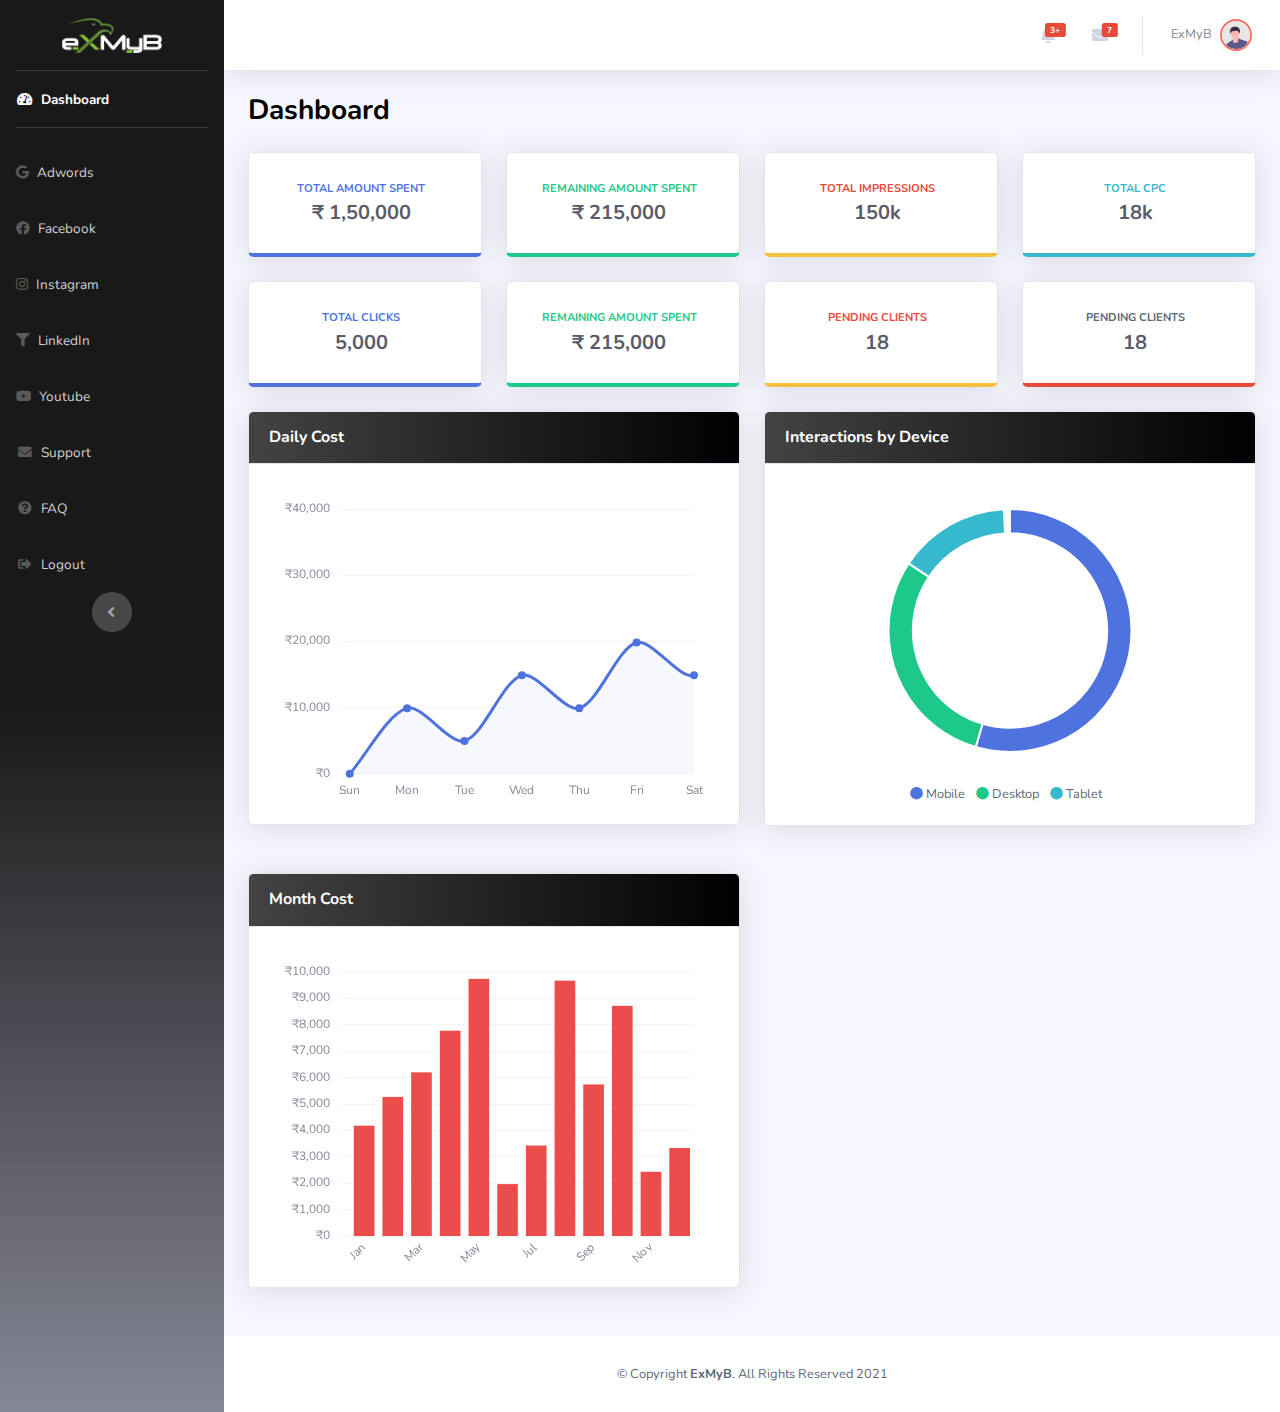
==== index.html @ ab2422b2 "client dashboard first page added" ====
<!DOCTYPE html>
<html lang="en">

<head>

    <meta charset="utf-8">
    <meta http-equiv="X-UA-Compatible" content="IE=edge">
    <meta name="viewport" content="width=device-width, initial-scale=1, shrink-to-fit=no">
    <meta name="description" content="">
    <meta name="author" content="">

    <title>Dashboard | Exmyb</title>
      <!-- Favicons -->
    <link href="img/logo/favicon.png" rel="icon">
    <link href="img/logo/apple-touch-icon.png" rel="apple-touch-icon">

    <!-- Custom fonts -->
    <link href="vendor/fontawesome-free/css/all.min.css" rel="stylesheet" type="text/css">
    <link  href="https://fonts.googleapis.com/css?family=Nunito:200,200i,300,300i,400,400i,600,600i,700,700i,800,800i,900,900i"
        rel="stylesheet">

    <!-- Custom styles-->
    <link href="css/style.css" rel="stylesheet">
    

</head>

<body id="page-top">

    <!-- Page Wrapper -->
    <div id="wrapper">

        <!-- Sidebar -->
        <ul class="navbar-nav bg-gradient-exmyb sidebar sidebar-dark accordion" id="accordionSidebar">

            <!-- Sidebar - Brand -->
            <a class="sidebar-brand d-flex align-items-center justify-content-center" href="index.html">
                <div class="sidebar-brand-icon ">
                    <img class="brand-img" src="img/logo/exmyb_logo_white.png">
                </div>
            </a>

            <!-- Divider -->
            <hr class="sidebar-divider my-0">

            <!-- Nav Item - Dashboard -->
            <li class="nav-item active">
                <a class="nav-link" href="#">
                    <i class="fas fa-fw fa-tachometer-alt"></i>
                    <span>Dashboard</span></a>
            </li>

            <!-- Divider -->
            <hr class="sidebar-divider">

            <!-- Nav Item - Client -->
            <li class="nav-item">
                <a class="nav-link" href="#">
                    <i class="fab fa-google"></i>
                    <span>Adwords</span></a>
            </li>

            <!-- Nav Item - Leads -->
            <li class="nav-item">
                <a class="nav-link" href="#">
                    <i class="fab fa-facebook"></i>
                    <span>Facebook</span></a>
            </li>

            <!-- Nav Item - Leads -->
            <li class="nav-item">
                <a class="nav-link" href="#">
                    <i class="fab fa-instagram"></i>
                    <span>Instagram</span></a>
            </li>

            <!-- Nav Item - Leads -->
            <li class="nav-item">
                <a class="nav-link" href="#">
                    <i class="fas fa-filter"></i>
                    <span>LinkedIn</span></a>
            </li>

            <!-- Nav Item - Leads -->
            <li class="nav-item">
                <a class="nav-link" href="#">
                    <i class="fab fa-youtube"></i>
                    <span>Youtube</span></a>
            </li>

            <!-- Nav Item - Support -->
            <li class="nav-item">
                <a class="nav-link" href="#">
                    <i class="fas fa-fw fa-envelope"></i>
                    <span>Support</span></a>
            </li>

            <!-- Nav Item - Support -->
            <li class="nav-item">
                <a class="nav-link" href="faq.html">
                    <i class="fas fa-fw fa-question-circle"></i>
                    <span>FAQ</span></a>
            </li>

            <!-- Nav Item - Logout -->
            <li class="nav-item">
                <a class="nav-link" href="#">
                    <i class="fas fa-fw fa-sign-out-alt"></i>
                    <span>Logout</span></a>
            </li>

            <!-- Sidebar Toggler (Sidebar) -->
            <div class="text-center d-none d-md-inline">
                <button class="rounded-circle border-0" id="sidebarToggle"></button>
            </div>

            

        </ul>
        <!-- End of Sidebar -->

        <!-- Content Wrapper -->
        <div id="content-wrapper" class="d-flex flex-column">

            <!-- Main Content -->
            <div id="content">

                <!-- Topbar -->
                <nav class="navbar navbar-expand navbar-light bg-white topbar mb-4 static-top shadow">
                    
                    <button id="sidebarToggleTop" class="btn btn-link d-md-none rounded-circle mr-3">
                        <i class="fa fa-bars"></i>
                    </button>

                    <!-- Topbar Navbar -->
                    <ul class="navbar-nav ml-auto">
                        <!-- Nav Item - Alerts -->
                        <li class="nav-item dropdown no-arrow mx-1">
                            <a class="nav-link dropdown-toggle" href="#" id="alertsDropdown" role="button"
                                data-toggle="dropdown" aria-haspopup="true" aria-expanded="false">
                                <i class="fas fa-bell fa-fw"></i>
                                <!-- Counter - Alerts -->
                                <span class="badge badge-danger badge-counter">3+</span>
                            </a>
                            <!-- Dropdown - Alerts -->
                            <div class="dropdown-list dropdown-menu dropdown-menu-right shadow animated--grow-in"
                                aria-labelledby="alertsDropdown">
                                <h6 class="dropdown-header">
                                    Alerts Center
                                </h6>
                                <a class="dropdown-item d-flex align-items-center" href="#">
                                    <div class="mr-3">
                                        <div class="icon-circle bg-primary">
                                            <i class="fas fa-file-alt text-white"></i>
                                        </div>
                                    </div>
                                    <div>
                                        <div class="small text-gray-500">December 12, 2019</div>
                                        <span class="font-weight-bold">A new monthly report is ready to download!</span>
                                    </div>
                                </a>
                                <a class="dropdown-item d-flex align-items-center" href="#">
                                    <div class="mr-3">
                                        <div class="icon-circle bg-success">
                                            <i class="fas fa-donate text-white"></i>
                                        </div>
                                    </div>
                                    <div>
                                        <div class="small text-gray-500">December 7, 2019</div>
                                        $290.29 has been deposited into your account!
                                    </div>
                                </a>
                                <a class="dropdown-item d-flex align-items-center" href="#">
                                    <div class="mr-3">
                                        <div class="icon-circle bg-warning">
                                            <i class="fas fa-exclamation-triangle text-white"></i>
                                        </div>
                                    </div>
                                    <div>
                                        <div class="small text-gray-500">December 2, 2019</div>
                                        Spending Alert: We've noticed unusually high spending for your account.
                                    </div>
                                </a>
                                <a class="dropdown-item text-center small text-gray-500" href="#">Show All Alerts</a>
                            </div>
                        </li>

                        <!-- Nav Item - Messages -->
                        <li class="nav-item dropdown no-arrow mx-1">
                            <a class="nav-link dropdown-toggle" href="#" id="messagesDropdown" role="button"
                                data-toggle="dropdown" aria-haspopup="true" aria-expanded="false">
                                <i class="fas fa-envelope fa-fw"></i>
                                <!-- Counter - Messages -->
                                <span class="badge badge-danger badge-counter">7</span>
                            </a>
                            <!-- Dropdown - Messages -->
                            <div class="dropdown-list dropdown-menu dropdown-menu-right shadow animated--grow-in"
                                aria-labelledby="messagesDropdown">
                                <h6 class="dropdown-header">
                                    Message Center
                                </h6>
                                <a class="dropdown-item d-flex align-items-center" href="#">
                                    <div class="dropdown-list-image mr-3">
                                        <img class="rounded-circle" src="img/undraw_profile_1.svg"
                                            alt="">
                                        <div class="status-indicator bg-success"></div>
                                    </div>
                                    <div class="font-weight-bold">
                                        <div class="text-truncate">Hi there! I am wondering if you can help me with a
                                            problem I've been having.</div>
                                        <div class="small text-gray-500">Emily Fowler · 58m</div>
                                    </div>
                                </a>
                                <a class="dropdown-item d-flex align-items-center" href="#">
                                    <div class="dropdown-list-image mr-3">
                                        <img class="rounded-circle" src="img/undraw_profile_2.svg"
                                            alt="">
                                        <div class="status-indicator"></div>
                                    </div>
                                    <div>
                                        <div class="text-truncate">I have the photos that you ordered last month, how
                                            would you like them sent to you?</div>
                                        <div class="small text-gray-500">Jae Chun · 1d</div>
                                    </div>
                                </a>
                                <a class="dropdown-item d-flex align-items-center" href="#">
                                    <div class="dropdown-list-image mr-3">
                                        <img class="rounded-circle" src="img/undraw_profile_3.svg"
                                            alt="">
                                        <div class="status-indicator bg-warning"></div>
                                    </div>
                                    <div>
                                        <div class="text-truncate">Last month's report looks great, I am very happy with
                                            the progress so far, keep up the good work!</div>
                                        <div class="small text-gray-500">Morgan Alvarez · 2d</div>
                                    </div>
                                </a>
                                <a class="dropdown-item d-flex align-items-center" href="#">
                                    <div class="dropdown-list-image mr-3">
                                        <img class="rounded-circle" src="https://source.unsplash.com/Mv9hjnEUHR4/60x60"
                                            alt="">
                                        <div class="status-indicator bg-success"></div>
                                    </div>
                                    <div>
                                        <div class="text-truncate">Am I a good boy? The reason I ask is because someone
                                            told me that people say this to all dogs, even if they aren't good...</div>
                                        <div class="small text-gray-500">Chicken the Dog · 2w</div>
                                    </div>
                                </a>
                                <a class="dropdown-item text-center small text-gray-500" href="#">Read More Messages</a>
                            </div>
                        </li>

                        <div class="topbar-divider d-none d-sm-block"></div>

                        <!-- Nav Item - User Information -->
                        <li class="nav-item dropdown no-arrow">
                            <a class="nav-link dropdown-toggle" href="#" id="userDropdown" role="button"
                                data-toggle="dropdown" aria-haspopup="true" aria-expanded="false">
                                <span class="mr-2 d-none d-lg-inline text-gray-600 small">ExMyB</span>
                                <img class="img-profile rounded-circle"
                                    src="img/undraw_profile.svg">
                            </a>
                            <!-- Dropdown - User Information -->
                            <div class="dropdown-menu dropdown-menu-right shadow animated--grow-in"
                                aria-labelledby="userDropdown">
                                <a class="dropdown-item" href="edit.html">
                                    <i class="fas fa-user fa-sm fa-fw mr-2 text-gray-400"></i>
                                    Profile
                                </a>
                                <a class="dropdown-item" href="edit-security.html">
                                    <i class="fas fa-cogs fa-sm fa-fw mr-2 text-gray-400"></i>
                                    Settings
                                </a>
                                <!-- <a class="dropdown-item" href="#">
                                    <i class="fas fa-list fa-sm fa-fw mr-2 text-gray-400"></i>
                                    Activity Log
                                </a> -->
                                <div class="dropdown-divider"></div>
                                <a class="dropdown-item" href="#" data-toggle="modal" data-target="#logoutModal">
                                    <i class="fas fa-sign-out-alt fa-sm fa-fw mr-2 text-gray-400"></i>
                                    Logout
                                </a>
                            </div>
                        </li>

                    </ul>

                </nav>
                <!-- End of Topbar -->

                <!-- Begin Page Content -->
                <div class="container-fluid">

                    <!-- Page Heading -->
                    <div class="d-sm-flex align-items-center justify-content-between mb-4">
                        <h1 class="h3 mb-0 exmyb-text-black font-weight-bold">Dashboard</h1>
                        
                    </div>
                    

                    <!-- 2 Content Row -->
                    <div class="row">

                        <!-- Profile Card Example -->
                        <div class="col-xl-3 col-md-6 mb-4">
                            <div class="card border-bottom-primary shadow h-100 py-2">
                                <div class="card-body">
                                    <div class="row no-gutters align-items-center">
                                        <div class="col mr-2 text-center">
                                            <div class="text-xs font-weight-bold text-primary text-uppercase mb-1">
                                                Total Amount Spent</div>
                                            <div class="h5 mb-0 font-weight-bold text-gray-800">₹ 1,50,000</div>
                                        </div>
                                    </div>
                                </div>
                            </div>
                        </div>

                        <!-- Earnings (Annual) Card Example -->
                        <div class="col-xl-3 col-md-6 mb-4">
                            <div class="card border-bottom-success shadow h-100 py-2">
                                <div class="card-body">
                                    <div class="row no-gutters align-items-center">
                                        <div class="col mr-2 text-center">
                                            <div class="text-xs font-weight-bold text-success text-uppercase mb-1">
                                                Remaining Amount Spent</div>
                                            <div class="h5 mb-0 font-weight-bold text-gray-800">₹ 215,000</div>
                                        </div>
                                    </div>
                                </div>
                            </div>
                        </div>

                        <!-- Lead Card Example -->
                        <div class="col-xl-3 col-md-6 mb-4">
                            <div class="card border-bottom-warning shadow h-100 py-2">
                                <div class="card-body">
                                    <div class="row no-gutters align-items-center">
                                        <div class="col mr-2 text-center">
                                            <div class="text-xs font-weight-bold text-danger text-uppercase mb-1">
                                                Total Impressions</div>
                                            <div class="h5 mb-0 font-weight-bold text-gray-800">150k</div>
                                        </div>
                                    </div>
                                </div>
                            </div>
                        </div>

                        <!-- Pending Requests Card Example -->
                        <div class="col-xl-3 col-md-6 mb-4">
                            <div class="card border-bottom-info shadow h-100 py-2">
                                <div class="card-body">
                                    <div class="row no-gutters align-items-center">
                                        <div class="col mr-2 text-center">
                                            <div class="text-xs font-weight-bold text-info text-uppercase mb-1">
                                                Total CPC</div>
                                            <div class="h5 mb-0 font-weight-bold text-gray-800">18k</div>
                                        </div>
                                    </div>
                                </div>
                            </div>
                        </div>

                        <!-- Profile Card Example -->
                        <div class="col-xl-3 col-md-6 mb-4">
                            <div class="card border-bottom-primary shadow h-100 py-2">
                                <div class="card-body">
                                    <div class="row no-gutters align-items-center">
                                        <div class="col mr-2 text-center">
                                            <div class="text-xs font-weight-bold text-primary text-uppercase mb-1">
                                                Total Clicks</div>
                                            <div class="h5 mb-0 font-weight-bold text-gray-800">5,000</div>
                                        </div>
                                    </div>
                                </div>
                            </div>
                        </div>

                        <!-- Earnings (Annual) Card Example -->
                        <div class="col-xl-3 col-md-6 mb-4">
                            <div class="card border-bottom-success shadow h-100 py-2">
                                <div class="card-body">
                                    <div class="row no-gutters align-items-center">
                                        <div class="col mr-2 text-center">
                                            <div class="text-xs font-weight-bold text-success text-uppercase mb-1">
                                                Remaining Amount Spent</div>
                                            <div class="h5 mb-0 font-weight-bold text-gray-800">₹ 215,000</div>
                                        </div>
                                    </div>
                                </div>
                            </div>
                        </div>

                        <!-- Lead Card Example -->
                        <div class="col-xl-3 col-md-6 mb-4">
                            <div class="card border-bottom-warning shadow h-100 py-2">
                                <div class="card-body">
                                    <div class="row no-gutters align-items-center">
                                        <div class="col mr-2 text-center">
                                            <div class="text-xs font-weight-bold text-danger text-uppercase mb-1">
                                                Pending Clients</div>
                                            <div class="h5 mb-0 font-weight-bold text-gray-800">18</div>
                                        </div>
                                    </div>
                                </div>
                            </div>
                        </div>

                        <!-- Pending Requests Card Example -->
                        <div class="col-xl-3 col-md-6 mb-4">
                            <div class="card border-bottom-danger shadow h-100 py-2">
                                <div class="card-body">
                                    <div class="row no-gutters align-items-center">
                                        <div class="col mr-2 text-center">
                                            <div class="text-xs font-weight-bold text-black text-uppercase mb-1">
                                                Pending Clients</div>
                                            <div class="h5 mb-0 font-weight-bold text-gray-800">18</div>
                                        </div>
                                    </div>
                                </div>
                            </div>
                        </div>

                    </div>



                    <!-- Content Row -->

                    <div class="row">

                        <!-- Content Column -->
                        <!-- Card 1 -->
                        <div class="col-lg-6 mb-4">

                            <!--  Card Example -->
                            <div class="card shadow mb-4">
                                <div class="card-header py-3">
                                    <h6 class="m-0 font-weight-bold text-white">Daily Cost</h6>
                                </div>
                                <div class="card-body">
                                    <div class="chart-area"><div class="chartjs-size-monitor"><div class="chartjs-size-monitor-expand"><div class=""></div></div><div class="chartjs-size-monitor-shrink"><div class=""></div></div></div>
                                    <canvas id="myAreaChart" style="display: block; width: 699px; height: 320px;" width="699" height="320" class="chartjs-render-monitor"></canvas>
                                </div>
                                </div>
                            </div>

                        </div>
                        <!-- Card 2 -->
                        <div class="col-lg-6">
                            <div class="card shadow mb-4">
                                <!-- Card Header - Dropdown -->
                                <div class="card-header py-3 d-flex flex-row align-items-center justify-content-between">
                                    <h6 class="m-0 font-weight-bold text-white">Interactions by Device</h6>
                                </div>
                                <!-- Card Body -->
                                <div class="card-body">
                                    <div class="chart-pie pt-4 pb-2"><div class="chartjs-size-monitor"><div class="chartjs-size-monitor-expand"><div class=""></div></div><div class="chartjs-size-monitor-shrink"><div class=""></div></div></div>
                                        <canvas id="myPieChart" width="316" height="245" class="chartjs-render-monitor" style="display: block; width: 316px; height: 245px;"></canvas>
                                    </div>
                                    <div class="mt-4 text-center small">
                                        <span class="mr-2">
                                            <i class="fas fa-circle text-primary"></i> Mobile
                                        </span>
                                        <span class="mr-2">
                                            <i class="fas fa-circle text-success"></i> Desktop
                                        </span>
                                        <span class="mr-2">
                                            <i class="fas fa-circle text-info"></i> Tablet
                                        </span>
                                    </div>
                                </div>
                            </div>
                        </div>
                    </div>

                    <!-- Content Row -->
                    <div class="row">

                        <!-- Content Column -->
                        <!-- Card 1 -->
                        <div class="col-lg-6 mb-4">

                            <!--  Card Example -->
                            <div class="card shadow mb-4">
                                <div class="card-header py-3">
                                    <h6 class="m-0 font-weight-bold text-white">Month Cost</h6>
                                </div>
                                <div class="card-body">
                                    <div class="chart-bar"><div class="chartjs-size-monitor"><div class="chartjs-size-monitor-expand"><div class=""></div></div><div class="chartjs-size-monitor-shrink"><div class=""></div></div></div>
                                        <canvas id="myBarChart" width="699" height="320" class="chartjs-render-monitor" style="display: block; width: 699px; height: 320px;"></canvas>
                                    </div>
                                </div>
                            </div>

                        </div>
                        <!-- Card 2 -->
                        
                    </div>

                </div>
                <!-- /.container-fluid -->

            </div>
            <!-- End of Main Content -->

            <!-- Footer -->
            <footer class="sticky-footer bg-white">
                <div class="container my-auto">
                    <div class="copyright text-center my-auto">
                        <span>&copy; Copyright <b>ExMyB</b>.  All Rights Reserved 2021</span>
                    </div>
                </div>
            </footer>
            <!-- End of Footer -->

        </div>
        <!-- End of Content Wrapper -->

    </div>
    <!-- End of Page Wrapper -->

    <!-- Scroll to Top Button-->
    <a class="scroll-to-top rounded" href="#page-top">
        <i class="fas fa-angle-up"></i>
    </a>

    <!-- Logout Modal-->
    <div class="modal fade" id="logoutModal" tabindex="-1" role="dialog" aria-labelledby="exampleModalLabel"
        aria-hidden="true">
        <div class="modal-dialog" role="document">
            <div class="modal-content">
                <div class="modal-header">
                    <h5 class="modal-title" id="exampleModalLabel">Ready to Leave?</h5>
                    <button class="close" type="button" data-dismiss="modal" aria-label="Close">
                        <span aria-hidden="true">×</span>
                    </button>
                </div>
                <div class="modal-body">Select "Logout" below if you are ready to end your current session.</div>
                <div class="modal-footer">
                    <button class="btn btn-secondary" type="button" data-dismiss="modal">Cancel</button>
                    <a class="btn btn-primary" href="login.html">Logout</a>
                </div>
            </div>
        </div>
    </div>

    <!-- Bootstrap core JavaScript-->
    <script src="vendor/jquery/jquery.min.js"></script>
    <script src="vendor/bootstrap/js/bootstrap.bundle.min.js"></script>

    <!-- Core plugin JavaScript-->
    <script src="vendor/jquery-easing/jquery.easing.min.js"></script>

    <!-- Page level plugins -->
    <script src="vendor/chart.js/Chart.min.js"></script>

    <!-- Page level custom scripts -->
    <script src="js/demo/chart-area-demo.js"></script>
    <script src="js/demo/chart-pie-demo.js"></script>
    <script src="js/demo/chart-bar-demo.js"></script>

    <!-- Custom scripts for all pages-->
    <script src="js/main.js"></script>
</body>

</html>
---- css/style.css ----
:root {
  --blue: #4e73df;
  --indigo: #6610f2;
  --purple: #6f42c1;
  --pink: #e83e8c;
  --red: #e74a3b;
  --orange: #fd7e14;
  --yellow: #f6c23e;
  --green: #1cc88a;
  --teal: #20c9a6;
  --cyan: #36b9cc;
  --white: #fff;
  --gray: #858796;
  --gray-dark: #5a5c69;
  --primary: #4e73df;
  --secondary: #858796;
  --success: #1cc88a;
  --info: #36b9cc;
  --warning: #f6c23e;
  --danger: #e74a3b;
  --light: #f8f9fc;
  --dark: #5a5c69;
  --breakpoint-xs: 0;
  --breakpoint-sm: 576px;
  --breakpoint-md: 768px;
  --breakpoint-lg: 992px;
  --breakpoint-xl: 1200px;
  --font-family-sans-serif: "Nunito", -apple-system, BlinkMacSystemFont, "Segoe UI", Roboto, "Helvetica Neue", Arial, sans-serif, "Apple Color Emoji", "Segoe UI Emoji", "Segoe UI Symbol", "Noto Color Emoji";
  --font-family-monospace: SFMono-Regular, Menlo, Monaco, Consolas, "Liberation Mono", "Courier New", monospace;
}

*,
*::before,
*::after {
  box-sizing: border-box;
}

html {
  font-family: sans-serif;
  line-height: 1.15;
  -webkit-text-size-adjust: 100%;
  -webkit-tap-highlight-color: rgba(0, 0, 0, 0);
}

article, aside, figcaption, figure, footer, header, hgroup, main, nav, section {
  display: block;
}

body {
  margin: 0;
  font-family: "Nunito", -apple-system, BlinkMacSystemFont, "Segoe UI", Roboto, "Helvetica Neue", Arial, sans-serif, "Apple Color Emoji", "Segoe UI Emoji", "Segoe UI Symbol", "Noto Color Emoji";
  font-size: 1rem;
  font-weight: 400;
  line-height: 1.5;
  color: #5d6778;
  text-align: left;
  background-color: #fff;
}

[tabindex="-1"]:focus:not(:focus-visible) {
  outline: 0 !important;
}

hr {
  box-sizing: content-box;
  height: 0;
  overflow: visible;
}

h1, h2, h3, h4, h5, h6 {
  margin-top: 0;
  margin-bottom: 0.5rem;
}

p {
  margin-top: 0;
  margin-bottom: 1rem;
}

abbr[title],
abbr[data-original-title] {
  text-decoration: underline;
  -webkit-text-decoration: underline dotted;
  text-decoration: underline dotted;
  cursor: help;
  border-bottom: 0;
  -webkit-text-decoration-skip-ink: none;
  text-decoration-skip-ink: none;
}

address {
  margin-bottom: 1rem;
  font-style: normal;
  line-height: inherit;
}

ol,
ul,
dl {
  margin-top: 0;
  margin-bottom: 1rem;
}

ol ol,
ul ul,
ol ul,
ul ol {
  margin-bottom: 0;
}

dt {
  font-weight: 700;
}

dd {
  margin-bottom: .5rem;
  margin-left: 0;
}

blockquote {
  margin: 0 0 1rem;
}

b,
strong {
  font-weight: bolder;
}

small {
  font-size: 80%;
}

sub,
sup {
  position: relative;
  font-size: 75%;
  line-height: 0;
  vertical-align: baseline;
}

sub {
  bottom: -.25em;
}

sup {
  top: -.5em;
}

a {
  color: #4e73df;
  text-decoration: none;
  background-color: transparent;
}

a:hover {
  color: #224abe;
  text-decoration: underline;
}

a:not([href]):not([class]) {
  color: inherit;
  text-decoration: none;
}

a:not([href]):not([class]):hover {
  color: inherit;
  text-decoration: none;
}

pre,
code,
kbd,
samp {
  font-family: SFMono-Regular, Menlo, Monaco, Consolas, "Liberation Mono", "Courier New", monospace;
  font-size: 1em;
}

pre {
  margin-top: 0;
  margin-bottom: 1rem;
  overflow: auto;
  -ms-overflow-style: scrollbar;
}

figure {
  margin: 0 0 1rem;
}

img {
  vertical-align: middle;
  border-style: none;
}

svg {
  overflow: hidden;
  vertical-align: middle;
}

table {
  border-collapse: collapse;
}

caption {
  padding-top: 0.75rem;
  padding-bottom: 0.75rem;
  color: #858796;
  text-align: left;
  caption-side: bottom;
}

th {
  text-align: inherit;
  text-align: -webkit-match-parent;
}

label {
  display: inline-block;
  margin-bottom: 0.5rem;
}

button {
  border-radius: 0;
}

button:focus {
  outline: 1px dotted;
  outline: 5px auto -webkit-focus-ring-color;
}

input,
button,
select,
optgroup,
textarea {
  margin: 0;
  font-family: inherit;
  font-size: inherit;
  line-height: inherit;
}

button,
input {
  overflow: visible;
}

button,
select {
  text-transform: none;
}

[role="button"] {
  cursor: pointer;
}

select {
  word-wrap: normal;
}

button,
[type="button"],
[type="reset"],
[type="submit"] {
  -webkit-appearance: button;
}

button:not(:disabled),
[type="button"]:not(:disabled),
[type="reset"]:not(:disabled),
[type="submit"]:not(:disabled) {
  cursor: pointer;
}

button::-moz-focus-inner,
[type="button"]::-moz-focus-inner,
[type="reset"]::-moz-focus-inner,
[type="submit"]::-moz-focus-inner {
  padding: 0;
  border-style: none;
}

input[type="radio"],
input[type="checkbox"] {
  box-sizing: border-box;
  padding: 0;
}

textarea {
  overflow: auto;
  resize: vertical;
}

fieldset {
  min-width: 0;
  padding: 0;
  margin: 0;
  border: 0;
}

legend {
  display: block;
  width: 100%;
  max-width: 100%;
  padding: 0;
  margin-bottom: .5rem;
  font-size: 1.5rem;
  line-height: inherit;
  color: inherit;
  white-space: normal;
}

progress {
  vertical-align: baseline;
}

[type="number"]::-webkit-inner-spin-button,
[type="number"]::-webkit-outer-spin-button {
  height: auto;
}

[type="search"] {
  outline-offset: -2px;
  -webkit-appearance: none;
}

[type="search"]::-webkit-search-decoration {
  -webkit-appearance: none;
}

::-webkit-file-upload-button {
  font: inherit;
  -webkit-appearance: button;
}

output {
  display: inline-block;
}

summary {
  display: list-item;
  cursor: pointer;
}

template {
  display: none;
}

[hidden] {
  display: none !important;
}

h1, h2, h3, h4, h5, h6,
.h1, .h2, .h3, .h4, .h5, .h6 {
  margin-bottom: 0.5rem;
  font-weight: 400;
  line-height: 1.2;
}

h1, .h1 {
  font-size: 2.5rem;
}

h2, .h2 {
  font-size: 2rem;
}

h3, .h3 {
  font-size: 1.75rem;
}

h4, .h4 {
  font-size: 1.5rem;
}

h5, .h5 {
  font-size: 1.25rem;
}

h6, .h6 {
  font-size: 1rem;
}

.lead {
  font-size: 1.25rem;
  font-weight: 300;
}

.display-1 {
  font-size: 6rem;
  font-weight: 300;
  line-height: 1.2;
}

.display-2 {
  font-size: 5.5rem;
  font-weight: 300;
  line-height: 1.2;
}

.display-3 {
  font-size: 4.5rem;
  font-weight: 300;
  line-height: 1.2;
}

.display-4 {
  font-size: 3.5rem;
  font-weight: 300;
  line-height: 1.2;
}

hr {
  margin-top: 1rem;
  margin-bottom: 1rem;
  border: 0;
  border-top: 1px solid rgba(0, 0, 0, 0.1);
}

small,
.small {
  font-size: 80%;
  font-weight: 400;
}

mark,
.mark {
  padding: 0.2em;
  background-color: #fcf8e3;
}

.list-unstyled {
  padding-left: 0;
  list-style: none;
}

.list-inline {
  padding-left: 0;
  list-style: none;
}

.list-inline-item {
  display: inline-block;
}

.list-inline-item:not(:last-child) {
  margin-right: 0.5rem;
}

.initialism {
  font-size: 90%;
  text-transform: uppercase;
}

.blockquote {
  margin-bottom: 1rem;
  font-size: 1.25rem;
}

.blockquote-footer {
  display: block;
  font-size: 80%;
  color: #858796;
}

.blockquote-footer::before {
  content: "\2014\00A0";
}

.img-fluid {
  max-width: 100%;
  height: auto;
}

.img-thumbnail {
  padding: 0.25rem;
  background-color: #fff;
  border: 1px solid #dddfeb;
  border-radius: 0.35rem;
  max-width: 100%;
  height: auto;
}

.figure {
  display: inline-block;
}

.figure-img {
  margin-bottom: 0.5rem;
  line-height: 1;
}

.figure-caption {
  font-size: 90%;
  color: #858796;
}

code {
  font-size: 87.5%;
  color: #e83e8c;
  word-wrap: break-word;
}

a > code {
  color: inherit;
}

kbd {
  padding: 0.2rem 0.4rem;
  font-size: 87.5%;
  color: #fff;
  background-color: #3a3b45;
  border-radius: 0.2rem;
}

kbd kbd {
  padding: 0;
  font-size: 100%;
  font-weight: 700;
}

pre {
  display: block;
  font-size: 87.5%;
  color: #3a3b45;
}

pre code {
  font-size: inherit;
  color: inherit;
  word-break: normal;
}

.pre-scrollable {
  max-height: 340px;
  overflow-y: scroll;
}

.container,
.container-fluid,
.container-sm,
.container-md,
.container-lg,
.container-xl {
  width: 100%;
  padding-right: 0.75rem;
  padding-left: 0.75rem;
  margin-right: auto;
  margin-left: auto;
}

@media (min-width: 576px) {
  .container, .container-sm {
    max-width: 540px;
  }
}

@media (min-width: 768px) {
  .container, .container-sm, .container-md {
    max-width: 720px;
  }
}

@media (min-width: 992px) {
  .container, .container-sm, .container-md, .container-lg {
    max-width: 960px;
  }
}

@media (min-width: 1200px) {
  .container, .container-sm, .container-md, .container-lg, .container-xl {
    max-width: 1140px;
  }
}

.row {
  display: flex;
  flex-wrap: wrap;
  margin-right: -0.75rem;
  margin-left: -0.75rem;
}

.no-gutters {
  margin-right: 0;
  margin-left: 0;
}

.no-gutters > .col,
.no-gutters > [class*="col-"] {
  padding-right: 0;
  padding-left: 0;
}

.col-1, .col-2, .col-3, .col-4, .col-5, .col-6, .col-7, .col-8, .col-9, .col-10, .col-11, .col-12, .col,
.col-auto, .col-sm-1, .col-sm-2, .col-sm-3, .col-sm-4, .col-sm-5, .col-sm-6, .col-sm-7, .col-sm-8, .col-sm-9, .col-sm-10, .col-sm-11, .col-sm-12, .col-sm,
.col-sm-auto, .col-md-1, .col-md-2, .col-md-3, .col-md-4, .col-md-5, .col-md-6, .col-md-7, .col-md-8, .col-md-9, .col-md-10, .col-md-11, .col-md-12, .col-md,
.col-md-auto, .col-lg-1, .col-lg-2, .col-lg-3, .col-lg-4, .col-lg-5, .col-lg-6, .col-lg-7, .col-lg-8, .col-lg-9, .col-lg-10, .col-lg-11, .col-lg-12, .col-lg,
.col-lg-auto, .col-xl-1, .col-xl-2, .col-xl-3, .col-xl-4, .col-xl-5, .col-xl-6, .col-xl-7, .col-xl-8, .col-xl-9, .col-xl-10, .col-xl-11, .col-xl-12, .col-xl,
.col-xl-auto {
  position: relative;
  width: 100%;
  padding-right: 0.75rem;
  padding-left: 0.75rem;
}

.col {
  flex-basis: 0;
  flex-grow: 1;
  max-width: 100%;
}

.row-cols-1 > * {
  flex: 0 0 100%;
  max-width: 100%;
}

.row-cols-2 > * {
  flex: 0 0 50%;
  max-width: 50%;
}

.row-cols-3 > * {
  flex: 0 0 33.33333%;
  max-width: 33.33333%;
}

.row-cols-4 > * {
  flex: 0 0 25%;
  max-width: 25%;
}

.row-cols-5 > * {
  flex: 0 0 20%;
  max-width: 20%;
}

.row-cols-6 > * {
  flex: 0 0 16.66667%;
  max-width: 16.66667%;
}

.col-auto {
  flex: 0 0 auto;
  width: auto;
  max-width: 100%;
}

.col-1 {
  flex: 0 0 8.33333%;
  max-width: 8.33333%;
}

.col-2 {
  flex: 0 0 16.66667%;
  max-width: 16.66667%;
}

.col-3 {
  flex: 0 0 25%;
  max-width: 25%;
}

.col-4 {
  flex: 0 0 33.33333%;
  max-width: 33.33333%;
}

.col-5 {
  flex: 0 0 41.66667%;
  max-width: 41.66667%;
}

.col-6 {
  flex: 0 0 50%;
  max-width: 50%;
}

.col-7 {
  flex: 0 0 58.33333%;
  max-width: 58.33333%;
}

.col-8 {
  flex: 0 0 66.66667%;
  max-width: 66.66667%;
}

.col-9 {
  flex: 0 0 75%;
  max-width: 75%;
}

.col-10 {
  flex: 0 0 83.33333%;
  max-width: 83.33333%;
}

.col-11 {
  flex: 0 0 91.66667%;
  max-width: 91.66667%;
}

.col-12 {
  flex: 0 0 100%;
  max-width: 100%;
}

.order-first {
  order: -1;
}

.order-last {
  order: 13;
}

.order-0 {
  order: 0;
}

.order-1 {
  order: 1;
}

.order-2 {
  order: 2;
}

.order-3 {
  order: 3;
}

.order-4 {
  order: 4;
}

.order-5 {
  order: 5;
}

.order-6 {
  order: 6;
}

.order-7 {
  order: 7;
}

.order-8 {
  order: 8;
}

.order-9 {
  order: 9;
}

.order-10 {
  order: 10;
}

.order-11 {
  order: 11;
}

.order-12 {
  order: 12;
}

.offset-1 {
  margin-left: 8.33333%;
}

.offset-2 {
  margin-left: 16.66667%;
}

.offset-3 {
  margin-left: 25%;
}

.offset-4 {
  margin-left: 33.33333%;
}

.offset-5 {
  margin-left: 41.66667%;
}

.offset-6 {
  margin-left: 50%;
}

.offset-7 {
  margin-left: 58.33333%;
}

.offset-8 {
  margin-left: 66.66667%;
}

.offset-9 {
  margin-left: 75%;
}

.offset-10 {
  margin-left: 83.33333%;
}

.offset-11 {
  margin-left: 91.66667%;
}

@media (min-width: 576px) {
  .col-sm {
    flex-basis: 0;
    flex-grow: 1;
    max-width: 100%;
  }
  .row-cols-sm-1 > * {
    flex: 0 0 100%;
    max-width: 100%;
  }
  .row-cols-sm-2 > * {
    flex: 0 0 50%;
    max-width: 50%;
  }
  .row-cols-sm-3 > * {
    flex: 0 0 33.33333%;
    max-width: 33.33333%;
  }
  .row-cols-sm-4 > * {
    flex: 0 0 25%;
    max-width: 25%;
  }
  .row-cols-sm-5 > * {
    flex: 0 0 20%;
    max-width: 20%;
  }
  .row-cols-sm-6 > * {
    flex: 0 0 16.66667%;
    max-width: 16.66667%;
  }
  .col-sm-auto {
    flex: 0 0 auto;
    width: auto;
    max-width: 100%;
  }
  .col-sm-1 {
    flex: 0 0 8.33333%;
    max-width: 8.33333%;
  }
  .col-sm-2 {
    flex: 0 0 16.66667%;
    max-width: 16.66667%;
  }
  .col-sm-3 {
    flex: 0 0 25%;
    max-width: 25%;
  }
  .col-sm-4 {
    flex: 0 0 33.33333%;
    max-width: 33.33333%;
  }
  .col-sm-5 {
    flex: 0 0 41.66667%;
    max-width: 41.66667%;
  }
  .col-sm-6 {
    flex: 0 0 50%;
    max-width: 50%;
  }
  .col-sm-7 {
    flex: 0 0 58.33333%;
    max-width: 58.33333%;
  }
  .col-sm-8 {
    flex: 0 0 66.66667%;
    max-width: 66.66667%;
  }
  .col-sm-9 {
    flex: 0 0 75%;
    max-width: 75%;
  }
  .col-sm-10 {
    flex: 0 0 83.33333%;
    max-width: 83.33333%;
  }
  .col-sm-11 {
    flex: 0 0 91.66667%;
    max-width: 91.66667%;
  }
  .col-sm-12 {
    flex: 0 0 100%;
    max-width: 100%;
  }
  .order-sm-first {
    order: -1;
  }
  .order-sm-last {
    order: 13;
  }
  .order-sm-0 {
    order: 0;
  }
  .order-sm-1 {
    order: 1;
  }
  .order-sm-2 {
    order: 2;
  }
  .order-sm-3 {
    order: 3;
  }
  .order-sm-4 {
    order: 4;
  }
  .order-sm-5 {
    order: 5;
  }
  .order-sm-6 {
    order: 6;
  }
  .order-sm-7 {
    order: 7;
  }
  .order-sm-8 {
    order: 8;
  }
  .order-sm-9 {
    order: 9;
  }
  .order-sm-10 {
    order: 10;
  }
  .order-sm-11 {
    order: 11;
  }
  .order-sm-12 {
    order: 12;
  }
  .offset-sm-0 {
    margin-left: 0;
  }
  .offset-sm-1 {
    margin-left: 8.33333%;
  }
  .offset-sm-2 {
    margin-left: 16.66667%;
  }
  .offset-sm-3 {
    margin-left: 25%;
  }
  .offset-sm-4 {
    margin-left: 33.33333%;
  }
  .offset-sm-5 {
    margin-left: 41.66667%;
  }
  .offset-sm-6 {
    margin-left: 50%;
  }
  .offset-sm-7 {
    margin-left: 58.33333%;
  }
  .offset-sm-8 {
    margin-left: 66.66667%;
  }
  .offset-sm-9 {
    margin-left: 75%;
  }
  .offset-sm-10 {
    margin-left: 83.33333%;
  }
  .offset-sm-11 {
    margin-left: 91.66667%;
  }
}

@media (min-width: 768px) {
  .col-md {
    flex-basis: 0;
    flex-grow: 1;
    max-width: 100%;
  }
  .row-cols-md-1 > * {
    flex: 0 0 100%;
    max-width: 100%;
  }
  .row-cols-md-2 > * {
    flex: 0 0 50%;
    max-width: 50%;
  }
  .row-cols-md-3 > * {
    flex: 0 0 33.33333%;
    max-width: 33.33333%;
  }
  .row-cols-md-4 > * {
    flex: 0 0 25%;
    max-width: 25%;
  }
  .row-cols-md-5 > * {
    flex: 0 0 20%;
    max-width: 20%;
  }
  .row-cols-md-6 > * {
    flex: 0 0 16.66667%;
    max-width: 16.66667%;
  }
  .col-md-auto {
    flex: 0 0 auto;
    width: auto;
    max-width: 100%;
  }
  .col-md-1 {
    flex: 0 0 8.33333%;
    max-width: 8.33333%;
  }
  .col-md-2 {
    flex: 0 0 16.66667%;
    max-width: 16.66667%;
  }
  .col-md-3 {
    flex: 0 0 25%;
    max-width: 25%;
  }
  .col-md-4 {
    flex: 0 0 33.33333%;
    max-width: 33.33333%;
  }
  .col-md-5 {
    flex: 0 0 41.66667%;
    max-width: 41.66667%;
  }
  .col-md-6 {
    flex: 0 0 50%;
    max-width: 50%;
  }
  .col-md-7 {
    flex: 0 0 58.33333%;
    max-width: 58.33333%;
  }
  .col-md-8 {
    flex: 0 0 66.66667%;
    max-width: 66.66667%;
  }
  .col-md-9 {
    flex: 0 0 75%;
    max-width: 75%;
  }
  .col-md-10 {
    flex: 0 0 83.33333%;
    max-width: 83.33333%;
  }
  .col-md-11 {
    flex: 0 0 91.66667%;
    max-width: 91.66667%;
  }
  .col-md-12 {
    flex: 0 0 100%;
    max-width: 100%;
  }
  .order-md-first {
    order: -1;
  }
  .order-md-last {
    order: 13;
  }
  .order-md-0 {
    order: 0;
  }
  .order-md-1 {
    order: 1;
  }
  .order-md-2 {
    order: 2;
  }
  .order-md-3 {
    order: 3;
  }
  .order-md-4 {
    order: 4;
  }
  .order-md-5 {
    order: 5;
  }
  .order-md-6 {
    order: 6;
  }
  .order-md-7 {
    order: 7;
  }
  .order-md-8 {
    order: 8;
  }
  .order-md-9 {
    order: 9;
  }
  .order-md-10 {
    order: 10;
  }
  .order-md-11 {
    order: 11;
  }
  .order-md-12 {
    order: 12;
  }
  .offset-md-0 {
    margin-left: 0;
  }
  .offset-md-1 {
    margin-left: 8.33333%;
  }
  .offset-md-2 {
    margin-left: 16.66667%;
  }
  .offset-md-3 {
    margin-left: 25%;
  }
  .offset-md-4 {
    margin-left: 33.33333%;
  }
  .offset-md-5 {
    margin-left: 41.66667%;
  }
  .offset-md-6 {
    margin-left: 50%;
  }
  .offset-md-7 {
    margin-left: 58.33333%;
  }
  .offset-md-8 {
    margin-left: 66.66667%;
  }
  .offset-md-9 {
    margin-left: 75%;
  }
  .offset-md-10 {
    margin-left: 83.33333%;
  }
  .offset-md-11 {
    margin-left: 91.66667%;
  }
}

@media (min-width: 992px) {
  .col-lg {
    flex-basis: 0;
    flex-grow: 1;
    max-width: 100%;
  }
  .row-cols-lg-1 > * {
    flex: 0 0 100%;
    max-width: 100%;
  }
  .row-cols-lg-2 > * {
    flex: 0 0 50%;
    max-width: 50%;
  }
  .row-cols-lg-3 > * {
    flex: 0 0 33.33333%;
    max-width: 33.33333%;
  }
  .row-cols-lg-4 > * {
    flex: 0 0 25%;
    max-width: 25%;
  }
  .row-cols-lg-5 > * {
    flex: 0 0 20%;
    max-width: 20%;
  }
  .row-cols-lg-6 > * {
    flex: 0 0 16.66667%;
    max-width: 16.66667%;
  }
  .col-lg-auto {
    flex: 0 0 auto;
    width: auto;
    max-width: 100%;
  }
  .col-lg-1 {
    flex: 0 0 8.33333%;
    max-width: 8.33333%;
  }
  .col-lg-2 {
    flex: 0 0 16.66667%;
    max-width: 16.66667%;
  }
  .col-lg-3 {
    flex: 0 0 25%;
    max-width: 25%;
  }
  .col-lg-4 {
    flex: 0 0 33.33333%;
    max-width: 33.33333%;
  }
  .col-lg-5 {
    flex: 0 0 41.66667%;
    max-width: 41.66667%;
  }
  .col-lg-6 {
    flex: 0 0 50%;
    max-width: 50%;
  }
  .col-lg-7 {
    flex: 0 0 58.33333%;
    max-width: 58.33333%;
  }
  .col-lg-8 {
    flex: 0 0 66.66667%;
    max-width: 66.66667%;
  }
  .col-lg-9 {
    flex: 0 0 75%;
    max-width: 75%;
  }
  .col-lg-10 {
    flex: 0 0 83.33333%;
    max-width: 83.33333%;
  }
  .col-lg-11 {
    flex: 0 0 91.66667%;
    max-width: 91.66667%;
  }
  .col-lg-12 {
    flex: 0 0 100%;
    max-width: 100%;
  }
  .order-lg-first {
    order: -1;
  }
  .order-lg-last {
    order: 13;
  }
  .order-lg-0 {
    order: 0;
  }
  .order-lg-1 {
    order: 1;
  }
  .order-lg-2 {
    order: 2;
  }
  .order-lg-3 {
    order: 3;
  }
  .order-lg-4 {
    order: 4;
  }
  .order-lg-5 {
    order: 5;
  }
  .order-lg-6 {
    order: 6;
  }
  .order-lg-7 {
    order: 7;
  }
  .order-lg-8 {
    order: 8;
  }
  .order-lg-9 {
    order: 9;
  }
  .order-lg-10 {
    order: 10;
  }
  .order-lg-11 {
    order: 11;
  }
  .order-lg-12 {
    order: 12;
  }
  .offset-lg-0 {
    margin-left: 0;
  }
  .offset-lg-1 {
    margin-left: 8.33333%;
  }
  .offset-lg-2 {
    margin-left: 16.66667%;
  }
  .offset-lg-3 {
    margin-left: 25%;
  }
  .offset-lg-4 {
    margin-left: 33.33333%;
  }
  .offset-lg-5 {
    margin-left: 41.66667%;
  }
  .offset-lg-6 {
    margin-left: 50%;
  }
  .offset-lg-7 {
    margin-left: 58.33333%;
  }
  .offset-lg-8 {
    margin-left: 66.66667%;
  }
  .offset-lg-9 {
    margin-left: 75%;
  }
  .offset-lg-10 {
    margin-left: 83.33333%;
  }
  .offset-lg-11 {
    margin-left: 91.66667%;
  }
}

@media (min-width: 1200px) {
  .col-xl {
    flex-basis: 0;
    flex-grow: 1;
    max-width: 100%;
  }
  .row-cols-xl-1 > * {
    flex: 0 0 100%;
    max-width: 100%;
  }
  .row-cols-xl-2 > * {
    flex: 0 0 50%;
    max-width: 50%;
  }
  .row-cols-xl-3 > * {
    flex: 0 0 33.33333%;
    max-width: 33.33333%;
  }
  .row-cols-xl-4 > * {
    flex: 0 0 25%;
    max-width: 25%;
  }
  .row-cols-xl-5 > * {
    flex: 0 0 20%;
    max-width: 20%;
  }
  .row-cols-xl-6 > * {
    flex: 0 0 16.66667%;
    max-width: 16.66667%;
  }
  .col-xl-auto {
    flex: 0 0 auto;
    width: auto;
    max-width: 100%;
  }
  .col-xl-1 {
    flex: 0 0 8.33333%;
    max-width: 8.33333%;
  }
  .col-xl-2 {
    flex: 0 0 16.66667%;
    max-width: 16.66667%;
  }
  .col-xl-3 {
    flex: 0 0 25%;
    max-width: 25%;
  }
  .col-xl-4 {
    flex: 0 0 33.33333%;
    max-width: 33.33333%;
  }
  .col-xl-5 {
    flex: 0 0 41.66667%;
    max-width: 41.66667%;
  }
  .col-xl-6 {
    flex: 0 0 50%;
    max-width: 50%;
  }
  .col-xl-7 {
    flex: 0 0 58.33333%;
    max-width: 58.33333%;
  }
  .col-xl-8 {
    flex: 0 0 66.66667%;
    max-width: 66.66667%;
  }
  .col-xl-9 {
    flex: 0 0 75%;
    max-width: 75%;
  }
  .col-xl-10 {
    flex: 0 0 83.33333%;
    max-width: 83.33333%;
  }
  .col-xl-11 {
    flex: 0 0 91.66667%;
    max-width: 91.66667%;
  }
  .col-xl-12 {
    flex: 0 0 100%;
    max-width: 100%;
  }
  .order-xl-first {
    order: -1;
  }
  .order-xl-last {
    order: 13;
  }
  .order-xl-0 {
    order: 0;
  }
  .order-xl-1 {
    order: 1;
  }
  .order-xl-2 {
    order: 2;
  }
  .order-xl-3 {
    order: 3;
  }
  .order-xl-4 {
    order: 4;
  }
  .order-xl-5 {
    order: 5;
  }
  .order-xl-6 {
    order: 6;
  }
  .order-xl-7 {
    order: 7;
  }
  .order-xl-8 {
    order: 8;
  }
  .order-xl-9 {
    order: 9;
  }
  .order-xl-10 {
    order: 10;
  }
  .order-xl-11 {
    order: 11;
  }
  .order-xl-12 {
    order: 12;
  }
  .offset-xl-0 {
    margin-left: 0;
  }
  .offset-xl-1 {
    margin-left: 8.33333%;
  }
  .offset-xl-2 {
    margin-left: 16.66667%;
  }
  .offset-xl-3 {
    margin-left: 25%;
  }
  .offset-xl-4 {
    margin-left: 33.33333%;
  }
  .offset-xl-5 {
    margin-left: 41.66667%;
  }
  .offset-xl-6 {
    margin-left: 50%;
  }
  .offset-xl-7 {
    margin-left: 58.33333%;
  }
  .offset-xl-8 {
    margin-left: 66.66667%;
  }
  .offset-xl-9 {
    margin-left: 75%;
  }
  .offset-xl-10 {
    margin-left: 83.33333%;
  }
  .offset-xl-11 {
    margin-left: 91.66667%;
  }
}

.table {
  width: 100%;
  margin-bottom: 1rem;
  color: #858796;
}

.table th,
.table td {
  padding: 0.75rem;
  vertical-align: top;
  border-top: 1px solid #e3e6f0;
}

.table thead th {
  vertical-align: bottom;
  border-bottom: 2px solid #e3e6f0;
}

.table tbody + tbody {
  border-top: 2px solid #e3e6f0;
}

.table-sm th,
.table-sm td {
  padding: 0.3rem;
}

.table-bordered {
  border: 1px solid #e3e6f0;
}

.table-bordered th,
.table-bordered td {
  border: 1px solid #e3e6f0;
}

.table-bordered thead th,
.table-bordered thead td {
  border-bottom-width: 2px;
}

.table-borderless th,
.table-borderless td,
.table-borderless thead th,
.table-borderless tbody + tbody {
  border: 0;
}

.table-striped tbody tr:nth-of-type(odd) {
  background-color: rgba(0, 0, 0, 0.05);
}

.table-hover tbody tr:hover {
  color: #858796;
  background-color: rgba(0, 0, 0, 0.075);
}

.table-primary,
.table-primary > th,
.table-primary > td {
  background-color: #cdd8f6;
}

.table-primary th,
.table-primary td,
.table-primary thead th,
.table-primary tbody + tbody {
  border-color: #a3b6ee;
}

.table-hover .table-primary:hover {
  background-color: #b7c7f2;
}

.table-hover .table-primary:hover > td,
.table-hover .table-primary:hover > th {
  background-color: #b7c7f2;
}

.table-secondary,
.table-secondary > th,
.table-secondary > td {
  background-color: #dddde2;
}

.table-secondary th,
.table-secondary td,
.table-secondary thead th,
.table-secondary tbody + tbody {
  border-color: #c0c1c8;
}

.table-hover .table-secondary:hover {
  background-color: #cfcfd6;
}

.table-hover .table-secondary:hover > td,
.table-hover .table-secondary:hover > th {
  background-color: #cfcfd6;
}

.table-success,
.table-success > th,
.table-success > td {
  background-color: #bff0de;
}

.table-success th,
.table-success td,
.table-success thead th,
.table-success tbody + tbody {
  border-color: #89e2c2;
}

.table-hover .table-success:hover {
  background-color: #aaebd3;
}

.table-hover .table-success:hover > td,
.table-hover .table-success:hover > th {
  background-color: #aaebd3;
}

.table-info,
.table-info > th,
.table-info > td {
  background-color: #c7ebf1;
}

.table-info th,
.table-info td,
.table-info thead th,
.table-info tbody + tbody {
  border-color: #96dbe4;
}

.table-hover .table-info:hover {
  background-color: #b3e4ec;
}

.table-hover .table-info:hover > td,
.table-hover .table-info:hover > th {
  background-color: #b3e4ec;
}

.table-warning,
.table-warning > th,
.table-warning > td {
  background-color: #fceec9;
}

.table-warning th,
.table-warning td,
.table-warning thead th,
.table-warning tbody + tbody {
  border-color: #fadf9b;
}

.table-hover .table-warning:hover {
  background-color: #fbe6b1;
}

.table-hover .table-warning:hover > td,
.table-hover .table-warning:hover > th {
  background-color: #fbe6b1;
}

.table-danger,
.table-danger > th,
.table-danger > td {
  background-color: #f8ccc8;
}

.table-danger th,
.table-danger td,
.table-danger thead th,
.table-danger tbody + tbody {
  border-color: #f3a199;
}

.table-hover .table-danger:hover {
  background-color: #f5b7b1;
}

.table-hover .table-danger:hover > td,
.table-hover .table-danger:hover > th {
  background-color: #f5b7b1;
}

.table-light,
.table-light > th,
.table-light > td {
  background-color: #fdfdfe;
}

.table-light th,
.table-light td,
.table-light thead th,
.table-light tbody + tbody {
  border-color: #fbfcfd;
}

.table-hover .table-light:hover {
  background-color: #ececf6;
}

.table-hover .table-light:hover > td,
.table-hover .table-light:hover > th {
  background-color: #ececf6;
}

.table-dark,
.table-dark > th,
.table-dark > td {
  background-color: #d1d1d5;
}

.table-dark th,
.table-dark td,
.table-dark thead th,
.table-dark tbody + tbody {
  border-color: #a9aab1;
}

.table-hover .table-dark:hover {
  background-color: #c4c4c9;
}

.table-hover .table-dark:hover > td,
.table-hover .table-dark:hover > th {
  background-color: #c4c4c9;
}

.table-active,
.table-active > th,
.table-active > td {
  background-color: rgba(0, 0, 0, 0.075);
}

.table-hover .table-active:hover {
  background-color: rgba(0, 0, 0, 0.075);
}

.table-hover .table-active:hover > td,
.table-hover .table-active:hover > th {
  background-color: rgba(0, 0, 0, 0.075);
}

.table .thead-dark th {
  color: #fff;
  background-color: #5a5c69;
  border-color: #6c6e7e;
}

.table .thead-light th {
  color: #6e707e;
  background-color: #eaecf4;
  border-color: #e3e6f0;
}

.table-dark {
  color: #fff;
  background-color: #5a5c69;
}

.table-dark th,
.table-dark td,
.table-dark thead th {
  border-color: #6c6e7e;
}

.table-dark.table-bordered {
  border: 0;
}

.table-dark.table-striped tbody tr:nth-of-type(odd) {
  background-color: rgba(255, 255, 255, 0.05);
}

.table-dark.table-hover tbody tr:hover {
  color: #fff;
  background-color: rgba(255, 255, 255, 0.075);
}

@media (max-width: 575.98px) {
  .table-responsive-sm {
    display: block;
    width: 100%;
    overflow-x: auto;
    -webkit-overflow-scrolling: touch;
  }
  .table-responsive-sm > .table-bordered {
    border: 0;
  }
}

@media (max-width: 767.98px) {
  .table-responsive-md {
    display: block;
    width: 100%;
    overflow-x: auto;
    -webkit-overflow-scrolling: touch;
  }
  .table-responsive-md > .table-bordered {
    border: 0;
  }
}

@media (max-width: 991.98px) {
  .table-responsive-lg {
    display: block;
    width: 100%;
    overflow-x: auto;
    -webkit-overflow-scrolling: touch;
  }
  .table-responsive-lg > .table-bordered {
    border: 0;
  }
}

@media (max-width: 1199.98px) {
  .table-responsive-xl {
    display: block;
    width: 100%;
    overflow-x: auto;
    -webkit-overflow-scrolling: touch;
  }
  .table-responsive-xl > .table-bordered {
    border: 0;
  }
}

.table-responsive {
  display: block;
  width: 100%;
  overflow-x: auto;
  -webkit-overflow-scrolling: touch;
}

.table-responsive > .table-bordered {
  border: 0;
}

.form-control {
  display: block;
  width: 100%;
  height: calc(1.5em + 0.75rem + 2px);
  padding: 0.375rem 0.75rem;
  font-size: 1rem;
  font-weight: 400;
  line-height: 1.5;
  color: #6e707e;
  background-color: #fff;
  background-clip: padding-box;
  border: 1px solid #d1d3e2;
  border-radius: 0.35rem;
  transition: border-color 0.15s ease-in-out, box-shadow 0.15s ease-in-out;
}

@media (prefers-reduced-motion: reduce) {
  .form-control {
    transition: none;
  }
}

.form-control::-ms-expand {
  background-color: transparent;
  border: 0;
}

.form-control:-moz-focusring {
  color: transparent;
  text-shadow: 0 0 0 #6e707e;
}

.form-control:focus {
  color: #6e707e;
  background-color: #fff;
  border-color: #bac8f3;
  outline: 0;
  box-shadow: 0 0 0 0.2rem rgba(78, 115, 223, 0.25);
}

.form-control::-webkit-input-placeholder {
  color: #858796;
  opacity: 1;
}

.form-control::-moz-placeholder {
  color: #858796;
  opacity: 1;
}

.form-control:-ms-input-placeholder {
  color: #858796;
  opacity: 1;
}

.form-control::-ms-input-placeholder {
  color: #858796;
  opacity: 1;
}

.form-control::placeholder {
  color: #858796;
  opacity: 1;
}

.form-control[readonly] {
  background-color: #eaecf4;
  opacity: 1;
}

.form-control:disabled{
  background-color: #eaecf4;
  opacity: 0.8;
  cursor: not-allowed;
}

input[type="date"].form-control,
input[type="time"].form-control,
input[type="datetime-local"].form-control,
input[type="month"].form-control {
  -webkit-appearance: none;
  -moz-appearance: none;
  appearance: none;
}

select.form-control:focus::-ms-value {
  color: #6e707e;
  background-color: #fff;
}

.form-control-file,
.form-control-range {
  display: block;
  width: 100%;
}

.col-form-label {
  padding-top: calc(0.375rem + 1px);
  padding-bottom: calc(0.375rem + 1px);
  margin-bottom: 0;
  font-size: inherit;
  line-height: 1.5;
}

.col-form-label-lg {
  padding-top: calc(0.5rem + 1px);
  padding-bottom: calc(0.5rem + 1px);
  font-size: 1.25rem;
  line-height: 1.5;
}

.col-form-label-sm {
  padding-top: calc(0.25rem + 1px);
  padding-bottom: calc(0.25rem + 1px);
  font-size: 0.875rem;
  line-height: 1.5;
}

.form-control-plaintext {
  display: block;
  width: 100%;
  padding: 0.375rem 0;
  margin-bottom: 0;
  font-size: 1rem;
  line-height: 1.5;
  color: #858796;
  background-color: transparent;
  border: solid transparent;
  border-width: 1px 0;
}

.form-control-plaintext.form-control-sm, .form-control-plaintext.form-control-lg {
  padding-right: 0;
  padding-left: 0;
}

.form-control-sm {
  height: calc(1.5em + 0.5rem + 2px);
  padding: 0.25rem 0.5rem;
  font-size: 0.875rem;
  line-height: 1.5;
  border-radius: 0.2rem;
}

.form-control-lg {
  height: calc(1.5em + 1rem + 2px);
  padding: 0.5rem 1rem;
  font-size: 1.25rem;
  line-height: 1.5;
  border-radius: 0.3rem;
}

select.form-control[size], select.form-control[multiple] {
  height: auto;
}

textarea.form-control {
  height: auto;
}

.form-group {
  margin-bottom: 1rem;
}

.form-text {
  display: block;
  margin-top: 0.25rem;
}

.form-row {
  display: flex;
  flex-wrap: wrap;
  margin-right: -5px;
  margin-left: -5px;
}

.form-row > .col,
.form-row > [class*="col-"] {
  padding-right: 5px;
  padding-left: 5px;
}

.form-check {
  position: relative;
  display: block;
  padding-left: 1.25rem;
}

.form-check-input {
  position: absolute;
  margin-top: 0.3rem;
  margin-left: -1.25rem;
}

.form-check-input[disabled] ~ .form-check-label,
.form-check-input:disabled ~ .form-check-label {
  color: #858796;
}

.form-check-label {
  margin-bottom: 0;
}

.form-check-inline {
  display: inline-flex;
  align-items: center;
  padding-left: 0;
  margin-right: 0.75rem;
}

.form-check-inline .form-check-input {
  position: static;
  margin-top: 0;
  margin-right: 0.3125rem;
  margin-left: 0;
}

.valid-feedback {
  display: none;
  width: 100%;
  margin-top: 0.25rem;
  font-size: 80%;
  color: #1cc88a;
}

.valid-tooltip {
  position: absolute;
  top: 100%;
  left: 0;
  z-index: 5;
  display: none;
  max-width: 100%;
  padding: 0.25rem 0.5rem;
  margin-top: .1rem;
  font-size: 0.875rem;
  line-height: 1.5;
  color: #fff;
  background-color: rgba(28, 200, 138, 0.9);
  border-radius: 0.35rem;
}

.was-validated :valid ~ .valid-feedback,
.was-validated :valid ~ .valid-tooltip,
.is-valid ~ .valid-feedback,
.is-valid ~ .valid-tooltip {
  display: block;
}

.was-validated .form-control:valid, .form-control.is-valid {
  border-color: #1cc88a;
  padding-right: calc(1.5em + 0.75rem);
  background-image: url("data:image/svg+xml,%3csvg xmlns='http://www.w3.org/2000/svg' width='8' height='8' viewBox='0 0 8 8'%3e%3cpath fill='%231cc88a' d='M2.3 6.73L.6 4.53c-.4-1.04.46-1.4 1.1-.8l1.1 1.4 3.4-3.8c.6-.63 1.6-.27 1.2.7l-4 4.6c-.43.5-.8.4-1.1.1z'/%3e%3c/svg%3e");
  background-repeat: no-repeat;
  background-position: right calc(0.375em + 0.1875rem) center;
  background-size: calc(0.75em + 0.375rem) calc(0.75em + 0.375rem);
}

.was-validated .form-control:valid:focus, .form-control.is-valid:focus {
  border-color: #1cc88a;
  box-shadow: 0 0 0 0.2rem rgba(28, 200, 138, 0.25);
}

.was-validated textarea.form-control:valid, textarea.form-control.is-valid {
  padding-right: calc(1.5em + 0.75rem);
  background-position: top calc(0.375em + 0.1875rem) right calc(0.375em + 0.1875rem);
}

.was-validated .custom-select:valid, .custom-select.is-valid {
  border-color: #1cc88a;
  padding-right: calc(0.75em + 2.3125rem);
  background: url("data:image/svg+xml,%3csvg xmlns='http://www.w3.org/2000/svg' width='4' height='5' viewBox='0 0 4 5'%3e%3cpath fill='%235a5c69' d='M2 0L0 2h4zm0 5L0 3h4z'/%3e%3c/svg%3e") no-repeat right 0.75rem center/8px 10px, url("data:image/svg+xml,%3csvg xmlns='http://www.w3.org/2000/svg' width='8' height='8' viewBox='0 0 8 8'%3e%3cpath fill='%231cc88a' d='M2.3 6.73L.6 4.53c-.4-1.04.46-1.4 1.1-.8l1.1 1.4 3.4-3.8c.6-.63 1.6-.27 1.2.7l-4 4.6c-.43.5-.8.4-1.1.1z'/%3e%3c/svg%3e") #fff no-repeat center right 1.75rem/calc(0.75em + 0.375rem) calc(0.75em + 0.375rem);
}

.was-validated .custom-select:valid:focus, .custom-select.is-valid:focus {
  border-color: #1cc88a;
  box-shadow: 0 0 0 0.2rem rgba(28, 200, 138, 0.25);
}

.was-validated .form-check-input:valid ~ .form-check-label, .form-check-input.is-valid ~ .form-check-label {
  color: #1cc88a;
}

.was-validated .form-check-input:valid ~ .valid-feedback,
.was-validated .form-check-input:valid ~ .valid-tooltip, .form-check-input.is-valid ~ .valid-feedback,
.form-check-input.is-valid ~ .valid-tooltip {
  display: block;
}

.was-validated .custom-control-input:valid ~ .custom-control-label, .custom-control-input.is-valid ~ .custom-control-label {
  color: #1cc88a;
}

.was-validated .custom-control-input:valid ~ .custom-control-label::before, .custom-control-input.is-valid ~ .custom-control-label::before {
  border-color: #1cc88a;
}

.was-validated .custom-control-input:valid:checked ~ .custom-control-label::before, .custom-control-input.is-valid:checked ~ .custom-control-label::before {
  border-color: #34e3a4;
  background-color: #34e3a4;
}

.was-validated .custom-control-input:valid:focus ~ .custom-control-label::before, .custom-control-input.is-valid:focus ~ .custom-control-label::before {
  box-shadow: 0 0 0 0.2rem rgba(28, 200, 138, 0.25);
}

.was-validated .custom-control-input:valid:focus:not(:checked) ~ .custom-control-label::before, .custom-control-input.is-valid:focus:not(:checked) ~ .custom-control-label::before {
  border-color: #1cc88a;
}

.was-validated .custom-file-input:valid ~ .custom-file-label, .custom-file-input.is-valid ~ .custom-file-label {
  border-color: #1cc88a;
}

.was-validated .custom-file-input:valid:focus ~ .custom-file-label, .custom-file-input.is-valid:focus ~ .custom-file-label {
  border-color: #1cc88a;
  box-shadow: 0 0 0 0.2rem rgba(28, 200, 138, 0.25);
}

.invalid-feedback {
  display: none;
  width: 100%;
  margin-top: 0.25rem;
  font-size: 80%;
  color: #e74a3b;
}

.invalid-tooltip {
  position: absolute;
  top: 100%;
  left: 0;
  z-index: 5;
  display: none;
  max-width: 100%;
  padding: 0.25rem 0.5rem;
  margin-top: .1rem;
  font-size: 0.875rem;
  line-height: 1.5;
  color: #fff;
  background-color: rgba(231, 74, 59, 0.9);
  border-radius: 0.35rem;
}

.was-validated :invalid ~ .invalid-feedback,
.was-validated :invalid ~ .invalid-tooltip,
.is-invalid ~ .invalid-feedback,
.is-invalid ~ .invalid-tooltip {
  display: block;
}

.was-validated .form-control:invalid, .form-control.is-invalid {
  border-color: #e74a3b;
  padding-right: calc(1.5em + 0.75rem);
  background-image: url("data:image/svg+xml,%3csvg xmlns='http://www.w3.org/2000/svg' width='12' height='12' fill='none' stroke='%23e74a3b' viewBox='0 0 12 12'%3e%3ccircle cx='6' cy='6' r='4.5'/%3e%3cpath stroke-linejoin='round' d='M5.8 3.6h.4L6 6.5z'/%3e%3ccircle cx='6' cy='8.2' r='.6' fill='%23e74a3b' stroke='none'/%3e%3c/svg%3e");
  background-repeat: no-repeat;
  background-position: right calc(0.375em + 0.1875rem) center;
  background-size: calc(0.75em + 0.375rem) calc(0.75em + 0.375rem);
}

.was-validated .form-control:invalid:focus, .form-control.is-invalid:focus {
  border-color: #e74a3b;
  box-shadow: 0 0 0 0.2rem rgba(231, 74, 59, 0.25);
}

.was-validated textarea.form-control:invalid, textarea.form-control.is-invalid {
  padding-right: calc(1.5em + 0.75rem);
  background-position: top calc(0.375em + 0.1875rem) right calc(0.375em + 0.1875rem);
}

.was-validated .custom-select:invalid, .custom-select.is-invalid {
  border-color: #e74a3b;
  padding-right: calc(0.75em + 2.3125rem);
  background: url("data:image/svg+xml,%3csvg xmlns='http://www.w3.org/2000/svg' width='4' height='5' viewBox='0 0 4 5'%3e%3cpath fill='%235a5c69' d='M2 0L0 2h4zm0 5L0 3h4z'/%3e%3c/svg%3e") no-repeat right 0.75rem center/8px 10px, url("data:image/svg+xml,%3csvg xmlns='http://www.w3.org/2000/svg' width='12' height='12' fill='none' stroke='%23e74a3b' viewBox='0 0 12 12'%3e%3ccircle cx='6' cy='6' r='4.5'/%3e%3cpath stroke-linejoin='round' d='M5.8 3.6h.4L6 6.5z'/%3e%3ccircle cx='6' cy='8.2' r='.6' fill='%23e74a3b' stroke='none'/%3e%3c/svg%3e") #fff no-repeat center right 1.75rem/calc(0.75em + 0.375rem) calc(0.75em + 0.375rem);
}

.was-validated .custom-select:invalid:focus, .custom-select.is-invalid:focus {
  border-color: #e74a3b;
  box-shadow: 0 0 0 0.2rem rgba(231, 74, 59, 0.25);
}

.was-validated .form-check-input:invalid ~ .form-check-label, .form-check-input.is-invalid ~ .form-check-label {
  color: #e74a3b;
}

.was-validated .form-check-input:invalid ~ .invalid-feedback,
.was-validated .form-check-input:invalid ~ .invalid-tooltip, .form-check-input.is-invalid ~ .invalid-feedback,
.form-check-input.is-invalid ~ .invalid-tooltip {
  display: block;
}

.was-validated .custom-control-input:invalid ~ .custom-control-label, .custom-control-input.is-invalid ~ .custom-control-label {
  color: #e74a3b;
}

.was-validated .custom-control-input:invalid ~ .custom-control-label::before, .custom-control-input.is-invalid ~ .custom-control-label::before {
  border-color: #e74a3b;
}

.was-validated .custom-control-input:invalid:checked ~ .custom-control-label::before, .custom-control-input.is-invalid:checked ~ .custom-control-label::before {
  border-color: #ed7468;
  background-color: #ed7468;
}

.was-validated .custom-control-input:invalid:focus ~ .custom-control-label::before, .custom-control-input.is-invalid:focus ~ .custom-control-label::before {
  box-shadow: 0 0 0 0.2rem rgba(231, 74, 59, 0.25);
}

.was-validated .custom-control-input:invalid:focus:not(:checked) ~ .custom-control-label::before, .custom-control-input.is-invalid:focus:not(:checked) ~ .custom-control-label::before {
  border-color: #e74a3b;
}

.was-validated .custom-file-input:invalid ~ .custom-file-label, .custom-file-input.is-invalid ~ .custom-file-label {
  border-color: #e74a3b;
}

.was-validated .custom-file-input:invalid:focus ~ .custom-file-label, .custom-file-input.is-invalid:focus ~ .custom-file-label {
  border-color: #e74a3b;
  box-shadow: 0 0 0 0.2rem rgba(231, 74, 59, 0.25);
}

.form-inline {
  display: flex;
  flex-flow: row wrap;
  align-items: center;
}

.form-inline .form-check {
  width: 100%;
}

@media (min-width: 576px) {
  .form-inline label {
    display: flex;
    align-items: center;
    justify-content: center;
    margin-bottom: 0;
  }
  .form-inline .form-group {
    display: flex;
    flex: 0 0 auto;
    flex-flow: row wrap;
    align-items: center;
    margin-bottom: 0;
  }
  .form-inline .form-control {
    display: inline-block;
    width: auto;
    vertical-align: middle;
  }
  .form-inline .form-control-plaintext {
    display: inline-block;
  }
  .form-inline .input-group,
  .form-inline .custom-select {
    width: auto;
  }
  .form-inline .form-check {
    display: flex;
    align-items: center;
    justify-content: center;
    width: auto;
    padding-left: 0;
  }
  .form-inline .form-check-input {
    position: relative;
    flex-shrink: 0;
    margin-top: 0;
    margin-right: 0.25rem;
    margin-left: 0;
  }
  .form-inline .custom-control {
    align-items: center;
    justify-content: center;
  }
  .form-inline .custom-control-label {
    margin-bottom: 0;
  }
}

.btn {
  display: inline-block;
  font-weight: 400;
  color: #858796;
  text-align: center;
  vertical-align: middle;
  -webkit-user-select: none;
  -moz-user-select: none;
  -ms-user-select: none;
  user-select: none;
  background-color: transparent;
  border: 1px solid transparent;
  padding: 0.375rem 0.75rem;
  font-size: 1rem;
  line-height: 1.5;
  border-radius: 0.35rem;
  transition: color 0.15s ease-in-out, background-color 0.15s ease-in-out, border-color 0.15s ease-in-out, box-shadow 0.15s ease-in-out;
}

@media (prefers-reduced-motion: reduce) {
  .btn {
    transition: none;
  }
}

.btn:hover {
  color: #858796;
  text-decoration: none;
}

.btn:focus, .btn.focus {
  outline: 0;
  box-shadow: 0 0 0 0.2rem rgba(78, 115, 223, 0.25);
}

.btn.disabled, .btn:disabled {
  opacity: 0.65;
}

.btn:not(:disabled):not(.disabled) {
  cursor: pointer;
}

a.btn.disabled,
fieldset:disabled a.btn {
  pointer-events: none;
}

.btn-primary {
  color: #fff;
  background-color: #4e73df;
  border-color: #4e73df;
}

.btn-primary:hover {
  color: #fff;
  background-color: #2e59d9;
  border-color: #2653d4;
}

.btn-primary:focus, .btn-primary.focus {
  color: #fff;
  background-color: #2e59d9;
  border-color: #2653d4;
  box-shadow: 0 0 0 0.2rem rgba(105, 136, 228, 0.5);
}

.btn-primary.disabled, .btn-primary:disabled {
  color: #fff;
  background-color: #4e73df;
  border-color: #4e73df;
}

.btn-primary:not(:disabled):not(.disabled):active, .btn-primary:not(:disabled):not(.disabled).active,
.show > .btn-primary.dropdown-toggle {
  color: #fff;
  background-color: #2653d4;
  border-color: #244ec9;
}

.btn-primary:not(:disabled):not(.disabled):active:focus, .btn-primary:not(:disabled):not(.disabled).active:focus,
.show > .btn-primary.dropdown-toggle:focus {
  box-shadow: 0 0 0 0.2rem rgba(105, 136, 228, 0.5);
}

.btn-secondary {
  color: #fff;
  background-color: #858796;
  border-color: #858796;
}

.btn-secondary:hover {
  color: #fff;
  background-color: #717384;
  border-color: #6b6d7d;
}

.btn-secondary:focus, .btn-secondary.focus {
  color: #fff;
  background-color: #717384;
  border-color: #6b6d7d;
  box-shadow: 0 0 0 0.2rem rgba(151, 153, 166, 0.5);
}

.btn-secondary.disabled, .btn-secondary:disabled {
  color: #fff;
  background-color: #858796;
  border-color: #858796;
}

.btn-secondary:not(:disabled):not(.disabled):active, .btn-secondary:not(:disabled):not(.disabled).active,
.show > .btn-secondary.dropdown-toggle {
  color: #fff;
  background-color: #6b6d7d;
  border-color: #656776;
}

.btn-secondary:not(:disabled):not(.disabled):active:focus, .btn-secondary:not(:disabled):not(.disabled).active:focus,
.show > .btn-secondary.dropdown-toggle:focus {
  box-shadow: 0 0 0 0.2rem rgba(151, 153, 166, 0.5);
}

.btn-success {
  color: #fff;
  background-color: #1cc88a;
  border-color: #1cc88a;
}

.btn-success:hover {
  color: #fff;
  background-color: #17a673;
  border-color: #169b6b;
}

.btn-success:focus, .btn-success.focus {
  color: #fff;
  background-color: #17a673;
  border-color: #169b6b;
  box-shadow: 0 0 0 0.2rem rgba(62, 208, 156, 0.5);
}

.btn-success.disabled, .btn-success:disabled {
  color: #fff;
  background-color: #1cc88a;
  border-color: #1cc88a;
}

.btn-success:not(:disabled):not(.disabled):active, .btn-success:not(:disabled):not(.disabled).active,
.show > .btn-success.dropdown-toggle {
  color: #fff;
  background-color: #169b6b;
  border-color: #149063;
}

.btn-success:not(:disabled):not(.disabled):active:focus, .btn-success:not(:disabled):not(.disabled).active:focus,
.show > .btn-success.dropdown-toggle:focus {
  box-shadow: 0 0 0 0.2rem rgba(62, 208, 156, 0.5);
}

.btn-info {
  color: #fff;
  background-color: #36b9cc;
  border-color: #36b9cc;
}

.btn-info:hover {
  color: #fff;
  background-color: #2c9faf;
  border-color: #2a96a5;
}

.btn-info:focus, .btn-info.focus {
  color: #fff;
  background-color: #2c9faf;
  border-color: #2a96a5;
  box-shadow: 0 0 0 0.2rem rgba(84, 196, 212, 0.5);
}

.btn-info.disabled, .btn-info:disabled {
  color: #fff;
  background-color: #36b9cc;
  border-color: #36b9cc;
}

.btn-info:not(:disabled):not(.disabled):active, .btn-info:not(:disabled):not(.disabled).active,
.show > .btn-info.dropdown-toggle {
  color: #fff;
  background-color: #2a96a5;
  border-color: #278c9b;
}

.btn-info:not(:disabled):not(.disabled):active:focus, .btn-info:not(:disabled):not(.disabled).active:focus,
.show > .btn-info.dropdown-toggle:focus {
  box-shadow: 0 0 0 0.2rem rgba(84, 196, 212, 0.5);
}

.btn-warning {
  color: #fff;
  background-color: #f6c23e;
  border-color: #f6c23e;
}

.btn-warning:hover {
  color: #fff;
  background-color: #f4b619;
  border-color: #f4b30d;
}

.btn-warning:focus, .btn-warning.focus {
  color: #fff;
  background-color: #f4b619;
  border-color: #f4b30d;
  box-shadow: 0 0 0 0.2rem rgba(247, 203, 91, 0.5);
}

.btn-warning.disabled, .btn-warning:disabled {
  color: #fff;
  background-color: #f6c23e;
  border-color: #f6c23e;
}

.btn-warning:not(:disabled):not(.disabled):active, .btn-warning:not(:disabled):not(.disabled).active,
.show > .btn-warning.dropdown-toggle {
  color: #fff;
  background-color: #f4b30d;
  border-color: #e9aa0b;
}

.btn-warning:not(:disabled):not(.disabled):active:focus, .btn-warning:not(:disabled):not(.disabled).active:focus,
.show > .btn-warning.dropdown-toggle:focus {
  box-shadow: 0 0 0 0.2rem rgba(247, 203, 91, 0.5);
}

.btn-danger {
  color: #fff;
  background-color: #e74a3b;
  border-color: #e74a3b;
}

.btn-danger:hover {
  color: #fff;
  background-color: #e02d1b;
  border-color: #d52a1a;
}

.btn-danger:focus, .btn-danger.focus {
  color: #fff;
  background-color: #e02d1b;
  border-color: #d52a1a;
  box-shadow: 0 0 0 0.2rem rgba(235, 101, 88, 0.5);
}

.btn-danger.disabled, .btn-danger:disabled {
  color: #fff;
  background-color: #e74a3b;
  border-color: #e74a3b;
}

.btn-danger:not(:disabled):not(.disabled):active, .btn-danger:not(:disabled):not(.disabled).active,
.show > .btn-danger.dropdown-toggle {
  color: #fff;
  background-color: #d52a1a;
  border-color: #ca2819;
}

.btn-danger:not(:disabled):not(.disabled):active:focus, .btn-danger:not(:disabled):not(.disabled).active:focus,
.show > .btn-danger.dropdown-toggle:focus {
  box-shadow: 0 0 0 0.2rem rgba(235, 101, 88, 0.5);
}

.btn-light {
  color: #3a3b45;
  background-color: #f8f9fc;
  border-color: #f8f9fc;
}

.btn-light:hover {
  color: #3a3b45;
  background-color: #dde2f1;
  border-color: #d4daed;
}

.btn-light:focus, .btn-light.focus {
  color: #3a3b45;
  background-color: #dde2f1;
  border-color: #d4daed;
  box-shadow: 0 0 0 0.2rem rgba(220, 221, 225, 0.5);
}

.btn-light.disabled, .btn-light:disabled {
  color: #3a3b45;
  background-color: #f8f9fc;
  border-color: #f8f9fc;
}

.btn-light:not(:disabled):not(.disabled):active, .btn-light:not(:disabled):not(.disabled).active,
.show > .btn-light.dropdown-toggle {
  color: #3a3b45;
  background-color: #d4daed;
  border-color: #cbd3e9;
}

.btn-light:not(:disabled):not(.disabled):active:focus, .btn-light:not(:disabled):not(.disabled).active:focus,
.show > .btn-light.dropdown-toggle:focus {
  box-shadow: 0 0 0 0.2rem rgba(220, 221, 225, 0.5);
}

.btn-dark {
  color: #fff;
  background-color: #5a5c69;
  border-color: #5a5c69;
}

.btn-dark:hover {
  color: #fff;
  background-color: #484a54;
  border-color: #42444e;
}

.btn-dark:focus, .btn-dark.focus {
  color: #fff;
  background-color: #484a54;
  border-color: #42444e;
  box-shadow: 0 0 0 0.2rem rgba(115, 116, 128, 0.5);
}

.btn-dark.disabled, .btn-dark:disabled {
  color: #fff;
  background-color: #5a5c69;
  border-color: #5a5c69;
}

.btn-dark:not(:disabled):not(.disabled):active, .btn-dark:not(:disabled):not(.disabled).active,
.show > .btn-dark.dropdown-toggle {
  color: #fff;
  background-color: #42444e;
  border-color: #3d3e47;
}

.btn-dark:not(:disabled):not(.disabled):active:focus, .btn-dark:not(:disabled):not(.disabled).active:focus,
.show > .btn-dark.dropdown-toggle:focus {
  box-shadow: 0 0 0 0.2rem rgba(115, 116, 128, 0.5);
}

.btn-outline-primary {
  color: #4e73df;
  border-color: #4e73df;
}

.btn-outline-primary:hover {
  color: #fff;
  background-color: #4e73df;
  border-color: #4e73df;
}

.btn-outline-primary:focus, .btn-outline-primary.focus {
  box-shadow: 0 0 0 0.2rem rgba(78, 115, 223, 0.5);
}

.btn-outline-primary.disabled, .btn-outline-primary:disabled {
  color: #4e73df;
  background-color: transparent;
}

.btn-outline-primary:not(:disabled):not(.disabled):active, .btn-outline-primary:not(:disabled):not(.disabled).active,
.show > .btn-outline-primary.dropdown-toggle {
  color: #fff;
  background-color: #4e73df;
  border-color: #4e73df;
}

.btn-outline-primary:not(:disabled):not(.disabled):active:focus, .btn-outline-primary:not(:disabled):not(.disabled).active:focus,
.show > .btn-outline-primary.dropdown-toggle:focus {
  box-shadow: 0 0 0 0.2rem rgba(78, 115, 223, 0.5);
}

.btn-outline-secondary {
  color: #858796;
  border-color: #858796;
}

.btn-outline-secondary:hover {
  color: #fff;
  background-color: #858796;
  border-color: #858796;
}

.btn-outline-secondary:focus, .btn-outline-secondary.focus {
  box-shadow: 0 0 0 0.2rem rgba(133, 135, 150, 0.5);
}

.btn-outline-secondary.disabled, .btn-outline-secondary:disabled {
  color: #858796;
  background-color: transparent;
}

.btn-outline-secondary:not(:disabled):not(.disabled):active, .btn-outline-secondary:not(:disabled):not(.disabled).active,
.show > .btn-outline-secondary.dropdown-toggle {
  color: #fff;
  background-color: #858796;
  border-color: #858796;
}

.btn-outline-secondary:not(:disabled):not(.disabled):active:focus, .btn-outline-secondary:not(:disabled):not(.disabled).active:focus,
.show > .btn-outline-secondary.dropdown-toggle:focus {
  box-shadow: 0 0 0 0.2rem rgba(133, 135, 150, 0.5);
}

.btn-outline-success {
  color: #1cc88a;
  border-color: #1cc88a;
}

.btn-outline-success:hover {
  color: #fff;
  background-color: #1cc88a;
  border-color: #1cc88a;
}

.btn-outline-success:focus, .btn-outline-success.focus {
  box-shadow: 0 0 0 0.2rem rgba(28, 200, 138, 0.5);
}

.btn-outline-success.disabled, .btn-outline-success:disabled {
  color: #1cc88a;
  background-color: transparent;
}

.btn-outline-success:not(:disabled):not(.disabled):active, .btn-outline-success:not(:disabled):not(.disabled).active,
.show > .btn-outline-success.dropdown-toggle {
  color: #fff;
  background-color: #1cc88a;
  border-color: #1cc88a;
}

.btn-outline-success:not(:disabled):not(.disabled):active:focus, .btn-outline-success:not(:disabled):not(.disabled).active:focus,
.show > .btn-outline-success.dropdown-toggle:focus {
  box-shadow: 0 0 0 0.2rem rgba(28, 200, 138, 0.5);
}

.btn-outline-info {
  color: #36b9cc;
  border-color: #36b9cc;
}

.btn-outline-info:hover {
  color: #fff;
  background-color: #36b9cc;
  border-color: #36b9cc;
}

.btn-outline-info:focus, .btn-outline-info.focus {
  box-shadow: 0 0 0 0.2rem rgba(54, 185, 204, 0.5);
}

.btn-outline-info.disabled, .btn-outline-info:disabled {
  color: #36b9cc;
  background-color: transparent;
}

.btn-outline-info:not(:disabled):not(.disabled):active, .btn-outline-info:not(:disabled):not(.disabled).active,
.show > .btn-outline-info.dropdown-toggle {
  color: #fff;
  background-color: #36b9cc;
  border-color: #36b9cc;
}

.btn-outline-info:not(:disabled):not(.disabled):active:focus, .btn-outline-info:not(:disabled):not(.disabled).active:focus,
.show > .btn-outline-info.dropdown-toggle:focus {
  box-shadow: 0 0 0 0.2rem rgba(54, 185, 204, 0.5);
}

.btn-outline-warning {
  color: #f6c23e;
  border-color: #f6c23e;
}

.btn-outline-warning:hover {
  color: #fff;
  background-color: #f6c23e;
  border-color: #f6c23e;
}

.btn-outline-warning:focus, .btn-outline-warning.focus {
  box-shadow: 0 0 0 0.2rem rgba(246, 194, 62, 0.5);
}

.btn-outline-warning.disabled, .btn-outline-warning:disabled {
  color: #f6c23e;
  background-color: transparent;
}

.btn-outline-warning:not(:disabled):not(.disabled):active, .btn-outline-warning:not(:disabled):not(.disabled).active,
.show > .btn-outline-warning.dropdown-toggle {
  color: #fff;
  background-color: #f6c23e;
  border-color: #f6c23e;
}

.btn-outline-warning:not(:disabled):not(.disabled):active:focus, .btn-outline-warning:not(:disabled):not(.disabled).active:focus,
.show > .btn-outline-warning.dropdown-toggle:focus {
  box-shadow: 0 0 0 0.2rem rgba(246, 194, 62, 0.5);
}

.btn-outline-danger {
  color: #e74a3b;
  border-color: #e74a3b;
}

.btn-outline-danger:hover {
  color: #fff;
  background-color: #e74a3b;
  border-color: #e74a3b;
}

.btn-outline-danger:focus, .btn-outline-danger.focus {
  box-shadow: 0 0 0 0.2rem rgba(231, 74, 59, 0.5);
}

.btn-outline-danger.disabled, .btn-outline-danger:disabled {
  color: #e74a3b;
  background-color: transparent;
}

.btn-outline-danger:not(:disabled):not(.disabled):active, .btn-outline-danger:not(:disabled):not(.disabled).active,
.show > .btn-outline-danger.dropdown-toggle {
  color: #fff;
  background-color: #e74a3b;
  border-color: #e74a3b;
}

.btn-outline-danger:not(:disabled):not(.disabled):active:focus, .btn-outline-danger:not(:disabled):not(.disabled).active:focus,
.show > .btn-outline-danger.dropdown-toggle:focus {
  box-shadow: 0 0 0 0.2rem rgba(231, 74, 59, 0.5);
}

.btn-outline-light {
  color: #f8f9fc;
  border-color: #f8f9fc;
}

.btn-outline-light:hover {
  color: #3a3b45;
  background-color: #f8f9fc;
  border-color: #f8f9fc;
}

.btn-outline-light:focus, .btn-outline-light.focus {
  box-shadow: 0 0 0 0.2rem rgba(248, 249, 252, 0.5);
}

.btn-outline-light.disabled, .btn-outline-light:disabled {
  color: #f8f9fc;
  background-color: transparent;
}

.btn-outline-light:not(:disabled):not(.disabled):active, .btn-outline-light:not(:disabled):not(.disabled).active,
.show > .btn-outline-light.dropdown-toggle {
  color: #3a3b45;
  background-color: #f8f9fc;
  border-color: #f8f9fc;
}

.btn-outline-light:not(:disabled):not(.disabled):active:focus, .btn-outline-light:not(:disabled):not(.disabled).active:focus,
.show > .btn-outline-light.dropdown-toggle:focus {
  box-shadow: 0 0 0 0.2rem rgba(248, 249, 252, 0.5);
}

.btn-outline-dark {
  color: #5a5c69;
  border-color: #5a5c69;
}

.btn-outline-dark:hover {
  color: #fff;
  background-color: #5a5c69;
  border-color: #5a5c69;
}

.btn-outline-dark:focus, .btn-outline-dark.focus {
  box-shadow: 0 0 0 0.2rem rgba(90, 92, 105, 0.5);
}

.btn-outline-dark.disabled, .btn-outline-dark:disabled {
  color: #5a5c69;
  background-color: transparent;
}

.btn-outline-dark:not(:disabled):not(.disabled):active, .btn-outline-dark:not(:disabled):not(.disabled).active,
.show > .btn-outline-dark.dropdown-toggle {
  color: #fff;
  background-color: #5a5c69;
  border-color: #5a5c69;
}

.btn-outline-dark:not(:disabled):not(.disabled):active:focus, .btn-outline-dark:not(:disabled):not(.disabled).active:focus,
.show > .btn-outline-dark.dropdown-toggle:focus {
  box-shadow: 0 0 0 0.2rem rgba(90, 92, 105, 0.5);
}

.btn-link {
  font-weight: 400;
  color: #82C424;
  text-decoration: none;
}

.btn-link:hover {
  color: #000;
  text-decoration: underline;
}

.btn-link:focus, .btn-link.focus {
  text-decoration: underline;
}

.btn-link:disabled, .btn-link.disabled {
  color: #858796;
  pointer-events: none;
}

.btn-lg, .btn-group-lg > .btn {
  padding: 0.5rem 1rem;
  font-size: 1.25rem;
  line-height: 1.5;
  border-radius: 0.3rem;
}

.btn-sm, .btn-group-sm > .btn {
  padding: 0.25rem 0.5rem;
  font-size: 0.875rem;
  line-height: 1.5;
  border-radius: 0.2rem;
}

.btn-block {
  display: block;
  width: 100%;
}

.btn-block + .btn-block {
  margin-top: 0.5rem;
}

input[type="submit"].btn-block,
input[type="reset"].btn-block,
input[type="button"].btn-block {
  width: 100%;
}

.fade {
  transition: opacity 0.15s linear;
}

@media (prefers-reduced-motion: reduce) {
  .fade {
    transition: none;
  }
}

.fade:not(.show) {
  opacity: 0;
}

.collapse:not(.show) {
  display: none;
}

.collapsing {
  position: relative;
  height: 0;
  overflow: hidden;
  transition: height 0.15s ease;
}

@media (prefers-reduced-motion: reduce) {
  .collapsing {
    transition: none;
  }
}

.dropup,
.dropright,
.dropdown,
.dropleft {
  position: relative;
}

.dropdown-toggle {
  white-space: nowrap;
}

.dropdown-toggle::after {
  display: inline-block;
  margin-left: 0.255em;
  vertical-align: 0.255em;
  content: "";
  border-top: 0.3em solid;
  border-right: 0.3em solid transparent;
  border-bottom: 0;
  border-left: 0.3em solid transparent;
}

.dropdown-toggle:empty::after {
  margin-left: 0;
}

.dropdown-menu {
  position: absolute;
  top: 100%;
  left: 0;
  z-index: 1000;
  display: none;
  float: left;
  min-width: 10rem;
  padding: 0.5rem 0;
  margin: 0.125rem 0 0;
  font-size: 0.85rem;
  color: #858796;
  text-align: left;
  list-style: none;
  background-color: #fff;
  background-clip: padding-box;
  border: 1px solid #e3e6f0;
  border-radius: 0.35rem;
}

.dropdown-menu-left {
  right: auto;
  left: 0;
}

.dropdown-menu-right {
  right: 0;
  left: auto;
}

@media (min-width: 576px) {
  .dropdown-menu-sm-left {
    right: auto;
    left: 0;
  }
  .dropdown-menu-sm-right {
    right: 0;
    left: auto;
  }
}

@media (min-width: 768px) {
  .dropdown-menu-md-left {
    right: auto;
    left: 0;
  }
  .dropdown-menu-md-right {
    right: 0;
    left: auto;
  }
}

@media (min-width: 992px) {
  .dropdown-menu-lg-left {
    right: auto;
    left: 0;
  }
  .dropdown-menu-lg-right {
    right: 0;
    left: auto;
  }
}

@media (min-width: 1200px) {
  .dropdown-menu-xl-left {
    right: auto;
    left: 0;
  }
  .dropdown-menu-xl-right {
    right: 0;
    left: auto;
  }
}

.dropup .dropdown-menu {
  top: auto;
  bottom: 100%;
  margin-top: 0;
  margin-bottom: 0.125rem;
}

.dropup .dropdown-toggle::after {
  display: inline-block;
  margin-left: 0.255em;
  vertical-align: 0.255em;
  content: "";
  border-top: 0;
  border-right: 0.3em solid transparent;
  border-bottom: 0.3em solid;
  border-left: 0.3em solid transparent;
}

.dropup .dropdown-toggle:empty::after {
  margin-left: 0;
}

.dropright .dropdown-menu {
  top: 0;
  right: auto;
  left: 100%;
  margin-top: 0;
  margin-left: 0.125rem;
}

.dropright .dropdown-toggle::after {
  display: inline-block;
  margin-left: 0.255em;
  vertical-align: 0.255em;
  content: "";
  border-top: 0.3em solid transparent;
  border-right: 0;
  border-bottom: 0.3em solid transparent;
  border-left: 0.3em solid;
}

.dropright .dropdown-toggle:empty::after {
  margin-left: 0;
}

.dropright .dropdown-toggle::after {
  vertical-align: 0;
}

.dropleft .dropdown-menu {
  top: 0;
  right: 100%;
  left: auto;
  margin-top: 0;
  margin-right: 0.125rem;
}

.dropleft .dropdown-toggle::after {
  display: inline-block;
  margin-left: 0.255em;
  vertical-align: 0.255em;
  content: "";
}

.dropleft .dropdown-toggle::after {
  display: none;
}

.dropleft .dropdown-toggle::before {
  display: inline-block;
  margin-right: 0.255em;
  vertical-align: 0.255em;
  content: "";
  border-top: 0.3em solid transparent;
  border-right: 0.3em solid;
  border-bottom: 0.3em solid transparent;
}

.dropleft .dropdown-toggle:empty::after {
  margin-left: 0;
}

.dropleft .dropdown-toggle::before {
  vertical-align: 0;
}

.dropdown-menu[x-placement^="top"], .dropdown-menu[x-placement^="right"], .dropdown-menu[x-placement^="bottom"], .dropdown-menu[x-placement^="left"] {
  right: auto;
  bottom: auto;
}

.dropdown-divider {
  height: 0;
  margin: 0.5rem 0;
  overflow: hidden;
  border-top: 1px solid #eaecf4;
}

.dropdown-item {
  display: block;
  width: 100%;
  padding: 0.25rem 1.5rem;
  clear: both;
  font-weight: 400;
  color: #3a3b45;
  text-align: inherit;
  white-space: nowrap;
  background-color: transparent;
  border: 0;
}

.dropdown-item:hover, .dropdown-item:focus {
  color: #2e2f37;
  text-decoration: none;
  background-color: #f8f9fc;
}

.dropdown-item.active, .dropdown-item:active {
  color: #fff;
  text-decoration: none;
  background-color: #4e73df;
}

.dropdown-item.disabled, .dropdown-item:disabled {
  color: #858796;
  pointer-events: none;
  background-color: transparent;
}

.dropdown-menu.show {
  display: block;
}

.dropdown-header {
  display: block;
  padding: 0.5rem 1.5rem;
  margin-bottom: 0;
  font-size: 0.875rem;
  color: #858796;
  white-space: nowrap;
}

.dropdown-item-text {
  display: block;
  padding: 0.25rem 1.5rem;
  color: #3a3b45;
}

.btn-group,
.btn-group-vertical {
  position: relative;
  display: inline-flex;
  vertical-align: middle;
}

.btn-group > .btn,
.btn-group-vertical > .btn {
  position: relative;
  flex: 1 1 auto;
}

.btn-group > .btn:hover,
.btn-group-vertical > .btn:hover {
  z-index: 1;
}

.btn-group > .btn:focus, .btn-group > .btn:active, .btn-group > .btn.active,
.btn-group-vertical > .btn:focus,
.btn-group-vertical > .btn:active,
.btn-group-vertical > .btn.active {
  z-index: 1;
}

.btn-toolbar {
  display: flex;
  flex-wrap: wrap;
  justify-content: flex-start;
}

.btn-toolbar .input-group {
  width: auto;
}

.btn-group > .btn:not(:first-child),
.btn-group > .btn-group:not(:first-child) {
  margin-left: -1px;
}

.btn-group > .btn:not(:last-child):not(.dropdown-toggle),
.btn-group > .btn-group:not(:last-child) > .btn {
  border-top-right-radius: 0;
  border-bottom-right-radius: 0;
}

.btn-group > .btn:not(:first-child),
.btn-group > .btn-group:not(:first-child) > .btn {
  border-top-left-radius: 0;
  border-bottom-left-radius: 0;
}

.dropdown-toggle-split {
  padding-right: 0.5625rem;
  padding-left: 0.5625rem;
}

.dropdown-toggle-split::after,
.dropup .dropdown-toggle-split::after,
.dropright .dropdown-toggle-split::after {
  margin-left: 0;
}

.dropleft .dropdown-toggle-split::before {
  margin-right: 0;
}

.btn-sm + .dropdown-toggle-split, .btn-group-sm > .btn + .dropdown-toggle-split {
  padding-right: 0.375rem;
  padding-left: 0.375rem;
}

.btn-lg + .dropdown-toggle-split, .btn-group-lg > .btn + .dropdown-toggle-split {
  padding-right: 0.75rem;
  padding-left: 0.75rem;
}

.btn-group-vertical {
  flex-direction: column;
  align-items: flex-start;
  justify-content: center;
}

.btn-group-vertical > .btn,
.btn-group-vertical > .btn-group {
  width: 100%;
}

.btn-group-vertical > .btn:not(:first-child),
.btn-group-vertical > .btn-group:not(:first-child) {
  margin-top: -1px;
}

.btn-group-vertical > .btn:not(:last-child):not(.dropdown-toggle),
.btn-group-vertical > .btn-group:not(:last-child) > .btn {
  border-bottom-right-radius: 0;
  border-bottom-left-radius: 0;
}

.btn-group-vertical > .btn:not(:first-child),
.btn-group-vertical > .btn-group:not(:first-child) > .btn {
  border-top-left-radius: 0;
  border-top-right-radius: 0;
}

.btn-group-toggle > .btn,
.btn-group-toggle > .btn-group > .btn {
  margin-bottom: 0;
}

.btn-group-toggle > .btn input[type="radio"],
.btn-group-toggle > .btn input[type="checkbox"],
.btn-group-toggle > .btn-group > .btn input[type="radio"],
.btn-group-toggle > .btn-group > .btn input[type="checkbox"] {
  position: absolute;
  clip: rect(0, 0, 0, 0);
  pointer-events: none;
}

.input-group {
  position: relative;
  display: flex;
  flex-wrap: wrap;
  align-items: stretch;
  width: 100%;
}

.input-group > .form-control,
.input-group > .form-control-plaintext,
.input-group > .custom-select,
.input-group > .custom-file {
  position: relative;
  flex: 1 1 auto;
  width: 1%;
  min-width: 0;
  margin-bottom: 0;
}

.input-group > .form-control + .form-control,
.input-group > .form-control + .custom-select,
.input-group > .form-control + .custom-file,
.input-group > .form-control-plaintext + .form-control,
.input-group > .form-control-plaintext + .custom-select,
.input-group > .form-control-plaintext + .custom-file,
.input-group > .custom-select + .form-control,
.input-group > .custom-select + .custom-select,
.input-group > .custom-select + .custom-file,
.input-group > .custom-file + .form-control,
.input-group > .custom-file + .custom-select,
.input-group > .custom-file + .custom-file {
  margin-left: -1px;
}

.input-group > .form-control:focus,
.input-group > .custom-select:focus,
.input-group > .custom-file .custom-file-input:focus ~ .custom-file-label {
  z-index: 3;
}

.input-group > .custom-file .custom-file-input:focus {
  z-index: 4;
}

.input-group > .form-control:not(:last-child),
.input-group > .custom-select:not(:last-child) {
  border-top-right-radius: 0;
  border-bottom-right-radius: 0;
}

.input-group > .form-control:not(:first-child),
.input-group > .custom-select:not(:first-child) {
  border-top-left-radius: 0;
  border-bottom-left-radius: 0;
}

.input-group > .custom-file {
  display: flex;
  align-items: center;
}

.input-group > .custom-file:not(:last-child) .custom-file-label,
.input-group > .custom-file:not(:last-child) .custom-file-label::after {
  border-top-right-radius: 0;
  border-bottom-right-radius: 0;
}

.input-group > .custom-file:not(:first-child) .custom-file-label {
  border-top-left-radius: 0;
  border-bottom-left-radius: 0;
}

.input-group-prepend,
.input-group-append {
  display: flex;
}

.input-group-prepend .btn,
.input-group-append .btn {
  position: relative;
  z-index: 2;
}

.input-group-prepend .btn:focus,
.input-group-append .btn:focus {
  z-index: 3;
}

.input-group-prepend .btn + .btn,
.input-group-prepend .btn + .input-group-text,
.input-group-prepend .input-group-text + .input-group-text,
.input-group-prepend .input-group-text + .btn,
.input-group-append .btn + .btn,
.input-group-append .btn + .input-group-text,
.input-group-append .input-group-text + .input-group-text,
.input-group-append .input-group-text + .btn {
  margin-left: -1px;
}

.input-group-prepend {
  margin-right: -1px;
}

.input-group-append {
  margin-left: -1px;
}

.input-group-text {
  display: flex;
  align-items: center;
  padding: 0.375rem 0.75rem;
  margin-bottom: 0;
  font-size: 1rem;
  font-weight: 400;
  line-height: 1.5;
  color: #6e707e;
  text-align: center;
  white-space: nowrap;
  background-color: #eaecf4;
  border: 1px solid #d1d3e2;
  border-radius: 0.35rem;
}

.input-group-text input[type="radio"],
.input-group-text input[type="checkbox"] {
  margin-top: 0;
}

.input-group-lg > .form-control:not(textarea),
.input-group-lg > .custom-select {
  height: calc(1.5em + 1rem + 2px);
}

.input-group-lg > .form-control,
.input-group-lg > .custom-select,
.input-group-lg > .input-group-prepend > .input-group-text,
.input-group-lg > .input-group-append > .input-group-text,
.input-group-lg > .input-group-prepend > .btn,
.input-group-lg > .input-group-append > .btn {
  padding: 0.5rem 1rem;
  font-size: 1.25rem;
  line-height: 1.5;
  border-radius: 0.3rem;
}

.input-group-sm > .form-control:not(textarea),
.input-group-sm > .custom-select {
  height: calc(1.5em + 0.5rem + 2px);
}

.input-group-sm > .form-control,
.input-group-sm > .custom-select,
.input-group-sm > .input-group-prepend > .input-group-text,
.input-group-sm > .input-group-append > .input-group-text,
.input-group-sm > .input-group-prepend > .btn,
.input-group-sm > .input-group-append > .btn {
  padding: 0.25rem 0.5rem;
  font-size: 0.875rem;
  line-height: 1.5;
  border-radius: 0.2rem;
}

.input-group-lg > .custom-select,
.input-group-sm > .custom-select {
  padding-right: 1.75rem;
}

.input-group > .input-group-prepend > .btn,
.input-group > .input-group-prepend > .input-group-text,
.input-group > .input-group-append:not(:last-child) > .btn,
.input-group > .input-group-append:not(:last-child) > .input-group-text,
.input-group > .input-group-append:last-child > .btn:not(:last-child):not(.dropdown-toggle),
.input-group > .input-group-append:last-child > .input-group-text:not(:last-child) {
  border-top-right-radius: 0;
  border-bottom-right-radius: 0;
}

.input-group > .input-group-append > .btn,
.input-group > .input-group-append > .input-group-text,
.input-group > .input-group-prepend:not(:first-child) > .btn,
.input-group > .input-group-prepend:not(:first-child) > .input-group-text,
.input-group > .input-group-prepend:first-child > .btn:not(:first-child),
.input-group > .input-group-prepend:first-child > .input-group-text:not(:first-child) {
  border-top-left-radius: 0;
  border-bottom-left-radius: 0;
}

.custom-control {
  position: relative;
  z-index: 1;
  display: block;
  min-height: 1.5rem;
  padding-left: 1.5rem;
  -webkit-print-color-adjust: exact;
  color-adjust: exact;
}

.custom-control-inline {
  display: inline-flex;
  margin-right: 1rem;
}

.custom-control-input {
  position: absolute;
  left: 0;
  z-index: -1;
  width: 1rem;
  height: 1.25rem;
  opacity: 0;
}

.custom-control-input:checked ~ .custom-control-label::before {
  color: #fff;
  border-color: #4e73df;
  background-color: #4e73df;
}

.custom-control-input:focus ~ .custom-control-label::before {
  box-shadow: 0 0 0 0.2rem rgba(78, 115, 223, 0.25);
}

.custom-control-input:focus:not(:checked) ~ .custom-control-label::before {
  border-color: #bac8f3;
}

.custom-control-input:not(:disabled):active ~ .custom-control-label::before {
  color: #fff;
  background-color: #e5ebfa;
  border-color: #e5ebfa;
}

.custom-control-input[disabled] ~ .custom-control-label, .custom-control-input:disabled ~ .custom-control-label {
  color: #858796;
}

.custom-control-input[disabled] ~ .custom-control-label::before, .custom-control-input:disabled ~ .custom-control-label::before {
  background-color: #eaecf4;
}

.custom-control-label {
  position: relative;
  margin-bottom: 0;
  vertical-align: top;
}

.custom-control-label::before {
  position: absolute;
  top: 0.25rem;
  left: -1.5rem;
  display: block;
  width: 1rem;
  height: 1rem;
  pointer-events: none;
  content: "";
  background-color: #fff;
  border: #b7b9cc solid 1px;
}

.custom-control-label::after {
  position: absolute;
  top: 0.25rem;
  left: -1.5rem;
  display: block;
  width: 1rem;
  height: 1rem;
  content: "";
  background: no-repeat 50% / 50% 50%;
}

.custom-checkbox .custom-control-label::before {
  border-radius: 0.35rem;
}

.custom-checkbox .custom-control-input:checked ~ .custom-control-label::after {
  background-image: url("data:image/svg+xml,%3csvg xmlns='http://www.w3.org/2000/svg' width='8' height='8' viewBox='0 0 8 8'%3e%3cpath fill='%23fff' d='M6.564.75l-3.59 3.612-1.538-1.55L0 4.26l2.974 2.99L8 2.193z'/%3e%3c/svg%3e");
}

.custom-checkbox .custom-control-input:indeterminate ~ .custom-control-label::before {
  border-color: #4e73df;
  background-color: #4e73df;
}

.custom-checkbox .custom-control-input:indeterminate ~ .custom-control-label::after {
  background-image: url("data:image/svg+xml,%3csvg xmlns='http://www.w3.org/2000/svg' width='4' height='4' viewBox='0 0 4 4'%3e%3cpath stroke='%23fff' d='M0 2h4'/%3e%3c/svg%3e");
}

.custom-checkbox .custom-control-input:disabled:checked ~ .custom-control-label::before {
  background-color: rgba(78, 115, 223, 0.5);
}

.custom-checkbox .custom-control-input:disabled:indeterminate ~ .custom-control-label::before {
  background-color: rgba(78, 115, 223, 0.5);
}

.custom-radio .custom-control-label::before {
  border-radius: 50%;
}

.custom-radio .custom-control-input:checked ~ .custom-control-label::after {
  background-image: url("data:image/svg+xml,%3csvg xmlns='http://www.w3.org/2000/svg' width='12' height='12' viewBox='-4 -4 8 8'%3e%3ccircle r='3' fill='%23fff'/%3e%3c/svg%3e");
}

.custom-radio .custom-control-input:disabled:checked ~ .custom-control-label::before {
  background-color: rgba(78, 115, 223, 0.5);
}

.custom-switch {
  padding-left: 2.25rem;
}

.custom-switch .custom-control-label::before {
  left: -2.25rem;
  width: 1.75rem;
  pointer-events: all;
  border-radius: 0.5rem;
}

.custom-switch .custom-control-label::after {
  top: calc(0.25rem + 2px);
  left: calc(-2.25rem + 2px);
  width: calc(1rem - 4px);
  height: calc(1rem - 4px);
  background-color: #b7b9cc;
  border-radius: 0.5rem;
  transition: transform 0.15s ease-in-out, background-color 0.15s ease-in-out, border-color 0.15s ease-in-out, box-shadow 0.15s ease-in-out;
}

@media (prefers-reduced-motion: reduce) {
  .custom-switch .custom-control-label::after {
    transition: none;
  }
}

.custom-switch .custom-control-input:checked ~ .custom-control-label::after {
  background-color: #fff;
  transform: translateX(0.75rem);
}

.custom-switch .custom-control-input:disabled:checked ~ .custom-control-label::before {
  background-color: rgba(78, 115, 223, 0.5);
}

.custom-select {
  display: inline-block;
  width: 100%;
  height: calc(1.5em + 0.75rem + 2px);
  padding: 0.375rem 1.75rem 0.375rem 0.75rem;
  font-size: 1rem;
  font-weight: 400;
  line-height: 1.5;
  color: #6e707e;
  vertical-align: middle;
  background: #fff url("data:image/svg+xml,%3csvg xmlns='http://www.w3.org/2000/svg' width='4' height='5' viewBox='0 0 4 5'%3e%3cpath fill='%235a5c69' d='M2 0L0 2h4zm0 5L0 3h4z'/%3e%3c/svg%3e") no-repeat right 0.75rem center/8px 10px;
  border: 1px solid #d1d3e2;
  border-radius: 0.35rem;
  -webkit-appearance: none;
  -moz-appearance: none;
  appearance: none;
}

.custom-select:focus {
  border-color: #bac8f3;
  outline: 0;
  box-shadow: 0 0 0 0.2rem rgba(78, 115, 223, 0.25);
}

.custom-select:focus::-ms-value {
  color: #6e707e;
  background-color: #fff;
}

.custom-select[multiple], .custom-select[size]:not([size="1"]) {
  height: auto;
  padding-right: 0.75rem;
  background-image: none;
}

.custom-select:disabled {
  color: #858796;
  background-color: #eaecf4;
}

.custom-select::-ms-expand {
  display: none;
}

.custom-select:-moz-focusring {
  color: transparent;
  text-shadow: 0 0 0 #6e707e;
}

.custom-select-sm {
  height: calc(1.5em + 0.5rem + 2px);
  padding-top: 0.25rem;
  padding-bottom: 0.25rem;
  padding-left: 0.5rem;
  font-size: 0.875rem;
}

.custom-select-lg {
  height: calc(1.5em + 1rem + 2px);
  padding-top: 0.5rem;
  padding-bottom: 0.5rem;
  padding-left: 1rem;
  font-size: 1.25rem;
}

.custom-file {
  position: relative;
  display: inline-block;
  width: 100%;
  height: calc(1.5em + 0.75rem + 2px);
  margin-bottom: 0;
}

.custom-file-input {
  position: relative;
  z-index: 2;
  width: 100%;
  height: calc(1.5em + 0.75rem + 2px);
  margin: 0;
  opacity: 0;
}

.custom-file-input:focus ~ .custom-file-label {
  border-color: #bac8f3;
  box-shadow: 0 0 0 0.2rem rgba(78, 115, 223, 0.25);
}

.custom-file-input[disabled] ~ .custom-file-label,
.custom-file-input:disabled ~ .custom-file-label {
  background-color: #eaecf4;
}

.custom-file-input:lang(en) ~ .custom-file-label::after {
  content: "Browse";
}

.custom-file-input ~ .custom-file-label[data-browse]::after {
  content: attr(data-browse);
}

.custom-file-label {
  position: absolute;
  top: 0;
  right: 0;
  left: 0;
  z-index: 1;
  height: calc(1.5em + 0.75rem + 2px);
  padding: 0.375rem 0.75rem;
  font-weight: 400;
  line-height: 1.5;
  color: #6e707e;
  background-color: #fff;
  border: 1px solid #d1d3e2;
  border-radius: 0.35rem;
}

.custom-file-label::after {
  position: absolute;
  top: 0;
  right: 0;
  bottom: 0;
  z-index: 3;
  display: block;
  height: calc(1.5em + 0.75rem);
  padding: 0.375rem 0.75rem;
  line-height: 1.5;
  color: #6e707e;
  content: "Browse";
  background-color: #eaecf4;
  border-left: inherit;
  border-radius: 0 0.35rem 0.35rem 0;
}

.custom-range {
  width: 100%;
  height: 1.4rem;
  padding: 0;
  background-color: transparent;
  -webkit-appearance: none;
  -moz-appearance: none;
  appearance: none;
}

.custom-range:focus {
  outline: none;
}

.custom-range:focus::-webkit-slider-thumb {
  box-shadow: 0 0 0 1px #fff, 0 0 0 0.2rem rgba(78, 115, 223, 0.25);
}

.custom-range:focus::-moz-range-thumb {
  box-shadow: 0 0 0 1px #fff, 0 0 0 0.2rem rgba(78, 115, 223, 0.25);
}

.custom-range:focus::-ms-thumb {
  box-shadow: 0 0 0 1px #fff, 0 0 0 0.2rem rgba(78, 115, 223, 0.25);
}

.custom-range::-moz-focus-outer {
  border: 0;
}

.custom-range::-webkit-slider-thumb {
  width: 1rem;
  height: 1rem;
  margin-top: -0.25rem;
  background-color: #4e73df;
  border: 0;
  border-radius: 1rem;
  -webkit-transition: background-color 0.15s ease-in-out, border-color 0.15s ease-in-out, box-shadow 0.15s ease-in-out;
  transition: background-color 0.15s ease-in-out, border-color 0.15s ease-in-out, box-shadow 0.15s ease-in-out;
  -webkit-appearance: none;
  appearance: none;
}

@media (prefers-reduced-motion: reduce) {
  .custom-range::-webkit-slider-thumb {
    -webkit-transition: none;
    transition: none;
  }
}

.custom-range::-webkit-slider-thumb:active {
  background-color: #e5ebfa;
}

.custom-range::-webkit-slider-runnable-track {
  width: 100%;
  height: 0.5rem;
  color: transparent;
  cursor: pointer;
  background-color: #dddfeb;
  border-color: transparent;
  border-radius: 1rem;
}

.custom-range::-moz-range-thumb {
  width: 1rem;
  height: 1rem;
  background-color: #4e73df;
  border: 0;
  border-radius: 1rem;
  -moz-transition: background-color 0.15s ease-in-out, border-color 0.15s ease-in-out, box-shadow 0.15s ease-in-out;
  transition: background-color 0.15s ease-in-out, border-color 0.15s ease-in-out, box-shadow 0.15s ease-in-out;
  -moz-appearance: none;
  appearance: none;
}

@media (prefers-reduced-motion: reduce) {
  .custom-range::-moz-range-thumb {
    -moz-transition: none;
    transition: none;
  }
}

.custom-range::-moz-range-thumb:active {
  background-color: #e5ebfa;
}

.custom-range::-moz-range-track {
  width: 100%;
  height: 0.5rem;
  color: transparent;
  cursor: pointer;
  background-color: #dddfeb;
  border-color: transparent;
  border-radius: 1rem;
}

.custom-range::-ms-thumb {
  width: 1rem;
  height: 1rem;
  margin-top: 0;
  margin-right: 0.2rem;
  margin-left: 0.2rem;
  background-color: #4e73df;
  border: 0;
  border-radius: 1rem;
  -ms-transition: background-color 0.15s ease-in-out, border-color 0.15s ease-in-out, box-shadow 0.15s ease-in-out;
  transition: background-color 0.15s ease-in-out, border-color 0.15s ease-in-out, box-shadow 0.15s ease-in-out;
  appearance: none;
}

@media (prefers-reduced-motion: reduce) {
  .custom-range::-ms-thumb {
    -ms-transition: none;
    transition: none;
  }
}

.custom-range::-ms-thumb:active {
  background-color: #e5ebfa;
}

.custom-range::-ms-track {
  width: 100%;
  height: 0.5rem;
  color: transparent;
  cursor: pointer;
  background-color: transparent;
  border-color: transparent;
  border-width: 0.5rem;
}

.custom-range::-ms-fill-lower {
  background-color: #dddfeb;
  border-radius: 1rem;
}

.custom-range::-ms-fill-upper {
  margin-right: 15px;
  background-color: #dddfeb;
  border-radius: 1rem;
}

.custom-range:disabled::-webkit-slider-thumb {
  background-color: #b7b9cc;
}

.custom-range:disabled::-webkit-slider-runnable-track {
  cursor: default;
}

.custom-range:disabled::-moz-range-thumb {
  background-color: #b7b9cc;
}

.custom-range:disabled::-moz-range-track {
  cursor: default;
}

.custom-range:disabled::-ms-thumb {
  background-color: #b7b9cc;
}

.custom-control-label::before,
.custom-file-label,
.custom-select {
  transition: background-color 0.15s ease-in-out, border-color 0.15s ease-in-out, box-shadow 0.15s ease-in-out;
}

@media (prefers-reduced-motion: reduce) {
  .custom-control-label::before,
  .custom-file-label,
  .custom-select {
    transition: none;
  }
}

.nav {
  display: flex;
  flex-wrap: wrap;
  padding-left: 0;
  margin-bottom: 0;
  list-style: none;
}

.nav-link {
  display: block;
  padding: 0.5rem 1rem;
}

.nav-link:hover, .nav-link:focus {
  text-decoration: none;
}

.nav-link.disabled {
  color: #858796;
  pointer-events: none;
  cursor: default;
}

.nav-tabs {
  border-bottom: 1px solid #dddfeb;
}

.nav-tabs .nav-item {
  margin-bottom: -1px;
}

.nav-tabs .nav-link {
  border: 1px solid transparent;
  border-top-left-radius: 0.35rem;
  border-top-right-radius: 0.35rem;
}

.nav-tabs .nav-link:hover, .nav-tabs .nav-link:focus {
  border-color: #eaecf4 #eaecf4 #dddfeb;
}

.nav-tabs .nav-link.disabled {
  color: #858796;
  background-color: transparent;
  border-color: transparent;
}

.nav-tabs .nav-link.active,
.nav-tabs .nav-item.show .nav-link {
  color: #6e707e;
  background-color: #fff;
  border-color: #dddfeb #dddfeb #fff;
}

.nav-tabs .dropdown-menu {
  margin-top: -1px;
  border-top-left-radius: 0;
  border-top-right-radius: 0;
}

.nav-pills .nav-link {
  border-radius: 0.35rem;
}

.nav-pills .nav-link.active,
.nav-pills .show > .nav-link {
  color: #fff;
  background-color: #4e73df;
}

.nav-fill > .nav-link,
.nav-fill .nav-item {
  flex: 1 1 auto;
  text-align: center;
}

.nav-justified > .nav-link,
.nav-justified .nav-item {
  flex-basis: 0;
  flex-grow: 1;
  text-align: center;
}

.tab-content > .tab-pane {
  display: none;
}

.tab-content > .active {
  display: block;
}

.navbar {
  position: relative;
  display: flex;
  flex-wrap: wrap;
  align-items: center;
  justify-content: space-between;
  padding: 0.5rem 1rem;
}

.navbar .container,
.navbar .container-fluid, .navbar .container-sm, .navbar .container-md, .navbar .container-lg, .navbar .container-xl {
  display: flex;
  flex-wrap: wrap;
  align-items: center;
  justify-content: space-between;
}

.navbar-brand {
  display: inline-block;
  padding-top: 0.3125rem;
  padding-bottom: 0.3125rem;
  margin-right: 1rem;
  font-size: 1.25rem;
  line-height: inherit;
  white-space: nowrap;
}

.navbar-brand:hover, .navbar-brand:focus {
  text-decoration: none;
}

.navbar-nav {
  display: flex;
  flex-direction: column;
  padding-left: 0;
  margin-bottom: 0;
  list-style: none;
}

.navbar-nav .nav-link {
  padding-right: 0;
  padding-left: 0;
}

.navbar-nav .dropdown-menu {
  position: static;
  float: none;
}

.navbar-text {
  display: inline-block;
  padding-top: 0.5rem;
  padding-bottom: 0.5rem;
}

.navbar-collapse {
  flex-basis: 100%;
  flex-grow: 1;
  align-items: center;
}

.navbar-toggler {
  padding: 0.25rem 0.75rem;
  font-size: 1.25rem;
  line-height: 1;
  background-color: transparent;
  border: 1px solid transparent;
  border-radius: 0.35rem;
}

.navbar-toggler:hover, .navbar-toggler:focus {
  text-decoration: none;
}

.navbar-toggler-icon {
  display: inline-block;
  width: 1.5em;
  height: 1.5em;
  vertical-align: middle;
  content: "";
  background: no-repeat center center;
  background-size: 100% 100%;
}

@media (max-width: 575.98px) {
  .navbar-expand-sm > .container,
  .navbar-expand-sm > .container-fluid, .navbar-expand-sm > .container-sm, .navbar-expand-sm > .container-md, .navbar-expand-sm > .container-lg, .navbar-expand-sm > .container-xl {
    padding-right: 0;
    padding-left: 0;
  }
}

@media (min-width: 576px) {
  .navbar-expand-sm {
    flex-flow: row nowrap;
    justify-content: flex-start;
  }
  .navbar-expand-sm .navbar-nav {
    flex-direction: row;
  }
  .navbar-expand-sm .navbar-nav .dropdown-menu {
    position: absolute;
  }
  .navbar-expand-sm .navbar-nav .nav-link {
    padding-right: 0.5rem;
    padding-left: 0.5rem;
  }
  .navbar-expand-sm > .container,
  .navbar-expand-sm > .container-fluid, .navbar-expand-sm > .container-sm, .navbar-expand-sm > .container-md, .navbar-expand-sm > .container-lg, .navbar-expand-sm > .container-xl {
    flex-wrap: nowrap;
  }
  .navbar-expand-sm .navbar-collapse {
    display: flex !important;
    flex-basis: auto;
  }
  .navbar-expand-sm .navbar-toggler {
    display: none;
  }
}

@media (max-width: 767.98px) {
  .navbar-expand-md > .container,
  .navbar-expand-md > .container-fluid, .navbar-expand-md > .container-sm, .navbar-expand-md > .container-md, .navbar-expand-md > .container-lg, .navbar-expand-md > .container-xl {
    padding-right: 0;
    padding-left: 0;
  }
}

@media (min-width: 768px) {
  .navbar-expand-md {
    flex-flow: row nowrap;
    justify-content: flex-start;
  }
  .navbar-expand-md .navbar-nav {
    flex-direction: row;
  }
  .navbar-expand-md .navbar-nav .dropdown-menu {
    position: absolute;
  }
  .navbar-expand-md .navbar-nav .nav-link {
    padding-right: 0.5rem;
    padding-left: 0.5rem;
  }
  .navbar-expand-md > .container,
  .navbar-expand-md > .container-fluid, .navbar-expand-md > .container-sm, .navbar-expand-md > .container-md, .navbar-expand-md > .container-lg, .navbar-expand-md > .container-xl {
    flex-wrap: nowrap;
  }
  .navbar-expand-md .navbar-collapse {
    display: flex !important;
    flex-basis: auto;
  }
  .navbar-expand-md .navbar-toggler {
    display: none;
  }
}

@media (max-width: 991.98px) {
  .navbar-expand-lg > .container,
  .navbar-expand-lg > .container-fluid, .navbar-expand-lg > .container-sm, .navbar-expand-lg > .container-md, .navbar-expand-lg > .container-lg, .navbar-expand-lg > .container-xl {
    padding-right: 0;
    padding-left: 0;
  }
}

@media (min-width: 992px) {
  .navbar-expand-lg {
    flex-flow: row nowrap;
    justify-content: flex-start;
  }
  .navbar-expand-lg .navbar-nav {
    flex-direction: row;
  }
  .navbar-expand-lg .navbar-nav .dropdown-menu {
    position: absolute;
  }
  .navbar-expand-lg .navbar-nav .nav-link {
    padding-right: 0.5rem;
    padding-left: 0.5rem;
  }
  .navbar-expand-lg > .container,
  .navbar-expand-lg > .container-fluid, .navbar-expand-lg > .container-sm, .navbar-expand-lg > .container-md, .navbar-expand-lg > .container-lg, .navbar-expand-lg > .container-xl {
    flex-wrap: nowrap;
  }
  .navbar-expand-lg .navbar-collapse {
    display: flex !important;
    flex-basis: auto;
  }
  .navbar-expand-lg .navbar-toggler {
    display: none;
  }
}

@media (max-width: 1199.98px) {
  .navbar-expand-xl > .container,
  .navbar-expand-xl > .container-fluid, .navbar-expand-xl > .container-sm, .navbar-expand-xl > .container-md, .navbar-expand-xl > .container-lg, .navbar-expand-xl > .container-xl {
    padding-right: 0;
    padding-left: 0;
  }
}

@media (min-width: 1200px) {
  .navbar-expand-xl {
    flex-flow: row nowrap;
    justify-content: flex-start;
  }
  .navbar-expand-xl .navbar-nav {
    flex-direction: row;
  }
  .navbar-expand-xl .navbar-nav .dropdown-menu {
    position: absolute;
  }
  .navbar-expand-xl .navbar-nav .nav-link {
    padding-right: 0.5rem;
    padding-left: 0.5rem;
  }
  .navbar-expand-xl > .container,
  .navbar-expand-xl > .container-fluid, .navbar-expand-xl > .container-sm, .navbar-expand-xl > .container-md, .navbar-expand-xl > .container-lg, .navbar-expand-xl > .container-xl {
    flex-wrap: nowrap;
  }
  .navbar-expand-xl .navbar-collapse {
    display: flex !important;
    flex-basis: auto;
  }
  .navbar-expand-xl .navbar-toggler {
    display: none;
  }
}

.navbar-expand {
  flex-flow: row nowrap;
  justify-content: flex-start;
}

.navbar-expand > .container,
.navbar-expand > .container-fluid, .navbar-expand > .container-sm, .navbar-expand > .container-md, .navbar-expand > .container-lg, .navbar-expand > .container-xl {
  padding-right: 0;
  padding-left: 0;
}

.navbar-expand .navbar-nav {
  flex-direction: row;
}

.navbar-expand .navbar-nav .dropdown-menu {
  position: absolute;
}

.navbar-expand .navbar-nav .nav-link {
  padding-right: 0.5rem;
  padding-left: 0.5rem;
}

.navbar-expand > .container,
.navbar-expand > .container-fluid, .navbar-expand > .container-sm, .navbar-expand > .container-md, .navbar-expand > .container-lg, .navbar-expand > .container-xl {
  flex-wrap: nowrap;
}

.navbar-expand .navbar-collapse {
  display: flex !important;
  flex-basis: auto;
}

.navbar-expand .navbar-toggler {
  display: none;
}

.navbar-light .navbar-brand {
  color: rgba(0, 0, 0, 0.9);
}

.navbar-light .navbar-brand:hover, .navbar-light .navbar-brand:focus {
  color: rgba(0, 0, 0, 0.9);
}

.navbar-light .navbar-nav .nav-link {
  color: rgba(0, 0, 0, 0.5);
}

.navbar-light .navbar-nav .nav-link:hover, .navbar-light .navbar-nav .nav-link:focus {
  color: rgba(0, 0, 0, 0.7);
}

.navbar-light .navbar-nav .nav-link.disabled {
  color: rgba(0, 0, 0, 0.3);
}

.navbar-light .navbar-nav .show > .nav-link,
.navbar-light .navbar-nav .active > .nav-link,
.navbar-light .navbar-nav .nav-link.show,
.navbar-light .navbar-nav .nav-link.active {
  color: rgba(0, 0, 0, 0.9);
}

.navbar-light .navbar-toggler {
  color: rgba(0, 0, 0, 0.5);
  border-color: rgba(0, 0, 0, 0.1);
}

.navbar-light .navbar-toggler-icon {
  background-image: url("data:image/svg+xml,%3csvg xmlns='http://www.w3.org/2000/svg' width='30' height='30' viewBox='0 0 30 30'%3e%3cpath stroke='rgba%280, 0, 0, 0.5%29' stroke-linecap='round' stroke-miterlimit='10' stroke-width='2' d='M4 7h22M4 15h22M4 23h22'/%3e%3c/svg%3e");
}

.navbar-light .navbar-text {
  color: rgba(0, 0, 0, 0.5);
}

.navbar-light .navbar-text a {
  color: rgba(0, 0, 0, 0.9);
}

.navbar-light .navbar-text a:hover, .navbar-light .navbar-text a:focus {
  color: rgba(0, 0, 0, 0.9);
}

.navbar-dark .navbar-brand {
  color: #fff;
}

.navbar-dark .navbar-brand:hover, .navbar-dark .navbar-brand:focus {
  color: #fff;
}

.navbar-dark .navbar-nav .nav-link {
  color: rgba(255, 255, 255, 0.5);
}

.navbar-dark .navbar-nav .nav-link:hover, .navbar-dark .navbar-nav .nav-link:focus {
  color: rgba(255, 255, 255, 0.75);
}

.navbar-dark .navbar-nav .nav-link.disabled {
  color: rgba(255, 255, 255, 0.25);
}

.navbar-dark .navbar-nav .show > .nav-link,
.navbar-dark .navbar-nav .active > .nav-link,
.navbar-dark .navbar-nav .nav-link.show,
.navbar-dark .navbar-nav .nav-link.active {
  color: #fff;
}

.navbar-dark .navbar-toggler {
  color: rgba(255, 255, 255, 0.5);
  border-color: rgba(255, 255, 255, 0.1);
}

.navbar-dark .navbar-toggler-icon {
  background-image: url("data:image/svg+xml,%3csvg xmlns='http://www.w3.org/2000/svg' width='30' height='30' viewBox='0 0 30 30'%3e%3cpath stroke='rgba%28255, 255, 255, 0.5%29' stroke-linecap='round' stroke-miterlimit='10' stroke-width='2' d='M4 7h22M4 15h22M4 23h22'/%3e%3c/svg%3e");
}

.navbar-dark .navbar-text {
  color: rgba(255, 255, 255, 0.5);
}

.navbar-dark .navbar-text a {
  color: #fff;
}

.navbar-dark .navbar-text a:hover, .navbar-dark .navbar-text a:focus {
  color: #fff;
}

.card {
  position: relative;
  display: flex;
  flex-direction: column;
  min-width: 0;
  word-wrap: break-word;
  background-color: #fff;
  background-clip: border-box;
  border: 1px solid #e3e6f0;
  border-radius: 0.35rem;
}

.card > hr {
  margin-right: 0;
  margin-left: 0;
}

.card > .list-group {
  border-top: inherit;
  border-bottom: inherit;
}

.card > .list-group:first-child {
  border-top-width: 0;
  border-top-left-radius: calc(0.35rem - 1px);
  border-top-right-radius: calc(0.35rem - 1px);
}

.card > .list-group:last-child {
  border-bottom-width: 0;
  border-bottom-right-radius: calc(0.35rem - 1px);
  border-bottom-left-radius: calc(0.35rem - 1px);
}

.card > .card-header + .list-group,
.card > .list-group + .card-footer {
  border-top: 0;
}

.card-body {
  flex: 1 1 auto;
  min-height: 1px;
  padding: 1.25rem;
}

.card-title {
  margin-bottom: 0.75rem;
}

.card-subtitle {
  margin-top: -0.375rem;
  margin-bottom: 0;
}

.card-text:last-child {
  margin-bottom: 0;
}

.card-link:hover {
  text-decoration: none;
}

.card-link + .card-link {
  margin-left: 1.25rem;
}

.card-header {
  padding: 0.75rem 1.25rem;
  margin-bottom: 0;
  background-color: #f8f9fc;
  border-bottom: 1px solid #e3e6f0;
  background-image: linear-gradient(to right, #434343 0%, black 100%);
}

.card-header:first-child {
  border-radius: calc(0.35rem - 1px) calc(0.35rem - 1px) 0 0;
}

.card-footer {
  padding: 0.75rem 1.25rem;
  background-color: #f8f9fc;
  border-top: 1px solid #e3e6f0;
}

.card-footer:last-child {
  border-radius: 0 0 calc(0.35rem - 1px) calc(0.35rem - 1px);
}

.card-header-tabs {
  margin-right: -0.625rem;
  margin-bottom: -0.75rem;
  margin-left: -0.625rem;
  border-bottom: 0;
}

.card-header-pills {
  margin-right: -0.625rem;
  margin-left: -0.625rem;
}

.card-img-overlay {
  position: absolute;
  top: 0;
  right: 0;
  bottom: 0;
  left: 0;
  padding: 1.25rem;
  border-radius: calc(0.35rem - 1px);
}

.card-img,
.card-img-top,
.card-img-bottom {
  flex-shrink: 0;
  width: 100%;
}

.card-img,
.card-img-top {
  border-top-left-radius: calc(0.35rem - 1px);
  border-top-right-radius: calc(0.35rem - 1px);
}

.card-img,
.card-img-bottom {
  border-bottom-right-radius: calc(0.35rem - 1px);
  border-bottom-left-radius: calc(0.35rem - 1px);
}

.card-deck .card {
  margin-bottom: 0.75rem;
}

@media (min-width: 576px) {
  .card-deck {
    display: flex;
    flex-flow: row wrap;
    margin-right: -0.75rem;
    margin-left: -0.75rem;
  }
  .card-deck .card {
    flex: 1 0 0%;
    margin-right: 0.75rem;
    margin-bottom: 0;
    margin-left: 0.75rem;
  }
}

.card-group > .card {
  margin-bottom: 0.75rem;
}

@media (min-width: 576px) {
  .card-group {
    display: flex;
    flex-flow: row wrap;
  }
  .card-group > .card {
    flex: 1 0 0%;
    margin-bottom: 0;
  }
  .card-group > .card + .card {
    margin-left: 0;
    border-left: 0;
  }
  .card-group > .card:not(:last-child) {
    border-top-right-radius: 0;
    border-bottom-right-radius: 0;
  }
  .card-group > .card:not(:last-child) .card-img-top,
  .card-group > .card:not(:last-child) .card-header {
    border-top-right-radius: 0;
  }
  .card-group > .card:not(:last-child) .card-img-bottom,
  .card-group > .card:not(:last-child) .card-footer {
    border-bottom-right-radius: 0;
  }
  .card-group > .card:not(:first-child) {
    border-top-left-radius: 0;
    border-bottom-left-radius: 0;
  }
  .card-group > .card:not(:first-child) .card-img-top,
  .card-group > .card:not(:first-child) .card-header {
    border-top-left-radius: 0;
  }
  .card-group > .card:not(:first-child) .card-img-bottom,
  .card-group > .card:not(:first-child) .card-footer {
    border-bottom-left-radius: 0;
  }
}

.card-columns .card {
  margin-bottom: 0.75rem;
}

@media (min-width: 576px) {
  .card-columns {
    -moz-column-count: 3;
    column-count: 3;
    -moz-column-gap: 1.25rem;
    column-gap: 1.25rem;
    orphans: 1;
    widows: 1;
  }
  .card-columns .card {
    display: inline-block;
    width: 100%;
  }
}

.accordion {
  overflow-anchor: none;
}

.accordion > .card {
  overflow: hidden;
}

.accordion > .card:not(:last-of-type) {
  border-bottom: 0;
  border-bottom-right-radius: 0;
  border-bottom-left-radius: 0;
}

.accordion > .card:not(:first-of-type) {
  border-top-left-radius: 0;
  border-top-right-radius: 0;
}

.accordion > .card > .card-header {
  border-radius: 0;
  margin-bottom: -1px;
}

.breadcrumb {
  display: flex;
  flex-wrap: wrap;
  padding: 0.75rem 1rem;
  margin-bottom: 1rem;
  list-style: none;
  background-color: #eaecf4;
  border-radius: 0.35rem;
}

.breadcrumb-item {
  display: flex;
}

.breadcrumb-item + .breadcrumb-item {
  padding-left: 0.5rem;
}

.breadcrumb-item + .breadcrumb-item::before {
  display: inline-block;
  padding-right: 0.5rem;
  color: #858796;
  content: "/";
}

.breadcrumb-item + .breadcrumb-item:hover::before {
  text-decoration: underline;
}

.breadcrumb-item + .breadcrumb-item:hover::before {
  text-decoration: none;
}

.breadcrumb-item.active {
  color: #858796;
}

.pagination {
  display: flex;
  padding-left: 0;
  list-style: none;
  border-radius: 0.35rem;
}

.page-link {
  position: relative;
  display: block;
  padding: 0.5rem 0.75rem;
  margin-left: -1px;
  line-height: 1.25;
  color: #4e73df;
  background-color: #fff;
  border: 1px solid #dddfeb;
}

.page-link:hover {
  z-index: 2;
  color: #224abe;
  text-decoration: none;
  background-color: #eaecf4;
  border-color: #dddfeb;
}

.page-link:focus {
  z-index: 3;
  outline: 0;
  box-shadow: 0 0 0 0.2rem rgba(78, 115, 223, 0.25);
}

.page-item:first-child .page-link {
  margin-left: 0;
  border-top-left-radius: 0.35rem;
  border-bottom-left-radius: 0.35rem;
}

.page-item:last-child .page-link {
  border-top-right-radius: 0.35rem;
  border-bottom-right-radius: 0.35rem;
}

.page-item.active .page-link {
  z-index: 3;
  color: #fff;
  background-color: #4e73df;
  border-color: #4e73df;
}

.page-item.disabled .page-link {
  color: #858796;
  pointer-events: none;
  cursor: auto;
  background-color: #fff;
  border-color: #dddfeb;
}

.pagination-lg .page-link {
  padding: 0.75rem 1.5rem;
  font-size: 1.25rem;
  line-height: 1.5;
}

.pagination-lg .page-item:first-child .page-link {
  border-top-left-radius: 0.3rem;
  border-bottom-left-radius: 0.3rem;
}

.pagination-lg .page-item:last-child .page-link {
  border-top-right-radius: 0.3rem;
  border-bottom-right-radius: 0.3rem;
}

.pagination-sm .page-link {
  padding: 0.25rem 0.5rem;
  font-size: 0.875rem;
  line-height: 1.5;
}

.pagination-sm .page-item:first-child .page-link {
  border-top-left-radius: 0.2rem;
  border-bottom-left-radius: 0.2rem;
}

.pagination-sm .page-item:last-child .page-link {
  border-top-right-radius: 0.2rem;
  border-bottom-right-radius: 0.2rem;
}

.badge {
  display: inline-block;
  padding: 0.25em 0.4em;
  font-size: 75%;
  font-weight: 700;
  line-height: 1;
  text-align: center;
  white-space: nowrap;
  vertical-align: baseline;
  border-radius: 0.35rem;
  transition: color 0.15s ease-in-out, background-color 0.15s ease-in-out, border-color 0.15s ease-in-out, box-shadow 0.15s ease-in-out;
}

@media (prefers-reduced-motion: reduce) {
  .badge {
    transition: none;
  }
}

a.badge:hover, a.badge:focus {
  text-decoration: none;
}

.badge:empty {
  display: none;
}

.btn .badge {
  position: relative;
  top: -1px;
}

.badge-pill {
  padding-right: 0.6em;
  padding-left: 0.6em;
  border-radius: 10rem;
}

.badge-primary {
  color: #fff;
  background-color: #4e73df;
}

a.badge-primary:hover, a.badge-primary:focus {
  color: #fff;
  background-color: #2653d4;
}

a.badge-primary:focus, a.badge-primary.focus {
  outline: 0;
  box-shadow: 0 0 0 0.2rem rgba(78, 115, 223, 0.5);
}

.badge-secondary {
  color: #fff;
  background-color: #858796;
}

a.badge-secondary:hover, a.badge-secondary:focus {
  color: #fff;
  background-color: #6b6d7d;
}

a.badge-secondary:focus, a.badge-secondary.focus {
  outline: 0;
  box-shadow: 0 0 0 0.2rem rgba(133, 135, 150, 0.5);
}

.badge-success {
  color: #fff;
  background-color: #1cc88a;
}

a.badge-success:hover, a.badge-success:focus {
  color: #fff;
  background-color: #169b6b;
}

a.badge-success:focus, a.badge-success.focus {
  outline: 0;
  box-shadow: 0 0 0 0.2rem rgba(28, 200, 138, 0.5);
}

.badge-info {
  color: #fff;
  background-color: #36b9cc;
}

a.badge-info:hover, a.badge-info:focus {
  color: #fff;
  background-color: #2a96a5;
}

a.badge-info:focus, a.badge-info.focus {
  outline: 0;
  box-shadow: 0 0 0 0.2rem rgba(54, 185, 204, 0.5);
}

.badge-warning {
  color: #fff;
  background-color: #f6c23e;
}

a.badge-warning:hover, a.badge-warning:focus {
  color: #fff;
  background-color: #f4b30d;
}

a.badge-warning:focus, a.badge-warning.focus {
  outline: 0;
  box-shadow: 0 0 0 0.2rem rgba(246, 194, 62, 0.5);
}

.badge-danger {
  color: #fff;
  background-color: #e74a3b;
}

a.badge-danger:hover, a.badge-danger:focus {
  color: #fff;
  background-color: #d52a1a;
}

a.badge-danger:focus, a.badge-danger.focus {
  outline: 0;
  box-shadow: 0 0 0 0.2rem rgba(231, 74, 59, 0.5);
}

.badge-light {
  color: #3a3b45;
  background-color: #f8f9fc;
}

a.badge-light:hover, a.badge-light:focus {
  color: #3a3b45;
  background-color: #d4daed;
}

a.badge-light:focus, a.badge-light.focus {
  outline: 0;
  box-shadow: 0 0 0 0.2rem rgba(248, 249, 252, 0.5);
}

.badge-dark {
  color: #fff;
  background-color: #5a5c69;
}

a.badge-dark:hover, a.badge-dark:focus {
  color: #fff;
  background-color: #42444e;
}

a.badge-dark:focus, a.badge-dark.focus {
  outline: 0;
  box-shadow: 0 0 0 0.2rem rgba(90, 92, 105, 0.5);
}

.jumbotron {
  padding: 2rem 1rem;
  margin-bottom: 2rem;
  background-color: #eaecf4;
  border-radius: 0.3rem;
}

@media (min-width: 576px) {
  .jumbotron {
    padding: 4rem 2rem;
  }
}

.jumbotron-fluid {
  padding-right: 0;
  padding-left: 0;
  border-radius: 0;
}

.alert {
  position: relative;
  padding: 0.75rem 1.25rem;
  margin-bottom: 1rem;
  border: 1px solid transparent;
  border-radius: 0.35rem;
}

.alert-heading {
  color: inherit;
}

.alert-link {
  font-weight: 700;
}

.alert-dismissible {
  padding-right: 4rem;
}

.alert-dismissible .close {
  position: absolute;
  top: 0;
  right: 0;
  z-index: 2;
  padding: 0.75rem 1.25rem;
  color: inherit;
}

.alert-primary {
  color: #293c74;
  background-color: #dce3f9;
  border-color: #cdd8f6;
}

.alert-primary hr {
  border-top-color: #b7c7f2;
}

.alert-primary .alert-link {
  color: #1c294e;
}

.alert-secondary {
  color: #45464e;
  background-color: #e7e7ea;
  border-color: #dddde2;
}

.alert-secondary hr {
  border-top-color: #cfcfd6;
}

.alert-secondary .alert-link {
  color: #2d2e33;
}

.alert-success {
  color: #0f6848;
  background-color: #d2f4e8;
  border-color: #bff0de;
}

.alert-success hr {
  border-top-color: #aaebd3;
}

.alert-success .alert-link {
  color: #093b29;
}

.alert-info {
  color: #1c606a;
  background-color: #d7f1f5;
  border-color: #c7ebf1;
}

.alert-info hr {
  border-top-color: #b3e4ec;
}

.alert-info .alert-link {
  color: #113b42;
}

.alert-warning {
  color: #806520;
  background-color: #fdf3d8;
  border-color: #fceec9;
}

.alert-warning hr {
  border-top-color: #fbe6b1;
}

.alert-warning .alert-link {
  color: #574516;
}

.alert-danger {
  color: #78261f;
  background-color: #fadbd8;
  border-color: #f8ccc8;
}

.alert-danger hr {
  border-top-color: #f5b7b1;
}

.alert-danger .alert-link {
  color: #4f1915;
}

.alert-light {
  color: #818183;
  background-color: #fefefe;
  border-color: #fdfdfe;
}

.alert-light hr {
  border-top-color: #ececf6;
}

.alert-light .alert-link {
  color: #686869;
}

.alert-dark {
  color: #2f3037;
  background-color: #dedee1;
  border-color: #d1d1d5;
}

.alert-dark hr {
  border-top-color: #c4c4c9;
}

.alert-dark .alert-link {
  color: #18181c;
}

@-webkit-keyframes progress-bar-stripes {
  from {
    background-position: 1rem 0;
  }
  to {
    background-position: 0 0;
  }
}

@keyframes progress-bar-stripes {
  from {
    background-position: 1rem 0;
  }
  to {
    background-position: 0 0;
  }
}

.progress {
  display: flex;
  height: 1rem;
  overflow: hidden;
  line-height: 0;
  font-size: 0.75rem;
  background-color: #eaecf4;
  border-radius: 0.35rem;
}

.progress-bar {
  display: flex;
  flex-direction: column;
  justify-content: center;
  overflow: hidden;
  color: #fff;
  text-align: center;
  white-space: nowrap;
  background-color: #4e73df;
  transition: width 0.6s ease;
}

@media (prefers-reduced-motion: reduce) {
  .progress-bar {
    transition: none;
  }
}

.progress-bar-striped {
  background-image: linear-gradient(45deg, rgba(255, 255, 255, 0.15) 25%, transparent 25%, transparent 50%, rgba(255, 255, 255, 0.15) 50%, rgba(255, 255, 255, 0.15) 75%, transparent 75%, transparent);
  background-size: 1rem 1rem;
}

.progress-bar-animated {
  -webkit-animation: progress-bar-stripes 1s linear infinite;
  animation: progress-bar-stripes 1s linear infinite;
}

@media (prefers-reduced-motion: reduce) {
  .progress-bar-animated {
    -webkit-animation: none;
    animation: none;
  }
}

.media {
  display: flex;
  align-items: flex-start;
}

.media-body {
  flex: 1;
}

.list-group {
  display: flex;
  flex-direction: column;
  padding-left: 0;
  margin-bottom: 0;
  border-radius: 0.35rem;
}

.list-group-item-action {
  width: 100%;
  color: #6e707e;
  text-align: inherit;
}

.list-group-item-action:hover, .list-group-item-action:focus {
  z-index: 1;
  color: #6e707e;
  text-decoration: none;
  background-color: #f8f9fc;
}

.list-group-item-action:active {
  color: #858796;
  background-color: #eaecf4;
}

.list-group-item {
  position: relative;
  display: block;
  padding: 0.75rem 1.25rem;
  background-color: #fff;
  border: 1px solid rgba(0, 0, 0, 0.125);
}

.list-group-item:first-child {
  border-top-left-radius: inherit;
  border-top-right-radius: inherit;
}

.list-group-item:last-child {
  border-bottom-right-radius: inherit;
  border-bottom-left-radius: inherit;
}

.list-group-item.disabled, .list-group-item:disabled {
  color: #858796;
  pointer-events: none;
  background-color: #fff;
}

.list-group-item.active {
  z-index: 2;
  color: #fff;
  background-color: #4e73df;
  border-color: #4e73df;
}

.list-group-item + .list-group-item {
  border-top-width: 0;
}

.list-group-item + .list-group-item.active {
  margin-top: -1px;
  border-top-width: 1px;
}

.list-group-horizontal {
  flex-direction: row;
}

.list-group-horizontal > .list-group-item:first-child {
  border-bottom-left-radius: 0.35rem;
  border-top-right-radius: 0;
}

.list-group-horizontal > .list-group-item:last-child {
  border-top-right-radius: 0.35rem;
  border-bottom-left-radius: 0;
}

.list-group-horizontal > .list-group-item.active {
  margin-top: 0;
}

.list-group-horizontal > .list-group-item + .list-group-item {
  border-top-width: 1px;
  border-left-width: 0;
}

.list-group-horizontal > .list-group-item + .list-group-item.active {
  margin-left: -1px;
  border-left-width: 1px;
}

@media (min-width: 576px) {
  .list-group-horizontal-sm {
    flex-direction: row;
  }
  .list-group-horizontal-sm > .list-group-item:first-child {
    border-bottom-left-radius: 0.35rem;
    border-top-right-radius: 0;
  }
  .list-group-horizontal-sm > .list-group-item:last-child {
    border-top-right-radius: 0.35rem;
    border-bottom-left-radius: 0;
  }
  .list-group-horizontal-sm > .list-group-item.active {
    margin-top: 0;
  }
  .list-group-horizontal-sm > .list-group-item + .list-group-item {
    border-top-width: 1px;
    border-left-width: 0;
  }
  .list-group-horizontal-sm > .list-group-item + .list-group-item.active {
    margin-left: -1px;
    border-left-width: 1px;
  }
}

@media (min-width: 768px) {
  .list-group-horizontal-md {
    flex-direction: row;
  }
  .list-group-horizontal-md > .list-group-item:first-child {
    border-bottom-left-radius: 0.35rem;
    border-top-right-radius: 0;
  }
  .list-group-horizontal-md > .list-group-item:last-child {
    border-top-right-radius: 0.35rem;
    border-bottom-left-radius: 0;
  }
  .list-group-horizontal-md > .list-group-item.active {
    margin-top: 0;
  }
  .list-group-horizontal-md > .list-group-item + .list-group-item {
    border-top-width: 1px;
    border-left-width: 0;
  }
  .list-group-horizontal-md > .list-group-item + .list-group-item.active {
    margin-left: -1px;
    border-left-width: 1px;
  }
}

@media (min-width: 992px) {
  .list-group-horizontal-lg {
    flex-direction: row;
  }
  .list-group-horizontal-lg > .list-group-item:first-child {
    border-bottom-left-radius: 0.35rem;
    border-top-right-radius: 0;
  }
  .list-group-horizontal-lg > .list-group-item:last-child {
    border-top-right-radius: 0.35rem;
    border-bottom-left-radius: 0;
  }
  .list-group-horizontal-lg > .list-group-item.active {
    margin-top: 0;
  }
  .list-group-horizontal-lg > .list-group-item + .list-group-item {
    border-top-width: 1px;
    border-left-width: 0;
  }
  .list-group-horizontal-lg > .list-group-item + .list-group-item.active {
    margin-left: -1px;
    border-left-width: 1px;
  }
}

@media (min-width: 1200px) {
  .list-group-horizontal-xl {
    flex-direction: row;
  }
  .list-group-horizontal-xl > .list-group-item:first-child {
    border-bottom-left-radius: 0.35rem;
    border-top-right-radius: 0;
  }
  .list-group-horizontal-xl > .list-group-item:last-child {
    border-top-right-radius: 0.35rem;
    border-bottom-left-radius: 0;
  }
  .list-group-horizontal-xl > .list-group-item.active {
    margin-top: 0;
  }
  .list-group-horizontal-xl > .list-group-item + .list-group-item {
    border-top-width: 1px;
    border-left-width: 0;
  }
  .list-group-horizontal-xl > .list-group-item + .list-group-item.active {
    margin-left: -1px;
    border-left-width: 1px;
  }
}

.list-group-flush {
  border-radius: 0;
}

.list-group-flush > .list-group-item {
  border-width: 0 0 1px;
}

.list-group-flush > .list-group-item:last-child {
  border-bottom-width: 0;
}

.list-group-item-primary {
  color: #293c74;
  background-color: #cdd8f6;
}

.list-group-item-primary.list-group-item-action:hover, .list-group-item-primary.list-group-item-action:focus {
  color: #293c74;
  background-color: #b7c7f2;
}

.list-group-item-primary.list-group-item-action.active {
  color: #fff;
  background-color: #293c74;
  border-color: #293c74;
}

.list-group-item-secondary {
  color: #45464e;
  background-color: #dddde2;
}

.list-group-item-secondary.list-group-item-action:hover, .list-group-item-secondary.list-group-item-action:focus {
  color: #45464e;
  background-color: #cfcfd6;
}

.list-group-item-secondary.list-group-item-action.active {
  color: #fff;
  background-color: #45464e;
  border-color: #45464e;
}

.list-group-item-success {
  color: #0f6848;
  background-color: #bff0de;
}

.list-group-item-success.list-group-item-action:hover, .list-group-item-success.list-group-item-action:focus {
  color: #0f6848;
  background-color: #aaebd3;
}

.list-group-item-success.list-group-item-action.active {
  color: #fff;
  background-color: #0f6848;
  border-color: #0f6848;
}

.list-group-item-info {
  color: #1c606a;
  background-color: #c7ebf1;
}

.list-group-item-info.list-group-item-action:hover, .list-group-item-info.list-group-item-action:focus {
  color: #1c606a;
  background-color: #b3e4ec;
}

.list-group-item-info.list-group-item-action.active {
  color: #fff;
  background-color: #1c606a;
  border-color: #1c606a;
}

.list-group-item-warning {
  color: #806520;
  background-color: #fceec9;
}

.list-group-item-warning.list-group-item-action:hover, .list-group-item-warning.list-group-item-action:focus {
  color: #806520;
  background-color: #fbe6b1;
}

.list-group-item-warning.list-group-item-action.active {
  color: #fff;
  background-color: #806520;
  border-color: #806520;
}

.list-group-item-danger {
  color: #78261f;
  background-color: #f8ccc8;
}

.list-group-item-danger.list-group-item-action:hover, .list-group-item-danger.list-group-item-action:focus {
  color: #78261f;
  background-color: #f5b7b1;
}

.list-group-item-danger.list-group-item-action.active {
  color: #fff;
  background-color: #78261f;
  border-color: #78261f;
}

.list-group-item-light {
  color: #818183;
  background-color: #fdfdfe;
}

.list-group-item-light.list-group-item-action:hover, .list-group-item-light.list-group-item-action:focus {
  color: #818183;
  background-color: #ececf6;
}

.list-group-item-light.list-group-item-action.active {
  color: #fff;
  background-color: #818183;
  border-color: #818183;
}

.list-group-item-dark {
  color: #2f3037;
  background-color: #d1d1d5;
}

.list-group-item-dark.list-group-item-action:hover, .list-group-item-dark.list-group-item-action:focus {
  color: #2f3037;
  background-color: #c4c4c9;
}

.list-group-item-dark.list-group-item-action.active {
  color: #fff;
  background-color: #2f3037;
  border-color: #2f3037;
}

.close {
  float: right;
  font-size: 1.5rem;
  font-weight: 700;
  line-height: 1;
  color: #000;
  text-shadow: 0 1px 0 #fff;
  opacity: .5;
}

.close:hover {
  color: #000;
  text-decoration: none;
}

.close:not(:disabled):not(.disabled):hover, .close:not(:disabled):not(.disabled):focus {
  opacity: .75;
}

button.close {
  padding: 0;
  background-color: transparent;
  border: 0;
}

a.close.disabled {
  pointer-events: none;
}

.toast {
  flex-basis: 350px;
  max-width: 350px;
  font-size: 0.875rem;
  background-color: rgba(255, 255, 255, 0.85);
  background-clip: padding-box;
  border: 1px solid rgba(0, 0, 0, 0.1);
  box-shadow: 0 0.25rem 0.75rem rgba(0, 0, 0, 0.1);
  opacity: 0;
  border-radius: 0.25rem;
}

.toast:not(:last-child) {
  margin-bottom: 0.75rem;
}

.toast.showing {
  opacity: 1;
}

.toast.show {
  display: block;
  opacity: 1;
}

.toast.hide {
  display: none;
}

.toast-header {
  display: flex;
  align-items: center;
  padding: 0.25rem 0.75rem;
  color: #858796;
  background-color: rgba(255, 255, 255, 0.85);
  background-clip: padding-box;
  border-bottom: 1px solid rgba(0, 0, 0, 0.05);
  border-top-left-radius: calc(0.25rem - 1px);
  border-top-right-radius: calc(0.25rem - 1px);
}

.toast-body {
  padding: 0.75rem;
}

.modal-open {
  overflow: hidden;
}

.modal-open .modal {
  overflow-x: hidden;
  overflow-y: auto;
}

.modal {
  position: fixed;
  top: 0;
  left: 0;
  z-index: 1050;
  display: none;
  width: 100%;
  height: 100%;
  overflow: hidden;
  outline: 0;
}

.modal-dialog {
  position: relative;
  width: auto;
  margin: 0.5rem;
  pointer-events: none;
}

.modal.fade .modal-dialog {
  transition: transform 0.3s ease-out;
  transform: translate(0, -50px);
}

@media (prefers-reduced-motion: reduce) {
  .modal.fade .modal-dialog {
    transition: none;
  }
}

.modal.show .modal-dialog {
  transform: none;
}

.modal.modal-static .modal-dialog {
  transform: scale(1.02);
}

.modal-dialog-scrollable {
  display: flex;
  max-height: calc(100% - 1rem);
}

.modal-dialog-scrollable .modal-content {
  max-height: calc(100vh - 1rem);
  overflow: hidden;
}

.modal-dialog-scrollable .modal-header,
.modal-dialog-scrollable .modal-footer {
  flex-shrink: 0;
}

.modal-dialog-scrollable .modal-body {
  overflow-y: auto;
}

.modal-dialog-centered {
  display: flex;
  align-items: center;
  min-height: calc(100% - 1rem);
}

.modal-dialog-centered::before {
  display: block;
  height: calc(100vh - 1rem);
  height: -webkit-min-content;
  height: -moz-min-content;
  height: min-content;
  content: "";
}

.modal-dialog-centered.modal-dialog-scrollable {
  flex-direction: column;
  justify-content: center;
  height: 100%;
}

.modal-dialog-centered.modal-dialog-scrollable .modal-content {
  max-height: none;
}

.modal-dialog-centered.modal-dialog-scrollable::before {
  content: none;
}

.modal-content {
  position: relative;
  display: flex;
  flex-direction: column;
  width: 100%;
  pointer-events: auto;
  background-color: #fff;
  background-clip: padding-box;
  border: 1px solid rgba(0, 0, 0, 0.2);
  border-radius: 0.3rem;
  outline: 0;
}

.modal-backdrop {
  position: fixed;
  top: 0;
  left: 0;
  z-index: 1040;
  width: 100vw;
  height: 100vh;
  background-color: #000;
}

.modal-backdrop.fade {
  opacity: 0;
}

.modal-backdrop.show {
  opacity: 0.5;
}

.modal-header {
  display: flex;
  align-items: flex-start;
  justify-content: space-between;
  padding: 1rem 1rem;
  border-bottom: 1px solid #e3e6f0;
  border-top-left-radius: calc(0.3rem - 1px);
  border-top-right-radius: calc(0.3rem - 1px);
}

.modal-header .close {
  padding: 1rem 1rem;
  margin: -1rem -1rem -1rem auto;
}

.modal-title {
  margin-bottom: 0;
  line-height: 1.5;
}

.modal-body {
  position: relative;
  flex: 1 1 auto;
  padding: 1rem;
}

.modal-footer {
  display: flex;
  flex-wrap: wrap;
  align-items: center;
  justify-content: flex-end;
  padding: 0.75rem;
  border-top: 1px solid #e3e6f0;
  border-bottom-right-radius: calc(0.3rem - 1px);
  border-bottom-left-radius: calc(0.3rem - 1px);
}

.modal-footer > * {
  margin: 0.25rem;
}

.modal-scrollbar-measure {
  position: absolute;
  top: -9999px;
  width: 50px;
  height: 50px;
  overflow: scroll;
}

@media (min-width: 576px) {
  .modal-dialog {
    max-width: 500px;
    margin: 1.75rem auto;
  }
  .modal-dialog-scrollable {
    max-height: calc(100% - 3.5rem);
  }
  .modal-dialog-scrollable .modal-content {
    max-height: calc(100vh - 3.5rem);
  }
  .modal-dialog-centered {
    min-height: calc(100% - 3.5rem);
  }
  .modal-dialog-centered::before {
    height: calc(100vh - 3.5rem);
    height: -webkit-min-content;
    height: -moz-min-content;
    height: min-content;
  }
  .modal-sm {
    max-width: 300px;
  }
}

@media (min-width: 992px) {
  .modal-lg,
  .modal-xl {
    max-width: 800px;
  }
}

@media (min-width: 1200px) {
  .modal-xl {
    max-width: 1140px;
  }
}

.tooltip {
  position: absolute;
  z-index: 1070;
  display: block;
  margin: 0;
  font-family: "Nunito", -apple-system, BlinkMacSystemFont, "Segoe UI", Roboto, "Helvetica Neue", Arial, sans-serif, "Apple Color Emoji", "Segoe UI Emoji", "Segoe UI Symbol", "Noto Color Emoji";
  font-style: normal;
  font-weight: 400;
  line-height: 1.5;
  text-align: left;
  text-align: start;
  text-decoration: none;
  text-shadow: none;
  text-transform: none;
  letter-spacing: normal;
  word-break: normal;
  word-spacing: normal;
  white-space: normal;
  line-break: auto;
  font-size: 0.875rem;
  word-wrap: break-word;
  opacity: 0;
}

.tooltip.show {
  opacity: 0.9;
}

.tooltip .arrow {
  position: absolute;
  display: block;
  width: 0.8rem;
  height: 0.4rem;
}

.tooltip .arrow::before {
  position: absolute;
  content: "";
  border-color: transparent;
  border-style: solid;
}

.bs-tooltip-top, .bs-tooltip-auto[x-placement^="top"] {
  padding: 0.4rem 0;
}

.bs-tooltip-top .arrow, .bs-tooltip-auto[x-placement^="top"] .arrow {
  bottom: 0;
}

.bs-tooltip-top .arrow::before, .bs-tooltip-auto[x-placement^="top"] .arrow::before {
  top: 0;
  border-width: 0.4rem 0.4rem 0;
  border-top-color: #000;
}

.bs-tooltip-right, .bs-tooltip-auto[x-placement^="right"] {
  padding: 0 0.4rem;
}

.bs-tooltip-right .arrow, .bs-tooltip-auto[x-placement^="right"] .arrow {
  left: 0;
  width: 0.4rem;
  height: 0.8rem;
}

.bs-tooltip-right .arrow::before, .bs-tooltip-auto[x-placement^="right"] .arrow::before {
  right: 0;
  border-width: 0.4rem 0.4rem 0.4rem 0;
  border-right-color: #000;
}

.bs-tooltip-bottom, .bs-tooltip-auto[x-placement^="bottom"] {
  padding: 0.4rem 0;
}

.bs-tooltip-bottom .arrow, .bs-tooltip-auto[x-placement^="bottom"] .arrow {
  top: 0;
}

.bs-tooltip-bottom .arrow::before, .bs-tooltip-auto[x-placement^="bottom"] .arrow::before {
  bottom: 0;
  border-width: 0 0.4rem 0.4rem;
  border-bottom-color: #000;
}

.bs-tooltip-left, .bs-tooltip-auto[x-placement^="left"] {
  padding: 0 0.4rem;
}

.bs-tooltip-left .arrow, .bs-tooltip-auto[x-placement^="left"] .arrow {
  right: 0;
  width: 0.4rem;
  height: 0.8rem;
}

.bs-tooltip-left .arrow::before, .bs-tooltip-auto[x-placement^="left"] .arrow::before {
  left: 0;
  border-width: 0.4rem 0 0.4rem 0.4rem;
  border-left-color: #000;
}

.tooltip-inner {
  max-width: 200px;
  padding: 0.25rem 0.5rem;
  color: #fff;
  text-align: center;
  background-color: #000;
  border-radius: 0.35rem;
}

.popover {
  position: absolute;
  top: 0;
  left: 0;
  z-index: 1060;
  display: block;
  max-width: 276px;
  font-family: "Nunito", -apple-system, BlinkMacSystemFont, "Segoe UI", Roboto, "Helvetica Neue", Arial, sans-serif, "Apple Color Emoji", "Segoe UI Emoji", "Segoe UI Symbol", "Noto Color Emoji";
  font-style: normal;
  font-weight: 400;
  line-height: 1.5;
  text-align: left;
  text-align: start;
  text-decoration: none;
  text-shadow: none;
  text-transform: none;
  letter-spacing: normal;
  word-break: normal;
  word-spacing: normal;
  white-space: normal;
  line-break: auto;
  font-size: 0.875rem;
  word-wrap: break-word;
  background-color: #fff;
  background-clip: padding-box;
  border: 1px solid rgba(0, 0, 0, 0.2);
  border-radius: 0.3rem;
}

.popover .arrow {
  position: absolute;
  display: block;
  width: 1rem;
  height: 0.5rem;
  margin: 0 0.3rem;
}

.popover .arrow::before, .popover .arrow::after {
  position: absolute;
  display: block;
  content: "";
  border-color: transparent;
  border-style: solid;
}

.bs-popover-top, .bs-popover-auto[x-placement^="top"] {
  margin-bottom: 0.5rem;
}

.bs-popover-top > .arrow, .bs-popover-auto[x-placement^="top"] > .arrow {
  bottom: calc(-0.5rem - 1px);
}

.bs-popover-top > .arrow::before, .bs-popover-auto[x-placement^="top"] > .arrow::before {
  bottom: 0;
  border-width: 0.5rem 0.5rem 0;
  border-top-color: rgba(0, 0, 0, 0.25);
}

.bs-popover-top > .arrow::after, .bs-popover-auto[x-placement^="top"] > .arrow::after {
  bottom: 1px;
  border-width: 0.5rem 0.5rem 0;
  border-top-color: #fff;
}

.bs-popover-right, .bs-popover-auto[x-placement^="right"] {
  margin-left: 0.5rem;
}

.bs-popover-right > .arrow, .bs-popover-auto[x-placement^="right"] > .arrow {
  left: calc(-0.5rem - 1px);
  width: 0.5rem;
  height: 1rem;
  margin: 0.3rem 0;
}

.bs-popover-right > .arrow::before, .bs-popover-auto[x-placement^="right"] > .arrow::before {
  left: 0;
  border-width: 0.5rem 0.5rem 0.5rem 0;
  border-right-color: rgba(0, 0, 0, 0.25);
}

.bs-popover-right > .arrow::after, .bs-popover-auto[x-placement^="right"] > .arrow::after {
  left: 1px;
  border-width: 0.5rem 0.5rem 0.5rem 0;
  border-right-color: #fff;
}

.bs-popover-bottom, .bs-popover-auto[x-placement^="bottom"] {
  margin-top: 0.5rem;
}

.bs-popover-bottom > .arrow, .bs-popover-auto[x-placement^="bottom"] > .arrow {
  top: calc(-0.5rem - 1px);
}

.bs-popover-bottom > .arrow::before, .bs-popover-auto[x-placement^="bottom"] > .arrow::before {
  top: 0;
  border-width: 0 0.5rem 0.5rem 0.5rem;
  border-bottom-color: rgba(0, 0, 0, 0.25);
}

.bs-popover-bottom > .arrow::after, .bs-popover-auto[x-placement^="bottom"] > .arrow::after {
  top: 1px;
  border-width: 0 0.5rem 0.5rem 0.5rem;
  border-bottom-color: #fff;
}

.bs-popover-bottom .popover-header::before, .bs-popover-auto[x-placement^="bottom"] .popover-header::before {
  position: absolute;
  top: 0;
  left: 50%;
  display: block;
  width: 1rem;
  margin-left: -0.5rem;
  content: "";
  border-bottom: 1px solid #f7f7f7;
}

.bs-popover-left, .bs-popover-auto[x-placement^="left"] {
  margin-right: 0.5rem;
}

.bs-popover-left > .arrow, .bs-popover-auto[x-placement^="left"] > .arrow {
  right: calc(-0.5rem - 1px);
  width: 0.5rem;
  height: 1rem;
  margin: 0.3rem 0;
}

.bs-popover-left > .arrow::before, .bs-popover-auto[x-placement^="left"] > .arrow::before {
  right: 0;
  border-width: 0.5rem 0 0.5rem 0.5rem;
  border-left-color: rgba(0, 0, 0, 0.25);
}

.bs-popover-left > .arrow::after, .bs-popover-auto[x-placement^="left"] > .arrow::after {
  right: 1px;
  border-width: 0.5rem 0 0.5rem 0.5rem;
  border-left-color: #fff;
}

.popover-header {
  padding: 0.5rem 0.75rem;
  margin-bottom: 0;
  font-size: 1rem;
  background-color: #f7f7f7;
  border-bottom: 1px solid #ebebeb;
  border-top-left-radius: calc(0.3rem - 1px);
  border-top-right-radius: calc(0.3rem - 1px);
}

.popover-header:empty {
  display: none;
}

.popover-body {
  padding: 0.5rem 0.75rem;
  color: #858796;
}

.carousel {
  position: relative;
}

.carousel.pointer-event {
  touch-action: pan-y;
}

.carousel-inner {
  position: relative;
  width: 100%;
  overflow: hidden;
}

.carousel-inner::after {
  display: block;
  clear: both;
  content: "";
}

.carousel-item {
  position: relative;
  display: none;
  float: left;
  width: 100%;
  margin-right: -100%;
  -webkit-backface-visibility: hidden;
  backface-visibility: hidden;
  transition: transform 0.6s ease-in-out;
}

@media (prefers-reduced-motion: reduce) {
  .carousel-item {
    transition: none;
  }
}

.carousel-item.active,
.carousel-item-next,
.carousel-item-prev {
  display: block;
}

.carousel-item-next:not(.carousel-item-left),
.active.carousel-item-right {
  transform: translateX(100%);
}

.carousel-item-prev:not(.carousel-item-right),
.active.carousel-item-left {
  transform: translateX(-100%);
}

.carousel-fade .carousel-item {
  opacity: 0;
  transition-property: opacity;
  transform: none;
}

.carousel-fade .carousel-item.active,
.carousel-fade .carousel-item-next.carousel-item-left,
.carousel-fade .carousel-item-prev.carousel-item-right {
  z-index: 1;
  opacity: 1;
}

.carousel-fade .active.carousel-item-left,
.carousel-fade .active.carousel-item-right {
  z-index: 0;
  opacity: 0;
  transition: opacity 0s 0.6s;
}

@media (prefers-reduced-motion: reduce) {
  .carousel-fade .active.carousel-item-left,
  .carousel-fade .active.carousel-item-right {
    transition: none;
  }
}

.carousel-control-prev,
.carousel-control-next {
  position: absolute;
  top: 0;
  bottom: 0;
  z-index: 1;
  display: flex;
  align-items: center;
  justify-content: center;
  width: 15%;
  color: #fff;
  text-align: center;
  opacity: 0.5;
  transition: opacity 0.15s ease;
}

@media (prefers-reduced-motion: reduce) {
  .carousel-control-prev,
  .carousel-control-next {
    transition: none;
  }
}

.carousel-control-prev:hover, .carousel-control-prev:focus,
.carousel-control-next:hover,
.carousel-control-next:focus {
  color: #fff;
  text-decoration: none;
  outline: 0;
  opacity: 0.9;
}

.carousel-control-prev {
  left: 0;
}

.carousel-control-next {
  right: 0;
}

.carousel-control-prev-icon,
.carousel-control-next-icon {
  display: inline-block;
  width: 20px;
  height: 20px;
  background: no-repeat 50% / 100% 100%;
}

.carousel-control-prev-icon {
  background-image: url("data:image/svg+xml,%3csvg xmlns='http://www.w3.org/2000/svg' fill='%23fff' width='8' height='8' viewBox='0 0 8 8'%3e%3cpath d='M5.25 0l-4 4 4 4 1.5-1.5L4.25 4l2.5-2.5L5.25 0z'/%3e%3c/svg%3e");
}

.carousel-control-next-icon {
  background-image: url("data:image/svg+xml,%3csvg xmlns='http://www.w3.org/2000/svg' fill='%23fff' width='8' height='8' viewBox='0 0 8 8'%3e%3cpath d='M2.75 0l-1.5 1.5L3.75 4l-2.5 2.5L2.75 8l4-4-4-4z'/%3e%3c/svg%3e");
}

.carousel-indicators {
  position: absolute;
  right: 0;
  bottom: 0;
  left: 0;
  z-index: 15;
  display: flex;
  justify-content: center;
  padding-left: 0;
  margin-right: 15%;
  margin-left: 15%;
  list-style: none;
}

.carousel-indicators li {
  box-sizing: content-box;
  flex: 0 1 auto;
  width: 30px;
  height: 3px;
  margin-right: 3px;
  margin-left: 3px;
  text-indent: -999px;
  cursor: pointer;
  background-color: #fff;
  background-clip: padding-box;
  border-top: 10px solid transparent;
  border-bottom: 10px solid transparent;
  opacity: .5;
  transition: opacity 0.6s ease;
}

@media (prefers-reduced-motion: reduce) {
  .carousel-indicators li {
    transition: none;
  }
}

.carousel-indicators .active {
  opacity: 1;
}

.carousel-caption {
  position: absolute;
  right: 15%;
  bottom: 20px;
  left: 15%;
  z-index: 10;
  padding-top: 20px;
  padding-bottom: 20px;
  color: #fff;
  text-align: center;
}

@-webkit-keyframes spinner-border {
  to {
    transform: rotate(360deg);
  }
}

@keyframes spinner-border {
  to {
    transform: rotate(360deg);
  }
}

.spinner-border {
  display: inline-block;
  width: 2rem;
  height: 2rem;
  vertical-align: text-bottom;
  border: 0.25em solid currentColor;
  border-right-color: transparent;
  border-radius: 50%;
  -webkit-animation: spinner-border .75s linear infinite;
  animation: spinner-border .75s linear infinite;
}

.spinner-border-sm {
  width: 1rem;
  height: 1rem;
  border-width: 0.2em;
}

@-webkit-keyframes spinner-grow {
  0% {
    transform: scale(0);
  }
  50% {
    opacity: 1;
    transform: none;
  }
}

@keyframes spinner-grow {
  0% {
    transform: scale(0);
  }
  50% {
    opacity: 1;
    transform: none;
  }
}

.spinner-grow {
  display: inline-block;
  width: 2rem;
  height: 2rem;
  vertical-align: text-bottom;
  background-color: currentColor;
  border-radius: 50%;
  opacity: 0;
  -webkit-animation: spinner-grow .75s linear infinite;
  animation: spinner-grow .75s linear infinite;
}

.spinner-grow-sm {
  width: 1rem;
  height: 1rem;
}

.align-baseline {
  vertical-align: baseline !important;
}

.align-top {
  vertical-align: top !important;
}

.align-middle {
  vertical-align: middle !important;
}

.align-bottom {
  vertical-align: bottom !important;
}

.align-text-bottom {
  vertical-align: text-bottom !important;
}

.align-text-top {
  vertical-align: text-top !important;
}

.bg-primary {
  background-color: #4e73df !important;
}

a.bg-primary:hover, a.bg-primary:focus,
button.bg-primary:hover,
button.bg-primary:focus {
  background-color: #2653d4 !important;
}

.bg-secondary {
  background-color: #858796 !important;
}

a.bg-secondary:hover, a.bg-secondary:focus,
button.bg-secondary:hover,
button.bg-secondary:focus {
  background-color: #6b6d7d !important;
}

.bg-success {
  background-color: #1cc88a !important;
}

a.bg-success:hover, a.bg-success:focus,
button.bg-success:hover,
button.bg-success:focus {
  background-color: #169b6b !important;
}

.bg-info {
  background-color: #36b9cc !important;
}

a.bg-info:hover, a.bg-info:focus,
button.bg-info:hover,
button.bg-info:focus {
  background-color: #2a96a5 !important;
}

.bg-warning {
  background-color: #f6c23e !important;
}

a.bg-warning:hover, a.bg-warning:focus,
button.bg-warning:hover,
button.bg-warning:focus {
  background-color: #f4b30d !important;
}

.bg-danger {
  background-color: #e74a3b !important;
}

a.bg-danger:hover, a.bg-danger:focus,
button.bg-danger:hover,
button.bg-danger:focus {
  background-color: #d52a1a !important;
}

.bg-light {
  background-color: #f8f9fc !important;
}

a.bg-light:hover, a.bg-light:focus,
button.bg-light:hover,
button.bg-light:focus {
  background-color: #d4daed !important;
}

.bg-dark {
  background-color: #5a5c69 !important;
}

a.bg-dark:hover, a.bg-dark:focus,
button.bg-dark:hover,
button.bg-dark:focus {
  background-color: #42444e !important;
}

.bg-white {
  background-color: #fff !important;
}

.bg-transparent {
  background-color: transparent !important;
}

.border {
  border: 1px solid #e3e6f0 !important;
}

.border-top {
  border-top: 1px solid #e3e6f0 !important;
}

.border-right {
  border-right: 1px solid #e3e6f0 !important;
}

.border-bottom {
  border-bottom: 1px solid #e3e6f0 !important;
}

.border-left {
  border-left: 1px solid #e3e6f0 !important;
}

.border-0 {
  border: 0 !important;
}

.border-top-0 {
  border-top: 0 !important;
}

.border-right-0 {
  border-right: 0 !important;
}

.border-bottom-0 {
  border-bottom: 0 !important;
}

.border-left-0 {
  border-left: 0 !important;
}

.border-primary {
  border-color: #4e73df !important;
}

.border-secondary {
  border-color: #858796 !important;
}

.border-success {
  border-color: #1cc88a !important;
}

.border-info {
  border-color: #36b9cc !important;
}

.border-warning {
  border-color: #f6c23e !important;
}

.border-danger {
  border-color: #e74a3b !important;
}

.border-light {
  border-color: #f8f9fc !important;
}

.border-dark {
  border-color: #5a5c69 !important;
}

.border-white {
  border-color: #fff !important;
}

.rounded-sm {
  border-radius: 0.2rem !important;
}

.rounded {
  border-radius: 0.35rem !important;
}

.rounded-top {
  border-top-left-radius: 0.35rem !important;
  border-top-right-radius: 0.35rem !important;
}

.rounded-right {
  border-top-right-radius: 0.35rem !important;
  border-bottom-right-radius: 0.35rem !important;
}

.rounded-bottom {
  border-bottom-right-radius: 0.35rem !important;
  border-bottom-left-radius: 0.35rem !important;
}

.rounded-left {
  border-top-left-radius: 0.35rem !important;
  border-bottom-left-radius: 0.35rem !important;
}

.rounded-lg {
  border-radius: 0.3rem !important;
}

.rounded-circle {
  border-radius: 50% !important;
}

.rounded-pill {
  border-radius: 50rem !important;
}

.rounded-0 {
  border-radius: 0 !important;
}

.clearfix::after {
  display: block;
  clear: both;
  content: "";
}

.d-none {
  display: none !important;
}

.d-inline {
  display: inline !important;
}

.d-inline-block {
  display: inline-block !important;
}

.d-block {
  display: block !important;
}

.d-table {
  display: table !important;
}

.d-table-row {
  display: table-row !important;
}

.d-table-cell {
  display: table-cell !important;
}

.d-flex {
  display: flex !important;
}

.d-inline-flex {
  display: inline-flex !important;
}

@media (min-width: 576px) {
  .d-sm-none {
    display: none !important;
  }
  .d-sm-inline {
    display: inline !important;
  }
  .d-sm-inline-block {
    display: inline-block !important;
  }
  .d-sm-block {
    display: block !important;
  }
  .d-sm-table {
    display: table !important;
  }
  .d-sm-table-row {
    display: table-row !important;
  }
  .d-sm-table-cell {
    display: table-cell !important;
  }
  .d-sm-flex {
    display: flex !important;
  }
  .d-sm-inline-flex {
    display: inline-flex !important;
  }
}

@media (min-width: 768px) {
  .d-md-none {
    display: none !important;
  }
  .d-md-inline {
    display: inline !important;
  }
  .d-md-inline-block {
    display: inline-block !important;
  }
  .d-md-block {
    display: block !important;
  }
  .d-md-table {
    display: table !important;
  }
  .d-md-table-row {
    display: table-row !important;
  }
  .d-md-table-cell {
    display: table-cell !important;
  }
  .d-md-flex {
    display: flex !important;
  }
  .d-md-inline-flex {
    display: inline-flex !important;
  }
}

@media (min-width: 992px) {
  .d-lg-none {
    display: none !important;
  }
  .d-lg-inline {
    display: inline !important;
  }
  .d-lg-inline-block {
    display: inline-block !important;
  }
  .d-lg-block {
    display: block !important;
  }
  .d-lg-table {
    display: table !important;
  }
  .d-lg-table-row {
    display: table-row !important;
  }
  .d-lg-table-cell {
    display: table-cell !important;
  }
  .d-lg-flex {
    display: flex !important;
  }
  .d-lg-inline-flex {
    display: inline-flex !important;
  }
}

@media (min-width: 1200px) {
  .d-xl-none {
    display: none !important;
  }
  .d-xl-inline {
    display: inline !important;
  }
  .d-xl-inline-block {
    display: inline-block !important;
  }
  .d-xl-block {
    display: block !important;
  }
  .d-xl-table {
    display: table !important;
  }
  .d-xl-table-row {
    display: table-row !important;
  }
  .d-xl-table-cell {
    display: table-cell !important;
  }
  .d-xl-flex {
    display: flex !important;
  }
  .d-xl-inline-flex {
    display: inline-flex !important;
  }
}

@media print {
  .d-print-none {
    display: none !important;
  }
  .d-print-inline {
    display: inline !important;
  }
  .d-print-inline-block {
    display: inline-block !important;
  }
  .d-print-block {
    display: block !important;
  }
  .d-print-table {
    display: table !important;
  }
  .d-print-table-row {
    display: table-row !important;
  }
  .d-print-table-cell {
    display: table-cell !important;
  }
  .d-print-flex {
    display: flex !important;
  }
  .d-print-inline-flex {
    display: inline-flex !important;
  }
}

.embed-responsive {
  position: relative;
  display: block;
  width: 100%;
  padding: 0;
  overflow: hidden;
}

.embed-responsive::before {
  display: block;
  content: "";
}

.embed-responsive .embed-responsive-item,
.embed-responsive iframe,
.embed-responsive embed,
.embed-responsive object,
.embed-responsive video {
  position: absolute;
  top: 0;
  bottom: 0;
  left: 0;
  width: 100%;
  height: 100%;
  border: 0;
}

.embed-responsive-21by9::before {
  padding-top: 42.85714%;
}

.embed-responsive-16by9::before {
  padding-top: 56.25%;
}

.embed-responsive-4by3::before {
  padding-top: 75%;
}

.embed-responsive-1by1::before {
  padding-top: 100%;
}

.flex-row {
  flex-direction: row !important;
}

.flex-column {
  flex-direction: column !important;
}

.flex-row-reverse {
  flex-direction: row-reverse !important;
}

.flex-column-reverse {
  flex-direction: column-reverse !important;
}

.flex-wrap {
  flex-wrap: wrap !important;
}

.flex-nowrap {
  flex-wrap: nowrap !important;
}

.flex-wrap-reverse {
  flex-wrap: wrap-reverse !important;
}

.flex-fill {
  flex: 1 1 auto !important;
}

.flex-grow-0 {
  flex-grow: 0 !important;
}

.flex-grow-1 {
  flex-grow: 1 !important;
}

.flex-shrink-0 {
  flex-shrink: 0 !important;
}

.flex-shrink-1 {
  flex-shrink: 1 !important;
}

.justify-content-start {
  justify-content: flex-start !important;
}

.justify-content-end {
  justify-content: flex-end !important;
}

.justify-content-center {
  justify-content: center !important;
}

.justify-content-between {
  justify-content: space-between !important;
}

.justify-content-around {
  justify-content: space-around !important;
}

.align-items-start {
  align-items: flex-start !important;
}

.align-items-end {
  align-items: flex-end !important;
}

.align-items-center {
  align-items: center !important;
}

.align-items-baseline {
  align-items: baseline !important;
}

.align-items-stretch {
  align-items: stretch !important;
}

.align-content-start {
  align-content: flex-start !important;
}

.align-content-end {
  align-content: flex-end !important;
}

.align-content-center {
  align-content: center !important;
}

.align-content-between {
  align-content: space-between !important;
}

.align-content-around {
  align-content: space-around !important;
}

.align-content-stretch {
  align-content: stretch !important;
}

.align-self-auto {
  align-self: auto !important;
}

.align-self-start {
  align-self: flex-start !important;
}

.align-self-end {
  align-self: flex-end !important;
}

.align-self-center {
  align-self: center !important;
}

.align-self-baseline {
  align-self: baseline !important;
}

.align-self-stretch {
  align-self: stretch !important;
}

@media (min-width: 576px) {
  .flex-sm-row {
    flex-direction: row !important;
  }
  .flex-sm-column {
    flex-direction: column !important;
  }
  .flex-sm-row-reverse {
    flex-direction: row-reverse !important;
  }
  .flex-sm-column-reverse {
    flex-direction: column-reverse !important;
  }
  .flex-sm-wrap {
    flex-wrap: wrap !important;
  }
  .flex-sm-nowrap {
    flex-wrap: nowrap !important;
  }
  .flex-sm-wrap-reverse {
    flex-wrap: wrap-reverse !important;
  }
  .flex-sm-fill {
    flex: 1 1 auto !important;
  }
  .flex-sm-grow-0 {
    flex-grow: 0 !important;
  }
  .flex-sm-grow-1 {
    flex-grow: 1 !important;
  }
  .flex-sm-shrink-0 {
    flex-shrink: 0 !important;
  }
  .flex-sm-shrink-1 {
    flex-shrink: 1 !important;
  }
  .justify-content-sm-start {
    justify-content: flex-start !important;
  }
  .justify-content-sm-end {
    justify-content: flex-end !important;
  }
  .justify-content-sm-center {
    justify-content: center !important;
  }
  .justify-content-sm-between {
    justify-content: space-between !important;
  }
  .justify-content-sm-around {
    justify-content: space-around !important;
  }
  .align-items-sm-start {
    align-items: flex-start !important;
  }
  .align-items-sm-end {
    align-items: flex-end !important;
  }
  .align-items-sm-center {
    align-items: center !important;
  }
  .align-items-sm-baseline {
    align-items: baseline !important;
  }
  .align-items-sm-stretch {
    align-items: stretch !important;
  }
  .align-content-sm-start {
    align-content: flex-start !important;
  }
  .align-content-sm-end {
    align-content: flex-end !important;
  }
  .align-content-sm-center {
    align-content: center !important;
  }
  .align-content-sm-between {
    align-content: space-between !important;
  }
  .align-content-sm-around {
    align-content: space-around !important;
  }
  .align-content-sm-stretch {
    align-content: stretch !important;
  }
  .align-self-sm-auto {
    align-self: auto !important;
  }
  .align-self-sm-start {
    align-self: flex-start !important;
  }
  .align-self-sm-end {
    align-self: flex-end !important;
  }
  .align-self-sm-center {
    align-self: center !important;
  }
  .align-self-sm-baseline {
    align-self: baseline !important;
  }
  .align-self-sm-stretch {
    align-self: stretch !important;
  }
}

@media (min-width: 768px) {
  .flex-md-row {
    flex-direction: row !important;
  }
  .flex-md-column {
    flex-direction: column !important;
  }
  .flex-md-row-reverse {
    flex-direction: row-reverse !important;
  }
  .flex-md-column-reverse {
    flex-direction: column-reverse !important;
  }
  .flex-md-wrap {
    flex-wrap: wrap !important;
  }
  .flex-md-nowrap {
    flex-wrap: nowrap !important;
  }
  .flex-md-wrap-reverse {
    flex-wrap: wrap-reverse !important;
  }
  .flex-md-fill {
    flex: 1 1 auto !important;
  }
  .flex-md-grow-0 {
    flex-grow: 0 !important;
  }
  .flex-md-grow-1 {
    flex-grow: 1 !important;
  }
  .flex-md-shrink-0 {
    flex-shrink: 0 !important;
  }
  .flex-md-shrink-1 {
    flex-shrink: 1 !important;
  }
  .justify-content-md-start {
    justify-content: flex-start !important;
  }
  .justify-content-md-end {
    justify-content: flex-end !important;
  }
  .justify-content-md-center {
    justify-content: center !important;
  }
  .justify-content-md-between {
    justify-content: space-between !important;
  }
  .justify-content-md-around {
    justify-content: space-around !important;
  }
  .align-items-md-start {
    align-items: flex-start !important;
  }
  .align-items-md-end {
    align-items: flex-end !important;
  }
  .align-items-md-center {
    align-items: center !important;
  }
  .align-items-md-baseline {
    align-items: baseline !important;
  }
  .align-items-md-stretch {
    align-items: stretch !important;
  }
  .align-content-md-start {
    align-content: flex-start !important;
  }
  .align-content-md-end {
    align-content: flex-end !important;
  }
  .align-content-md-center {
    align-content: center !important;
  }
  .align-content-md-between {
    align-content: space-between !important;
  }
  .align-content-md-around {
    align-content: space-around !important;
  }
  .align-content-md-stretch {
    align-content: stretch !important;
  }
  .align-self-md-auto {
    align-self: auto !important;
  }
  .align-self-md-start {
    align-self: flex-start !important;
  }
  .align-self-md-end {
    align-self: flex-end !important;
  }
  .align-self-md-center {
    align-self: center !important;
  }
  .align-self-md-baseline {
    align-self: baseline !important;
  }
  .align-self-md-stretch {
    align-self: stretch !important;
  }
}

@media (min-width: 992px) {
  .flex-lg-row {
    flex-direction: row !important;
  }
  .flex-lg-column {
    flex-direction: column !important;
  }
  .flex-lg-row-reverse {
    flex-direction: row-reverse !important;
  }
  .flex-lg-column-reverse {
    flex-direction: column-reverse !important;
  }
  .flex-lg-wrap {
    flex-wrap: wrap !important;
  }
  .flex-lg-nowrap {
    flex-wrap: nowrap !important;
  }
  .flex-lg-wrap-reverse {
    flex-wrap: wrap-reverse !important;
  }
  .flex-lg-fill {
    flex: 1 1 auto !important;
  }
  .flex-lg-grow-0 {
    flex-grow: 0 !important;
  }
  .flex-lg-grow-1 {
    flex-grow: 1 !important;
  }
  .flex-lg-shrink-0 {
    flex-shrink: 0 !important;
  }
  .flex-lg-shrink-1 {
    flex-shrink: 1 !important;
  }
  .justify-content-lg-start {
    justify-content: flex-start !important;
  }
  .justify-content-lg-end {
    justify-content: flex-end !important;
  }
  .justify-content-lg-center {
    justify-content: center !important;
  }
  .justify-content-lg-between {
    justify-content: space-between !important;
  }
  .justify-content-lg-around {
    justify-content: space-around !important;
  }
  .align-items-lg-start {
    align-items: flex-start !important;
  }
  .align-items-lg-end {
    align-items: flex-end !important;
  }
  .align-items-lg-center {
    align-items: center !important;
  }
  .align-items-lg-baseline {
    align-items: baseline !important;
  }
  .align-items-lg-stretch {
    align-items: stretch !important;
  }
  .align-content-lg-start {
    align-content: flex-start !important;
  }
  .align-content-lg-end {
    align-content: flex-end !important;
  }
  .align-content-lg-center {
    align-content: center !important;
  }
  .align-content-lg-between {
    align-content: space-between !important;
  }
  .align-content-lg-around {
    align-content: space-around !important;
  }
  .align-content-lg-stretch {
    align-content: stretch !important;
  }
  .align-self-lg-auto {
    align-self: auto !important;
  }
  .align-self-lg-start {
    align-self: flex-start !important;
  }
  .align-self-lg-end {
    align-self: flex-end !important;
  }
  .align-self-lg-center {
    align-self: center !important;
  }
  .align-self-lg-baseline {
    align-self: baseline !important;
  }
  .align-self-lg-stretch {
    align-self: stretch !important;
  }
}

@media (min-width: 1200px) {
  .flex-xl-row {
    flex-direction: row !important;
  }
  .flex-xl-column {
    flex-direction: column !important;
  }
  .flex-xl-row-reverse {
    flex-direction: row-reverse !important;
  }
  .flex-xl-column-reverse {
    flex-direction: column-reverse !important;
  }
  .flex-xl-wrap {
    flex-wrap: wrap !important;
  }
  .flex-xl-nowrap {
    flex-wrap: nowrap !important;
  }
  .flex-xl-wrap-reverse {
    flex-wrap: wrap-reverse !important;
  }
  .flex-xl-fill {
    flex: 1 1 auto !important;
  }
  .flex-xl-grow-0 {
    flex-grow: 0 !important;
  }
  .flex-xl-grow-1 {
    flex-grow: 1 !important;
  }
  .flex-xl-shrink-0 {
    flex-shrink: 0 !important;
  }
  .flex-xl-shrink-1 {
    flex-shrink: 1 !important;
  }
  .justify-content-xl-start {
    justify-content: flex-start !important;
  }
  .justify-content-xl-end {
    justify-content: flex-end !important;
  }
  .justify-content-xl-center {
    justify-content: center !important;
  }
  .justify-content-xl-between {
    justify-content: space-between !important;
  }
  .justify-content-xl-around {
    justify-content: space-around !important;
  }
  .align-items-xl-start {
    align-items: flex-start !important;
  }
  .align-items-xl-end {
    align-items: flex-end !important;
  }
  .align-items-xl-center {
    align-items: center !important;
  }
  .align-items-xl-baseline {
    align-items: baseline !important;
  }
  .align-items-xl-stretch {
    align-items: stretch !important;
  }
  .align-content-xl-start {
    align-content: flex-start !important;
  }
  .align-content-xl-end {
    align-content: flex-end !important;
  }
  .align-content-xl-center {
    align-content: center !important;
  }
  .align-content-xl-between {
    align-content: space-between !important;
  }
  .align-content-xl-around {
    align-content: space-around !important;
  }
  .align-content-xl-stretch {
    align-content: stretch !important;
  }
  .align-self-xl-auto {
    align-self: auto !important;
  }
  .align-self-xl-start {
    align-self: flex-start !important;
  }
  .align-self-xl-end {
    align-self: flex-end !important;
  }
  .align-self-xl-center {
    align-self: center !important;
  }
  .align-self-xl-baseline {
    align-self: baseline !important;
  }
  .align-self-xl-stretch {
    align-self: stretch !important;
  }
}

.float-left {
  float: left !important;
}

.float-right {
  float: right !important;
}

.float-none {
  float: none !important;
}

@media (min-width: 576px) {
  .float-sm-left {
    float: left !important;
  }
  .float-sm-right {
    float: right !important;
  }
  .float-sm-none {
    float: none !important;
  }
}

@media (min-width: 768px) {
  .float-md-left {
    float: left !important;
  }
  .float-md-right {
    float: right !important;
  }
  .float-md-none {
    float: none !important;
  }
}

@media (min-width: 992px) {
  .float-lg-left {
    float: left !important;
  }
  .float-lg-right {
    float: right !important;
  }
  .float-lg-none {
    float: none !important;
  }
}

@media (min-width: 1200px) {
  .float-xl-left {
    float: left !important;
  }
  .float-xl-right {
    float: right !important;
  }
  .float-xl-none {
    float: none !important;
  }
}

.user-select-all {
  -webkit-user-select: all !important;
  -moz-user-select: all !important;
  -ms-user-select: all !important;
  user-select: all !important;
}

.user-select-auto {
  -webkit-user-select: auto !important;
  -moz-user-select: auto !important;
  -ms-user-select: auto !important;
  user-select: auto !important;
}

.user-select-none {
  -webkit-user-select: none !important;
  -moz-user-select: none !important;
  -ms-user-select: none !important;
  user-select: none !important;
}

.overflow-auto {
  overflow: auto !important;
}

.overflow-hidden {
  overflow: hidden !important;
}

.position-static {
  position: static !important;
}

.position-relative {
  position: relative !important;
}

.position-absolute {
  position: absolute !important;
}

.position-fixed {
  position: fixed !important;
}

.position-sticky {
  position: -webkit-sticky !important;
  position: sticky !important;
}

.fixed-top {
  position: fixed;
  top: 0;
  right: 0;
  left: 0;
  z-index: 1030;
}

.fixed-bottom {
  position: fixed;
  right: 0;
  bottom: 0;
  left: 0;
  z-index: 1030;
}

@supports ((position: -webkit-sticky) or (position: sticky)) {
  .sticky-top {
    position: -webkit-sticky;
    position: sticky;
    top: 0;
    z-index: 1020;
  }
}

.sr-only {
  position: absolute;
  width: 1px;
  height: 1px;
  padding: 0;
  margin: -1px;
  overflow: hidden;
  clip: rect(0, 0, 0, 0);
  white-space: nowrap;
  border: 0;
}

.sr-only-focusable:active, .sr-only-focusable:focus {
  position: static;
  width: auto;
  height: auto;
  overflow: visible;
  clip: auto;
  white-space: normal;
}

.shadow-sm {
  box-shadow: 0 0.125rem 0.25rem 0 rgba(58, 59, 69, 0.2) !important;
}

.shadow {
  box-shadow: 0 0.15rem 1.75rem 0 rgba(58, 59, 69, 0.15) !important;
}

.shadow-lg {
  box-shadow: 0 1rem 3rem rgba(0, 0, 0, 0.175) !important;
}

.shadow-none {
  box-shadow: none !important;
}

.w-25 {
  width: 25% !important;
}

.w-50 {
  width: 50% !important;
}

.w-75 {
  width: 75% !important;
}

.w-100 {
  width: 100% !important;
}

.w-auto {
  width: auto !important;
}

.h-25 {
  height: 25% !important;
}

.h-50 {
  height: 50% !important;
}

.h-75 {
  height: 75% !important;
}

.h-100 {
  height: 100% !important;
}

.h-auto {
  height: auto !important;
}

.mw-100 {
  max-width: 100% !important;
}

.mh-100 {
  max-height: 100% !important;
}

.min-vw-100 {
  min-width: 100vw !important;
}

.min-vh-100 {
  min-height: 100vh !important;
}

.vw-100 {
  width: 100vw !important;
}

.vh-100 {
  height: 100vh !important;
}

.m-0 {
  margin: 0 !important;
}

.mt-0,
.my-0 {
  margin-top: 0 !important;
}

.mr-0,
.mx-0 {
  margin-right: 0 !important;
}

.mb-0,
.my-0 {
  margin-bottom: 0 !important;
}

.ml-0,
.mx-0 {
  margin-left: 0 !important;
}

.m-1 {
  margin: 0.25rem !important;
}

.mt-1,
.my-1 {
  margin-top: 0.25rem !important;
}

.mr-1,
.mx-1 {
  margin-right: 0.25rem !important;
}

.mb-1,
.my-1 {
  margin-bottom: 0.25rem !important;
}

.ml-1,
.mx-1 {
  margin-left: 0.25rem !important;
}

.m-2 {
  margin: 0.5rem !important;
}

.mt-2,
.my-2 {
  margin-top: 0.5rem !important;
}

.mr-2,
.mx-2 {
  margin-right: 0.5rem !important;
}

.mb-2,
.my-2 {
  margin-bottom: 0.5rem !important;
}

.ml-2,
.mx-2 {
  margin-left: 0.5rem !important;
}

.m-3 {
  margin: 1rem !important;
}

.mt-3,
.my-3 {
  margin-top: 1rem !important;
}

.mr-3,
.mx-3 {
  margin-right: 1rem !important;
}

.mb-3,
.my-3 {
  margin-bottom: 1rem !important;
}

.ml-3,
.mx-3 {
  margin-left: 1rem !important;
}

.m-4 {
  margin: 1.5rem !important;
}

.mt-4,
.my-4 {
  margin-top: 1.5rem !important;
}

.mr-4,
.mx-4 {
  margin-right: 1.5rem !important;
}

.mb-4,
.my-4 {
  margin-bottom: 1.5rem !important;
}

.ml-4,
.mx-4 {
  margin-left: 1.5rem !important;
}

.m-5 {
  margin: 3rem !important;
}

.mt-5,
.my-5 {
  margin-top: 3rem !important;
}

.mr-5,
.mx-5 {
  margin-right: 3rem !important;
}

.mb-5,
.my-5 {
  margin-bottom: 3rem !important;
}

.ml-5,
.mx-5 {
  margin-left: 3rem !important;
}

.p-0 {
  padding: 0 !important;
}

.pt-0,
.py-0 {
  padding-top: 0 !important;
}

.pr-0,
.px-0 {
  padding-right: 0 !important;
}

.pb-0,
.py-0 {
  padding-bottom: 0 !important;
}

.pl-0,
.px-0 {
  padding-left: 0 !important;
}

.p-1 {
  padding: 0.25rem !important;
}

.pt-1,
.py-1 {
  padding-top: 0.25rem !important;
}

.pr-1,
.px-1 {
  padding-right: 0.25rem !important;
}

.pb-1,
.py-1 {
  padding-bottom: 0.25rem !important;
}

.pl-1,
.px-1 {
  padding-left: 0.25rem !important;
}

.p-2 {
  padding: 0.5rem !important;
}

.pt-2,
.py-2 {
  padding-top: 0.5rem !important;
}

.pr-2,
.px-2 {
  padding-right: 0.5rem !important;
}

.pb-2,
.py-2 {
  padding-bottom: 0.5rem !important;
}

.pl-2,
.px-2 {
  padding-left: 0.5rem !important;
}

.p-3 {
  padding: 1rem !important;
}

.pt-3,
.py-3 {
  padding-top: 1rem !important;
}

.pr-3,
.px-3 {
  padding-right: 1rem !important;
}

.pb-3,
.py-3 {
  padding-bottom: 1rem !important;
}

.pl-3,
.px-3 {
  padding-left: 1rem !important;
}

.p-4 {
  padding: 1.5rem !important;
}

.pt-4,
.py-4 {
  padding-top: 1.5rem !important;
}

.pr-4,
.px-4 {
  padding-right: 1.5rem !important;
}

.pb-4,
.py-4 {
  padding-bottom: 1.5rem !important;
}

.pl-4,
.px-4 {
  padding-left: 1.5rem !important;
}

.p-5 {
  padding: 3rem !important;
}

.pt-5,
.py-5 {
  padding-top: 3rem !important;
}

.pr-5,
.px-5 {
  padding-right: 3rem !important;
}

.pb-5,
.py-5 {
  padding-bottom: 3rem !important;
}

.pl-5,
.px-5 {
  padding-left: 3rem !important;
}

.m-n1 {
  margin: -0.25rem !important;
}

.mt-n1,
.my-n1 {
  margin-top: -0.25rem !important;
}

.mr-n1,
.mx-n1 {
  margin-right: -0.25rem !important;
}

.mb-n1,
.my-n1 {
  margin-bottom: -0.25rem !important;
}

.ml-n1,
.mx-n1 {
  margin-left: -0.25rem !important;
}

.m-n2 {
  margin: -0.5rem !important;
}

.mt-n2,
.my-n2 {
  margin-top: -0.5rem !important;
}

.mr-n2,
.mx-n2 {
  margin-right: -0.5rem !important;
}

.mb-n2,
.my-n2 {
  margin-bottom: -0.5rem !important;
}

.ml-n2,
.mx-n2 {
  margin-left: -0.5rem !important;
}

.m-n3 {
  margin: -1rem !important;
}

.mt-n3,
.my-n3 {
  margin-top: -1rem !important;
}

.mr-n3,
.mx-n3 {
  margin-right: -1rem !important;
}

.mb-n3,
.my-n3 {
  margin-bottom: -1rem !important;
}

.ml-n3,
.mx-n3 {
  margin-left: -1rem !important;
}

.m-n4 {
  margin: -1.5rem !important;
}

.mt-n4,
.my-n4 {
  margin-top: -1.5rem !important;
}

.mr-n4,
.mx-n4 {
  margin-right: -1.5rem !important;
}

.mb-n4,
.my-n4 {
  margin-bottom: -1.5rem !important;
}

.ml-n4,
.mx-n4 {
  margin-left: -1.5rem !important;
}

.m-n5 {
  margin: -3rem !important;
}

.mt-n5,
.my-n5 {
  margin-top: -3rem !important;
}

.mr-n5,
.mx-n5 {
  margin-right: -3rem !important;
}

.mb-n5,
.my-n5 {
  margin-bottom: -3rem !important;
}

.ml-n5,
.mx-n5 {
  margin-left: -3rem !important;
}

.m-auto {
  margin: auto !important;
}

.mt-auto,
.my-auto {
  margin-top: auto !important;
}

.mr-auto,
.mx-auto {
  margin-right: auto !important;
}

.mb-auto,
.my-auto {
  margin-bottom: auto !important;
}

.ml-auto,
.mx-auto {
  margin-left: auto !important;
}

@media (min-width: 576px) {
  .m-sm-0 {
    margin: 0 !important;
  }
  .mt-sm-0,
  .my-sm-0 {
    margin-top: 0 !important;
  }
  .mr-sm-0,
  .mx-sm-0 {
    margin-right: 0 !important;
  }
  .mb-sm-0,
  .my-sm-0 {
    margin-bottom: 0 !important;
  }
  .ml-sm-0,
  .mx-sm-0 {
    margin-left: 0 !important;
  }
  .m-sm-1 {
    margin: 0.25rem !important;
  }
  .mt-sm-1,
  .my-sm-1 {
    margin-top: 0.25rem !important;
  }
  .mr-sm-1,
  .mx-sm-1 {
    margin-right: 0.25rem !important;
  }
  .mb-sm-1,
  .my-sm-1 {
    margin-bottom: 0.25rem !important;
  }
  .ml-sm-1,
  .mx-sm-1 {
    margin-left: 0.25rem !important;
  }
  .m-sm-2 {
    margin: 0.5rem !important;
  }
  .mt-sm-2,
  .my-sm-2 {
    margin-top: 0.5rem !important;
  }
  .mr-sm-2,
  .mx-sm-2 {
    margin-right: 0.5rem !important;
  }
  .mb-sm-2,
  .my-sm-2 {
    margin-bottom: 0.5rem !important;
  }
  .ml-sm-2,
  .mx-sm-2 {
    margin-left: 0.5rem !important;
  }
  .m-sm-3 {
    margin: 1rem !important;
  }
  .mt-sm-3,
  .my-sm-3 {
    margin-top: 1rem !important;
  }
  .mr-sm-3,
  .mx-sm-3 {
    margin-right: 1rem !important;
  }
  .mb-sm-3,
  .my-sm-3 {
    margin-bottom: 1rem !important;
  }
  .ml-sm-3,
  .mx-sm-3 {
    margin-left: 1rem !important;
  }
  .m-sm-4 {
    margin: 1.5rem !important;
  }
  .mt-sm-4,
  .my-sm-4 {
    margin-top: 1.5rem !important;
  }
  .mr-sm-4,
  .mx-sm-4 {
    margin-right: 1.5rem !important;
  }
  .mb-sm-4,
  .my-sm-4 {
    margin-bottom: 1.5rem !important;
  }
  .ml-sm-4,
  .mx-sm-4 {
    margin-left: 1.5rem !important;
  }
  .m-sm-5 {
    margin: 3rem !important;
  }
  .mt-sm-5,
  .my-sm-5 {
    margin-top: 3rem !important;
  }
  .mr-sm-5,
  .mx-sm-5 {
    margin-right: 3rem !important;
  }
  .mb-sm-5,
  .my-sm-5 {
    margin-bottom: 3rem !important;
  }
  .ml-sm-5,
  .mx-sm-5 {
    margin-left: 3rem !important;
  }
  .p-sm-0 {
    padding: 0 !important;
  }
  .pt-sm-0,
  .py-sm-0 {
    padding-top: 0 !important;
  }
  .pr-sm-0,
  .px-sm-0 {
    padding-right: 0 !important;
  }
  .pb-sm-0,
  .py-sm-0 {
    padding-bottom: 0 !important;
  }
  .pl-sm-0,
  .px-sm-0 {
    padding-left: 0 !important;
  }
  .p-sm-1 {
    padding: 0.25rem !important;
  }
  .pt-sm-1,
  .py-sm-1 {
    padding-top: 0.25rem !important;
  }
  .pr-sm-1,
  .px-sm-1 {
    padding-right: 0.25rem !important;
  }
  .pb-sm-1,
  .py-sm-1 {
    padding-bottom: 0.25rem !important;
  }
  .pl-sm-1,
  .px-sm-1 {
    padding-left: 0.25rem !important;
  }
  .p-sm-2 {
    padding: 0.5rem !important;
  }
  .pt-sm-2,
  .py-sm-2 {
    padding-top: 0.5rem !important;
  }
  .pr-sm-2,
  .px-sm-2 {
    padding-right: 0.5rem !important;
  }
  .pb-sm-2,
  .py-sm-2 {
    padding-bottom: 0.5rem !important;
  }
  .pl-sm-2,
  .px-sm-2 {
    padding-left: 0.5rem !important;
  }
  .p-sm-3 {
    padding: 1rem !important;
  }
  .pt-sm-3,
  .py-sm-3 {
    padding-top: 1rem !important;
  }
  .pr-sm-3,
  .px-sm-3 {
    padding-right: 1rem !important;
  }
  .pb-sm-3,
  .py-sm-3 {
    padding-bottom: 1rem !important;
  }
  .pl-sm-3,
  .px-sm-3 {
    padding-left: 1rem !important;
  }
  .p-sm-4 {
    padding: 1.5rem !important;
  }
  .pt-sm-4,
  .py-sm-4 {
    padding-top: 1.5rem !important;
  }
  .pr-sm-4,
  .px-sm-4 {
    padding-right: 1.5rem !important;
  }
  .pb-sm-4,
  .py-sm-4 {
    padding-bottom: 1.5rem !important;
  }
  .pl-sm-4,
  .px-sm-4 {
    padding-left: 1.5rem !important;
  }
  .p-sm-5 {
    padding: 3rem !important;
  }
  .pt-sm-5,
  .py-sm-5 {
    padding-top: 3rem !important;
  }
  .pr-sm-5,
  .px-sm-5 {
    padding-right: 3rem !important;
  }
  .pb-sm-5,
  .py-sm-5 {
    padding-bottom: 3rem !important;
  }
  .pl-sm-5,
  .px-sm-5 {
    padding-left: 3rem !important;
  }
  .m-sm-n1 {
    margin: -0.25rem !important;
  }
  .mt-sm-n1,
  .my-sm-n1 {
    margin-top: -0.25rem !important;
  }
  .mr-sm-n1,
  .mx-sm-n1 {
    margin-right: -0.25rem !important;
  }
  .mb-sm-n1,
  .my-sm-n1 {
    margin-bottom: -0.25rem !important;
  }
  .ml-sm-n1,
  .mx-sm-n1 {
    margin-left: -0.25rem !important;
  }
  .m-sm-n2 {
    margin: -0.5rem !important;
  }
  .mt-sm-n2,
  .my-sm-n2 {
    margin-top: -0.5rem !important;
  }
  .mr-sm-n2,
  .mx-sm-n2 {
    margin-right: -0.5rem !important;
  }
  .mb-sm-n2,
  .my-sm-n2 {
    margin-bottom: -0.5rem !important;
  }
  .ml-sm-n2,
  .mx-sm-n2 {
    margin-left: -0.5rem !important;
  }
  .m-sm-n3 {
    margin: -1rem !important;
  }
  .mt-sm-n3,
  .my-sm-n3 {
    margin-top: -1rem !important;
  }
  .mr-sm-n3,
  .mx-sm-n3 {
    margin-right: -1rem !important;
  }
  .mb-sm-n3,
  .my-sm-n3 {
    margin-bottom: -1rem !important;
  }
  .ml-sm-n3,
  .mx-sm-n3 {
    margin-left: -1rem !important;
  }
  .m-sm-n4 {
    margin: -1.5rem !important;
  }
  .mt-sm-n4,
  .my-sm-n4 {
    margin-top: -1.5rem !important;
  }
  .mr-sm-n4,
  .mx-sm-n4 {
    margin-right: -1.5rem !important;
  }
  .mb-sm-n4,
  .my-sm-n4 {
    margin-bottom: -1.5rem !important;
  }
  .ml-sm-n4,
  .mx-sm-n4 {
    margin-left: -1.5rem !important;
  }
  .m-sm-n5 {
    margin: -3rem !important;
  }
  .mt-sm-n5,
  .my-sm-n5 {
    margin-top: -3rem !important;
  }
  .mr-sm-n5,
  .mx-sm-n5 {
    margin-right: -3rem !important;
  }
  .mb-sm-n5,
  .my-sm-n5 {
    margin-bottom: -3rem !important;
  }
  .ml-sm-n5,
  .mx-sm-n5 {
    margin-left: -3rem !important;
  }
  .m-sm-auto {
    margin: auto !important;
  }
  .mt-sm-auto,
  .my-sm-auto {
    margin-top: auto !important;
  }
  .mr-sm-auto,
  .mx-sm-auto {
    margin-right: auto !important;
  }
  .mb-sm-auto,
  .my-sm-auto {
    margin-bottom: auto !important;
  }
  .ml-sm-auto,
  .mx-sm-auto {
    margin-left: auto !important;
  }
}

@media (min-width: 768px) {
  .m-md-0 {
    margin: 0 !important;
  }
  .mt-md-0,
  .my-md-0 {
    margin-top: 0 !important;
  }
  .mr-md-0,
  .mx-md-0 {
    margin-right: 0 !important;
  }
  .mb-md-0,
  .my-md-0 {
    margin-bottom: 0 !important;
  }
  .ml-md-0,
  .mx-md-0 {
    margin-left: 0 !important;
  }
  .m-md-1 {
    margin: 0.25rem !important;
  }
  .mt-md-1,
  .my-md-1 {
    margin-top: 0.25rem !important;
  }
  .mr-md-1,
  .mx-md-1 {
    margin-right: 0.25rem !important;
  }
  .mb-md-1,
  .my-md-1 {
    margin-bottom: 0.25rem !important;
  }
  .ml-md-1,
  .mx-md-1 {
    margin-left: 0.25rem !important;
  }
  .m-md-2 {
    margin: 0.5rem !important;
  }
  .mt-md-2,
  .my-md-2 {
    margin-top: 0.5rem !important;
  }
  .mr-md-2,
  .mx-md-2 {
    margin-right: 0.5rem !important;
  }
  .mb-md-2,
  .my-md-2 {
    margin-bottom: 0.5rem !important;
  }
  .ml-md-2,
  .mx-md-2 {
    margin-left: 0.5rem !important;
  }
  .m-md-3 {
    margin: 1rem !important;
  }
  .mt-md-3,
  .my-md-3 {
    margin-top: 1rem !important;
  }
  .mr-md-3,
  .mx-md-3 {
    margin-right: 1rem !important;
  }
  .mb-md-3,
  .my-md-3 {
    margin-bottom: 1rem !important;
  }
  .ml-md-3,
  .mx-md-3 {
    margin-left: 1rem !important;
  }
  .m-md-4 {
    margin: 1.5rem !important;
  }
  .mt-md-4,
  .my-md-4 {
    margin-top: 1.5rem !important;
  }
  .mr-md-4,
  .mx-md-4 {
    margin-right: 1.5rem !important;
  }
  .mb-md-4,
  .my-md-4 {
    margin-bottom: 1.5rem !important;
  }
  .ml-md-4,
  .mx-md-4 {
    margin-left: 1.5rem !important;
  }
  .m-md-5 {
    margin: 3rem !important;
  }
  .mt-md-5,
  .my-md-5 {
    margin-top: 3rem !important;
  }
  .mr-md-5,
  .mx-md-5 {
    margin-right: 3rem !important;
  }
  .mb-md-5,
  .my-md-5 {
    margin-bottom: 3rem !important;
  }
  .ml-md-5,
  .mx-md-5 {
    margin-left: 3rem !important;
  }
  .p-md-0 {
    padding: 0 !important;
  }
  .pt-md-0,
  .py-md-0 {
    padding-top: 0 !important;
  }
  .pr-md-0,
  .px-md-0 {
    padding-right: 0 !important;
  }
  .pb-md-0,
  .py-md-0 {
    padding-bottom: 0 !important;
  }
  .pl-md-0,
  .px-md-0 {
    padding-left: 0 !important;
  }
  .p-md-1 {
    padding: 0.25rem !important;
  }
  .pt-md-1,
  .py-md-1 {
    padding-top: 0.25rem !important;
  }
  .pr-md-1,
  .px-md-1 {
    padding-right: 0.25rem !important;
  }
  .pb-md-1,
  .py-md-1 {
    padding-bottom: 0.25rem !important;
  }
  .pl-md-1,
  .px-md-1 {
    padding-left: 0.25rem !important;
  }
  .p-md-2 {
    padding: 0.5rem !important;
  }
  .pt-md-2,
  .py-md-2 {
    padding-top: 0.5rem !important;
  }
  .pr-md-2,
  .px-md-2 {
    padding-right: 0.5rem !important;
  }
  .pb-md-2,
  .py-md-2 {
    padding-bottom: 0.5rem !important;
  }
  .pl-md-2,
  .px-md-2 {
    padding-left: 0.5rem !important;
  }
  .p-md-3 {
    padding: 1rem !important;
  }
  .pt-md-3,
  .py-md-3 {
    padding-top: 1rem !important;
  }
  .pr-md-3,
  .px-md-3 {
    padding-right: 1rem !important;
  }
  .pb-md-3,
  .py-md-3 {
    padding-bottom: 1rem !important;
  }
  .pl-md-3,
  .px-md-3 {
    padding-left: 1rem !important;
  }
  .p-md-4 {
    padding: 1.5rem !important;
  }
  .pt-md-4,
  .py-md-4 {
    padding-top: 1.5rem !important;
  }
  .pr-md-4,
  .px-md-4 {
    padding-right: 1.5rem !important;
  }
  .pb-md-4,
  .py-md-4 {
    padding-bottom: 1.5rem !important;
  }
  .pl-md-4,
  .px-md-4 {
    padding-left: 1.5rem !important;
  }
  .p-md-5 {
    padding: 3rem !important;
  }
  .pt-md-5,
  .py-md-5 {
    padding-top: 3rem !important;
  }
  .pr-md-5,
  .px-md-5 {
    padding-right: 3rem !important;
  }
  .pb-md-5,
  .py-md-5 {
    padding-bottom: 3rem !important;
  }
  .pl-md-5,
  .px-md-5 {
    padding-left: 3rem !important;
  }
  .m-md-n1 {
    margin: -0.25rem !important;
  }
  .mt-md-n1,
  .my-md-n1 {
    margin-top: -0.25rem !important;
  }
  .mr-md-n1,
  .mx-md-n1 {
    margin-right: -0.25rem !important;
  }
  .mb-md-n1,
  .my-md-n1 {
    margin-bottom: -0.25rem !important;
  }
  .ml-md-n1,
  .mx-md-n1 {
    margin-left: -0.25rem !important;
  }
  .m-md-n2 {
    margin: -0.5rem !important;
  }
  .mt-md-n2,
  .my-md-n2 {
    margin-top: -0.5rem !important;
  }
  .mr-md-n2,
  .mx-md-n2 {
    margin-right: -0.5rem !important;
  }
  .mb-md-n2,
  .my-md-n2 {
    margin-bottom: -0.5rem !important;
  }
  .ml-md-n2,
  .mx-md-n2 {
    margin-left: -0.5rem !important;
  }
  .m-md-n3 {
    margin: -1rem !important;
  }
  .mt-md-n3,
  .my-md-n3 {
    margin-top: -1rem !important;
  }
  .mr-md-n3,
  .mx-md-n3 {
    margin-right: -1rem !important;
  }
  .mb-md-n3,
  .my-md-n3 {
    margin-bottom: -1rem !important;
  }
  .ml-md-n3,
  .mx-md-n3 {
    margin-left: -1rem !important;
  }
  .m-md-n4 {
    margin: -1.5rem !important;
  }
  .mt-md-n4,
  .my-md-n4 {
    margin-top: -1.5rem !important;
  }
  .mr-md-n4,
  .mx-md-n4 {
    margin-right: -1.5rem !important;
  }
  .mb-md-n4,
  .my-md-n4 {
    margin-bottom: -1.5rem !important;
  }
  .ml-md-n4,
  .mx-md-n4 {
    margin-left: -1.5rem !important;
  }
  .m-md-n5 {
    margin: -3rem !important;
  }
  .mt-md-n5,
  .my-md-n5 {
    margin-top: -3rem !important;
  }
  .mr-md-n5,
  .mx-md-n5 {
    margin-right: -3rem !important;
  }
  .mb-md-n5,
  .my-md-n5 {
    margin-bottom: -3rem !important;
  }
  .ml-md-n5,
  .mx-md-n5 {
    margin-left: -3rem !important;
  }
  .m-md-auto {
    margin: auto !important;
  }
  .mt-md-auto,
  .my-md-auto {
    margin-top: auto !important;
  }
  .mr-md-auto,
  .mx-md-auto {
    margin-right: auto !important;
  }
  .mb-md-auto,
  .my-md-auto {
    margin-bottom: auto !important;
  }
  .ml-md-auto,
  .mx-md-auto {
    margin-left: auto !important;
  }
}

@media (min-width: 992px) {
  .m-lg-0 {
    margin: 0 !important;
  }
  .mt-lg-0,
  .my-lg-0 {
    margin-top: 0 !important;
  }
  .mr-lg-0,
  .mx-lg-0 {
    margin-right: 0 !important;
  }
  .mb-lg-0,
  .my-lg-0 {
    margin-bottom: 0 !important;
  }
  .ml-lg-0,
  .mx-lg-0 {
    margin-left: 0 !important;
  }
  .m-lg-1 {
    margin: 0.25rem !important;
  }
  .mt-lg-1,
  .my-lg-1 {
    margin-top: 0.25rem !important;
  }
  .mr-lg-1,
  .mx-lg-1 {
    margin-right: 0.25rem !important;
  }
  .mb-lg-1,
  .my-lg-1 {
    margin-bottom: 0.25rem !important;
  }
  .ml-lg-1,
  .mx-lg-1 {
    margin-left: 0.25rem !important;
  }
  .m-lg-2 {
    margin: 0.5rem !important;
  }
  .mt-lg-2,
  .my-lg-2 {
    margin-top: 0.5rem !important;
  }
  .mr-lg-2,
  .mx-lg-2 {
    margin-right: 0.5rem !important;
  }
  .mb-lg-2,
  .my-lg-2 {
    margin-bottom: 0.5rem !important;
  }
  .ml-lg-2,
  .mx-lg-2 {
    margin-left: 0.5rem !important;
  }
  .m-lg-3 {
    margin: 1rem !important;
  }
  .mt-lg-3,
  .my-lg-3 {
    margin-top: 1rem !important;
  }
  .mr-lg-3,
  .mx-lg-3 {
    margin-right: 1rem !important;
  }
  .mb-lg-3,
  .my-lg-3 {
    margin-bottom: 1rem !important;
  }
  .ml-lg-3,
  .mx-lg-3 {
    margin-left: 1rem !important;
  }
  .m-lg-4 {
    margin: 1.5rem !important;
  }
  .mt-lg-4,
  .my-lg-4 {
    margin-top: 1.5rem !important;
  }
  .mr-lg-4,
  .mx-lg-4 {
    margin-right: 1.5rem !important;
  }
  .mb-lg-4,
  .my-lg-4 {
    margin-bottom: 1.5rem !important;
  }
  .ml-lg-4,
  .mx-lg-4 {
    margin-left: 1.5rem !important;
  }
  .m-lg-5 {
    margin: 3rem !important;
  }
  .mt-lg-5,
  .my-lg-5 {
    margin-top: 3rem !important;
  }
  .mr-lg-5,
  .mx-lg-5 {
    margin-right: 3rem !important;
  }
  .mb-lg-5,
  .my-lg-5 {
    margin-bottom: 3rem !important;
  }
  .ml-lg-5,
  .mx-lg-5 {
    margin-left: 3rem !important;
  }
  .p-lg-0 {
    padding: 0 !important;
  }
  .pt-lg-0,
  .py-lg-0 {
    padding-top: 0 !important;
  }
  .pr-lg-0,
  .px-lg-0 {
    padding-right: 0 !important;
  }
  .pb-lg-0,
  .py-lg-0 {
    padding-bottom: 0 !important;
  }
  .pl-lg-0,
  .px-lg-0 {
    padding-left: 0 !important;
  }
  .p-lg-1 {
    padding: 0.25rem !important;
  }
  .pt-lg-1,
  .py-lg-1 {
    padding-top: 0.25rem !important;
  }
  .pr-lg-1,
  .px-lg-1 {
    padding-right: 0.25rem !important;
  }
  .pb-lg-1,
  .py-lg-1 {
    padding-bottom: 0.25rem !important;
  }
  .pl-lg-1,
  .px-lg-1 {
    padding-left: 0.25rem !important;
  }
  .p-lg-2 {
    padding: 0.5rem !important;
  }
  .pt-lg-2,
  .py-lg-2 {
    padding-top: 0.5rem !important;
  }
  .pr-lg-2,
  .px-lg-2 {
    padding-right: 0.5rem !important;
  }
  .pb-lg-2,
  .py-lg-2 {
    padding-bottom: 0.5rem !important;
  }
  .pl-lg-2,
  .px-lg-2 {
    padding-left: 0.5rem !important;
  }
  .p-lg-3 {
    padding: 1rem !important;
  }
  .pt-lg-3,
  .py-lg-3 {
    padding-top: 1rem !important;
  }
  .pr-lg-3,
  .px-lg-3 {
    padding-right: 1rem !important;
  }
  .pb-lg-3,
  .py-lg-3 {
    padding-bottom: 1rem !important;
  }
  .pl-lg-3,
  .px-lg-3 {
    padding-left: 1rem !important;
  }
  .p-lg-4 {
    padding: 1.5rem !important;
  }
  .pt-lg-4,
  .py-lg-4 {
    padding-top: 1.5rem !important;
  }
  .pr-lg-4,
  .px-lg-4 {
    padding-right: 1.5rem !important;
  }
  .pb-lg-4,
  .py-lg-4 {
    padding-bottom: 1.5rem !important;
  }
  .pl-lg-4,
  .px-lg-4 {
    padding-left: 1.5rem !important;
  }
  .p-lg-5 {
    padding: 3rem !important;
  }
  .pt-lg-5,
  .py-lg-5 {
    padding-top: 3rem !important;
  }
  .pr-lg-5,
  .px-lg-5 {
    padding-right: 3rem !important;
  }
  .pb-lg-5,
  .py-lg-5 {
    padding-bottom: 3rem !important;
  }
  .pl-lg-5,
  .px-lg-5 {
    padding-left: 3rem !important;
  }
  .m-lg-n1 {
    margin: -0.25rem !important;
  }
  .mt-lg-n1,
  .my-lg-n1 {
    margin-top: -0.25rem !important;
  }
  .mr-lg-n1,
  .mx-lg-n1 {
    margin-right: -0.25rem !important;
  }
  .mb-lg-n1,
  .my-lg-n1 {
    margin-bottom: -0.25rem !important;
  }
  .ml-lg-n1,
  .mx-lg-n1 {
    margin-left: -0.25rem !important;
  }
  .m-lg-n2 {
    margin: -0.5rem !important;
  }
  .mt-lg-n2,
  .my-lg-n2 {
    margin-top: -0.5rem !important;
  }
  .mr-lg-n2,
  .mx-lg-n2 {
    margin-right: -0.5rem !important;
  }
  .mb-lg-n2,
  .my-lg-n2 {
    margin-bottom: -0.5rem !important;
  }
  .ml-lg-n2,
  .mx-lg-n2 {
    margin-left: -0.5rem !important;
  }
  .m-lg-n3 {
    margin: -1rem !important;
  }
  .mt-lg-n3,
  .my-lg-n3 {
    margin-top: -1rem !important;
  }
  .mr-lg-n3,
  .mx-lg-n3 {
    margin-right: -1rem !important;
  }
  .mb-lg-n3,
  .my-lg-n3 {
    margin-bottom: -1rem !important;
  }
  .ml-lg-n3,
  .mx-lg-n3 {
    margin-left: -1rem !important;
  }
  .m-lg-n4 {
    margin: -1.5rem !important;
  }
  .mt-lg-n4,
  .my-lg-n4 {
    margin-top: -1.5rem !important;
  }
  .mr-lg-n4,
  .mx-lg-n4 {
    margin-right: -1.5rem !important;
  }
  .mb-lg-n4,
  .my-lg-n4 {
    margin-bottom: -1.5rem !important;
  }
  .ml-lg-n4,
  .mx-lg-n4 {
    margin-left: -1.5rem !important;
  }
  .m-lg-n5 {
    margin: -3rem !important;
  }
  .mt-lg-n5,
  .my-lg-n5 {
    margin-top: -3rem !important;
  }
  .mr-lg-n5,
  .mx-lg-n5 {
    margin-right: -3rem !important;
  }
  .mb-lg-n5,
  .my-lg-n5 {
    margin-bottom: -3rem !important;
  }
  .ml-lg-n5,
  .mx-lg-n5 {
    margin-left: -3rem !important;
  }
  .m-lg-auto {
    margin: auto !important;
  }
  .mt-lg-auto,
  .my-lg-auto {
    margin-top: auto !important;
  }
  .mr-lg-auto,
  .mx-lg-auto {
    margin-right: auto !important;
  }
  .mb-lg-auto,
  .my-lg-auto {
    margin-bottom: auto !important;
  }
  .ml-lg-auto,
  .mx-lg-auto {
    margin-left: auto !important;
  }
}

@media (min-width: 1200px) {
  .m-xl-0 {
    margin: 0 !important;
  }
  .mt-xl-0,
  .my-xl-0 {
    margin-top: 0 !important;
  }
  .mr-xl-0,
  .mx-xl-0 {
    margin-right: 0 !important;
  }
  .mb-xl-0,
  .my-xl-0 {
    margin-bottom: 0 !important;
  }
  .ml-xl-0,
  .mx-xl-0 {
    margin-left: 0 !important;
  }
  .m-xl-1 {
    margin: 0.25rem !important;
  }
  .mt-xl-1,
  .my-xl-1 {
    margin-top: 0.25rem !important;
  }
  .mr-xl-1,
  .mx-xl-1 {
    margin-right: 0.25rem !important;
  }
  .mb-xl-1,
  .my-xl-1 {
    margin-bottom: 0.25rem !important;
  }
  .ml-xl-1,
  .mx-xl-1 {
    margin-left: 0.25rem !important;
  }
  .m-xl-2 {
    margin: 0.5rem !important;
  }
  .mt-xl-2,
  .my-xl-2 {
    margin-top: 0.5rem !important;
  }
  .mr-xl-2,
  .mx-xl-2 {
    margin-right: 0.5rem !important;
  }
  .mb-xl-2,
  .my-xl-2 {
    margin-bottom: 0.5rem !important;
  }
  .ml-xl-2,
  .mx-xl-2 {
    margin-left: 0.5rem !important;
  }
  .m-xl-3 {
    margin: 1rem !important;
  }
  .mt-xl-3,
  .my-xl-3 {
    margin-top: 1rem !important;
  }
  .mr-xl-3,
  .mx-xl-3 {
    margin-right: 1rem !important;
  }
  .mb-xl-3,
  .my-xl-3 {
    margin-bottom: 1rem !important;
  }
  .ml-xl-3,
  .mx-xl-3 {
    margin-left: 1rem !important;
  }
  .m-xl-4 {
    margin: 1.5rem !important;
  }
  .mt-xl-4,
  .my-xl-4 {
    margin-top: 1.5rem !important;
  }
  .mr-xl-4,
  .mx-xl-4 {
    margin-right: 1.5rem !important;
  }
  .mb-xl-4,
  .my-xl-4 {
    margin-bottom: 1.5rem !important;
  }
  .ml-xl-4,
  .mx-xl-4 {
    margin-left: 1.5rem !important;
  }
  .m-xl-5 {
    margin: 3rem !important;
  }
  .mt-xl-5,
  .my-xl-5 {
    margin-top: 3rem !important;
  }
  .mr-xl-5,
  .mx-xl-5 {
    margin-right: 3rem !important;
  }
  .mb-xl-5,
  .my-xl-5 {
    margin-bottom: 3rem !important;
  }
  .ml-xl-5,
  .mx-xl-5 {
    margin-left: 3rem !important;
  }
  .p-xl-0 {
    padding: 0 !important;
  }
  .pt-xl-0,
  .py-xl-0 {
    padding-top: 0 !important;
  }
  .pr-xl-0,
  .px-xl-0 {
    padding-right: 0 !important;
  }
  .pb-xl-0,
  .py-xl-0 {
    padding-bottom: 0 !important;
  }
  .pl-xl-0,
  .px-xl-0 {
    padding-left: 0 !important;
  }
  .p-xl-1 {
    padding: 0.25rem !important;
  }
  .pt-xl-1,
  .py-xl-1 {
    padding-top: 0.25rem !important;
  }
  .pr-xl-1,
  .px-xl-1 {
    padding-right: 0.25rem !important;
  }
  .pb-xl-1,
  .py-xl-1 {
    padding-bottom: 0.25rem !important;
  }
  .pl-xl-1,
  .px-xl-1 {
    padding-left: 0.25rem !important;
  }
  .p-xl-2 {
    padding: 0.5rem !important;
  }
  .pt-xl-2,
  .py-xl-2 {
    padding-top: 0.5rem !important;
  }
  .pr-xl-2,
  .px-xl-2 {
    padding-right: 0.5rem !important;
  }
  .pb-xl-2,
  .py-xl-2 {
    padding-bottom: 0.5rem !important;
  }
  .pl-xl-2,
  .px-xl-2 {
    padding-left: 0.5rem !important;
  }
  .p-xl-3 {
    padding: 1rem !important;
  }
  .pt-xl-3,
  .py-xl-3 {
    padding-top: 1rem !important;
  }
  .pr-xl-3,
  .px-xl-3 {
    padding-right: 1rem !important;
  }
  .pb-xl-3,
  .py-xl-3 {
    padding-bottom: 1rem !important;
  }
  .pl-xl-3,
  .px-xl-3 {
    padding-left: 1rem !important;
  }
  .p-xl-4 {
    padding: 1.5rem !important;
  }
  .pt-xl-4,
  .py-xl-4 {
    padding-top: 1.5rem !important;
  }
  .pr-xl-4,
  .px-xl-4 {
    padding-right: 1.5rem !important;
  }
  .pb-xl-4,
  .py-xl-4 {
    padding-bottom: 1.5rem !important;
  }
  .pl-xl-4,
  .px-xl-4 {
    padding-left: 1.5rem !important;
  }
  .p-xl-5 {
    padding: 3rem !important;
  }
  .pt-xl-5,
  .py-xl-5 {
    padding-top: 3rem !important;
  }
  .pr-xl-5,
  .px-xl-5 {
    padding-right: 3rem !important;
  }
  .pb-xl-5,
  .py-xl-5 {
    padding-bottom: 3rem !important;
  }
  .pl-xl-5,
  .px-xl-5 {
    padding-left: 3rem !important;
  }
  .m-xl-n1 {
    margin: -0.25rem !important;
  }
  .mt-xl-n1,
  .my-xl-n1 {
    margin-top: -0.25rem !important;
  }
  .mr-xl-n1,
  .mx-xl-n1 {
    margin-right: -0.25rem !important;
  }
  .mb-xl-n1,
  .my-xl-n1 {
    margin-bottom: -0.25rem !important;
  }
  .ml-xl-n1,
  .mx-xl-n1 {
    margin-left: -0.25rem !important;
  }
  .m-xl-n2 {
    margin: -0.5rem !important;
  }
  .mt-xl-n2,
  .my-xl-n2 {
    margin-top: -0.5rem !important;
  }
  .mr-xl-n2,
  .mx-xl-n2 {
    margin-right: -0.5rem !important;
  }
  .mb-xl-n2,
  .my-xl-n2 {
    margin-bottom: -0.5rem !important;
  }
  .ml-xl-n2,
  .mx-xl-n2 {
    margin-left: -0.5rem !important;
  }
  .m-xl-n3 {
    margin: -1rem !important;
  }
  .mt-xl-n3,
  .my-xl-n3 {
    margin-top: -1rem !important;
  }
  .mr-xl-n3,
  .mx-xl-n3 {
    margin-right: -1rem !important;
  }
  .mb-xl-n3,
  .my-xl-n3 {
    margin-bottom: -1rem !important;
  }
  .ml-xl-n3,
  .mx-xl-n3 {
    margin-left: -1rem !important;
  }
  .m-xl-n4 {
    margin: -1.5rem !important;
  }
  .mt-xl-n4,
  .my-xl-n4 {
    margin-top: -1.5rem !important;
  }
  .mr-xl-n4,
  .mx-xl-n4 {
    margin-right: -1.5rem !important;
  }
  .mb-xl-n4,
  .my-xl-n4 {
    margin-bottom: -1.5rem !important;
  }
  .ml-xl-n4,
  .mx-xl-n4 {
    margin-left: -1.5rem !important;
  }
  .m-xl-n5 {
    margin: -3rem !important;
  }
  .mt-xl-n5,
  .my-xl-n5 {
    margin-top: -3rem !important;
  }
  .mr-xl-n5,
  .mx-xl-n5 {
    margin-right: -3rem !important;
  }
  .mb-xl-n5,
  .my-xl-n5 {
    margin-bottom: -3rem !important;
  }
  .ml-xl-n5,
  .mx-xl-n5 {
    margin-left: -3rem !important;
  }
  .m-xl-auto {
    margin: auto !important;
  }
  .mt-xl-auto,
  .my-xl-auto {
    margin-top: auto !important;
  }
  .mr-xl-auto,
  .mx-xl-auto {
    margin-right: auto !important;
  }
  .mb-xl-auto,
  .my-xl-auto {
    margin-bottom: auto !important;
  }
  .ml-xl-auto,
  .mx-xl-auto {
    margin-left: auto !important;
  }
}

.stretched-link::after {
  position: absolute;
  top: 0;
  right: 0;
  bottom: 0;
  left: 0;
  z-index: 1;
  pointer-events: auto;
  content: "";
  background-color: rgba(0, 0, 0, 0);
}

.text-monospace {
  font-family: SFMono-Regular, Menlo, Monaco, Consolas, "Liberation Mono", "Courier New", monospace !important;
}

.text-justify {
  text-align: justify !important;
}

.text-wrap {
  white-space: normal !important;
}

.text-nowrap {
  white-space: nowrap !important;
}

.text-truncate {
  overflow: hidden;
  text-overflow: ellipsis;
  white-space: nowrap;
}

.text-left {
  text-align: left !important;
}

.text-right {
  text-align: right !important;
}

.text-center {
  text-align: center !important;
}

@media (min-width: 576px) {
  .text-sm-left {
    text-align: left !important;
  }
  .text-sm-right {
    text-align: right !important;
  }
  .text-sm-center {
    text-align: center !important;
  }
}

@media (min-width: 768px) {
  .text-md-left {
    text-align: left !important;
  }
  .text-md-right {
    text-align: right !important;
  }
  .text-md-center {
    text-align: center !important;
  }
}

@media (min-width: 992px) {
  .text-lg-left {
    text-align: left !important;
  }
  .text-lg-right {
    text-align: right !important;
  }
  .text-lg-center {
    text-align: center !important;
  }
}

@media (min-width: 1200px) {
  .text-xl-left {
    text-align: left !important;
  }
  .text-xl-right {
    text-align: right !important;
  }
  .text-xl-center {
    text-align: center !important;
  }
}

.text-lowercase {
  text-transform: lowercase !important;
}

.text-uppercase, .dropdown .dropdown-menu .dropdown-header, .sidebar .sidebar-heading {
  text-transform: uppercase !important;
}

.text-capitalize {
  text-transform: capitalize !important;
}

.font-weight-light {
  font-weight: 300 !important;
}

.font-weight-lighter {
  font-weight: lighter !important;
}

.font-weight-normal {
  font-weight: 400 !important;
}

.font-weight-bold {
  font-weight: 700 !important;
}

.font-weight-bolder {
  font-weight: bolder !important;
}

.font-italic {
  font-style: italic !important;
}

.text-white {
  color: #fff !important;
}

.text-primary {
  color: #4e73df !important;
}

a.text-primary:hover, a.text-primary:focus {
  color: #224abe !important;
}

.text-secondary {
  color: #858796 !important;
}

a.text-secondary:hover, a.text-secondary:focus {
  color: #60616f !important;
}

.text-success {
  color: #1cc88a !important;
}

a.text-success:hover, a.text-success:focus {
  color: #13855c !important;
}

.text-info {
  color: #36b9cc !important;
}

a.text-info:hover, a.text-info:focus {
  color: #258391 !important;
}

.text-warning {
  color: #f6c23e !important;
}

a.text-warning:hover, a.text-warning:focus {
  color: #dda20a !important;
}

.text-danger {
  color: #e74a3b !important;
}

a.text-danger:hover, a.text-danger:focus {
  color: #be2617 !important;
}

.text-light {
  color: #f8f9fc !important;
}

a.text-light:hover, a.text-light:focus {
  color: #c2cbe5 !important;
}

.text-dark {
  color: #5a5c69 !important;
}

a.text-dark:hover, a.text-dark:focus {
  color: #373840 !important;
}

.text-body {
  color: #858796 !important;
}

.text-muted {
  color: #858796 !important;
}

.text-black-50 {
  color: rgba(0, 0, 0, 0.5) !important;
}

.text-white-50 {
  color: rgba(255, 255, 255, 0.5) !important;
}

.text-hide {
  font: 0/0 a;
  color: transparent;
  text-shadow: none;
  background-color: transparent;
  border: 0;
}

.text-decoration-none {
  text-decoration: none !important;
}

.text-break {
  word-break: break-word !important;
  word-wrap: break-word !important;
}

.text-reset {
  color: inherit !important;
}

.visible {
  visibility: visible !important;
}

.invisible {
  visibility: hidden !important;
}

@media print {
  *,
  *::before,
  *::after {
    text-shadow: none !important;
    box-shadow: none !important;
  }
  a:not(.btn) {
    text-decoration: underline;
  }
  abbr[title]::after {
    content: " (" attr(title) ")";
  }
  pre {
    white-space: pre-wrap !important;
  }
  pre,
  blockquote {
    border: 1px solid #b7b9cc;
    page-break-inside: avoid;
  }
  thead {
    display: table-header-group;
  }
  tr,
  img {
    page-break-inside: avoid;
  }
  p,
  h2,
  h3 {
    orphans: 3;
    widows: 3;
  }
  h2,
  h3 {
    page-break-after: avoid;
  }
  @page {
    size: a3;
  }
  body {
    min-width: 992px !important;
  }
  .container {
    min-width: 992px !important;
  }
  .navbar {
    display: none;
  }
  .badge {
    border: 1px solid #000;
  }
  .table {
    border-collapse: collapse !important;
  }
  .table td,
  .table th {
    background-color: #fff !important;
  }
  .table-bordered th,
  .table-bordered td {
    border: 1px solid #dddfeb !important;
  }
  .table-dark {
    color: inherit;
  }
  .table-dark th,
  .table-dark td,
  .table-dark thead th,
  .table-dark tbody + tbody {
    border-color: #e3e6f0;
  }
  .table .thead-dark th {
    color: inherit;
    border-color: #e3e6f0;
  }
}

html {
  position: relative;
  min-height: 100%;
}

body {
  height: 100%;
}

a:focus {
  outline: none;
}

#wrapper {
  display: flex;
}

#wrapper #content-wrapper {
  background-color: #f8f9fc;
  width: 100%;
  overflow-x: hidden;
}

#wrapper #content-wrapper #content {
  flex: 1 0 auto;
  background-color: #f5f6fe;
}

.container,
.container-fluid,
.container-sm,
.container-md,
.container-lg,
.container-xl {
  padding-left: 1.5rem;
  padding-right: 1.5rem;
}

.scroll-to-top {
  position: fixed;
  right: 1rem;
  bottom: 1rem;
  display: none;
  width: 2.75rem;
  height: 2.75rem;
  text-align: center;
  color: #fff;
  background: rgba(90, 92, 105, 0.5);
  line-height: 46px;
}

.scroll-to-top:focus, .scroll-to-top:hover {
  color: white;
}

.scroll-to-top:hover {
  background: #5a5c69;
}

.scroll-to-top i {
  font-weight: 800;
}

@-webkit-keyframes growIn {
  0% {
    transform: scale(0.9);
    opacity: 0;
  }
  100% {
    transform: scale(1);
    opacity: 1;
  }
}

@keyframes growIn {
  0% {
    transform: scale(0.9);
    opacity: 0;
  }
  100% {
    transform: scale(1);
    opacity: 1;
  }
}

.animated--grow-in, .sidebar .nav-item .collapse {
  -webkit-animation-name: growIn;
  animation-name: growIn;
  -webkit-animation-duration: 200ms;
  animation-duration: 200ms;
  -webkit-animation-timing-function: transform cubic-bezier(0.18, 1.25, 0.4, 1), opacity cubic-bezier(0, 1, 0.4, 1);
  animation-timing-function: transform cubic-bezier(0.18, 1.25, 0.4, 1), opacity cubic-bezier(0, 1, 0.4, 1);
}

@-webkit-keyframes fadeIn {
  0% {
    opacity: 0;
  }
  100% {
    opacity: 1;
  }
}

@keyframes fadeIn {
  0% {
    opacity: 0;
  }
  100% {
    opacity: 1;
  }
}

.animated--fade-in {
  -webkit-animation-name: fadeIn;
  animation-name: fadeIn;
  -webkit-animation-duration: 200ms;
  animation-duration: 200ms;
  -webkit-animation-timing-function: opacity cubic-bezier(0, 1, 0.4, 1);
  animation-timing-function: opacity cubic-bezier(0, 1, 0.4, 1);
}
.bg-gradient-primary {
  background-color: #4e73df;
  background-image: linear-gradient(180deg,#4e73df 10%,#224abe 100%);
  background-size: cover;
}
.bg-gradient-exmyb {
  /* background-color: #4e73df;
  background-image: linear-gradient(180deg, #4e73df 10%, #224abe 100%); */
 /*  background-color: #82C424; */
  /* background-image: linear-gradient(180deg, #82C424 10%, #324a0f 100%); */
  background-color: #191919;
  background-image: linear-gradient(180deg, #191919 50%, #858796 100%);
  background-size: cover;
  
}

.bg-gradient-secondary {
  background-color: #858796;
  background-image: linear-gradient(180deg, #858796 10%, #60616f 100%);
  background-size: cover;
}

.bg-gradient-success {
  background-color: #1cc88a;
  background-image: linear-gradient(180deg, #1cc88a 10%, #13855c 100%);
  background-size: cover;
}

.bg-gradient-info {
  background-color: #36b9cc;
  background-image: linear-gradient(180deg, #36b9cc 10%, #258391 100%);
  background-size: cover;
}

.bg-gradient-warning {
  background-color: #f6c23e;
  background-image: linear-gradient(180deg, #f6c23e 10%, #dda20a 100%);
  background-size: cover;
}

.bg-gradient-danger {
  background-color: #e74a3b;
  background-image: linear-gradient(180deg, #e74a3b 10%, #be2617 100%);
  background-size: cover;
}

.bg-gradient-light {
  background-color: #f8f9fc;
  background-image: linear-gradient(180deg, #f8f9fc 10%, #c2cbe5 100%);
  background-size: cover;
}

.bg-gradient-dark {
  background-color: #5a5c69;
  background-image: linear-gradient(180deg, #5a5c69 10%, #373840 100%);
  background-size: cover;
}

.bg-gray-100 {
  background-color: #f8f9fc !important;
}

.bg-gray-200 {
  background-color: #eaecf4 !important;
}

.bg-gray-300 {
  background-color: #dddfeb !important;
}

.bg-gray-400 {
  background-color: #d1d3e2 !important;
}

.bg-gray-500 {
  background-color: #b7b9cc !important;
}

.bg-gray-600 {
  background-color: #858796 !important;
}

.bg-gray-700 {
  background-color: #6e707e !important;
}

.bg-gray-800 {
  background-color: #5a5c69 !important;
}

.bg-gray-900 {
  background-color: #3a3b45 !important;
}

.o-hidden {
  overflow: hidden !important;
}

.text-xs {
  font-size: .7rem;
}

.text-lg {
  font-size: 1.2rem;
}

.text-gray-100 {
  color: #f8f9fc !important;
}

.text-gray-200 {
  color: #eaecf4 !important;
}

.text-gray-300 {
  color: #dddfeb !important;
}

.text-gray-400 {
  color: #d1d3e2 !important;
}

.text-gray-500 {
  color: #b7b9cc !important;
}

.text-gray-600 {
  color: #858796 !important;
}

.text-gray-700 {
  color: #6e707e !important;
}

.text-gray-800 {
  color: #5a5c69 !important;
}

.text-gray-900 {
  color: #3a3b45 !important;
}

.icon-circle {
  height: 2.5rem;
  width: 2.5rem;
  border-radius: 100%;
  display: flex;
  align-items: center;
  justify-content: center;
}

.border-left-primary {
  border-left: 0.25rem solid #4e73df !important;
}

.border-bottom-primary {
  border-bottom: 0.25rem solid #4e73df !important;
}

.border-left-secondary {
  border-left: 0.25rem solid #858796 !important;
}

.border-bottom-secondary {
  border-bottom: 0.25rem solid #858796 !important;
}

.border-left-success {
  border-left: 0.25rem solid #1cc88a !important;
}

.border-bottom-success {
  border-bottom: 0.25rem solid #1cc88a !important;
}

.border-left-info {
  border-left: 0.25rem solid #36b9cc !important;
}

.border-bottom-info {
  border-bottom: 0.25rem solid #36b9cc !important;
}

.border-left-warning {
  border-left: 0.25rem solid #f6c23e !important;
}

.border-bottom-warning {
  border-bottom: 0.25rem solid #f6c23e !important;
}

.border-left-danger {
  border-left: 0.25rem solid #e74a3b !important;
}

.border-bottom-danger {
  border-bottom: 0.25rem solid #e74a3b !important;
}

.border-left-light {
  border-left: 0.25rem solid #f8f9fc !important;
}

.border-bottom-light {
  border-bottom: 0.25rem solid #f8f9fc !important;
}

.border-left-dark {
  border-left: 0.25rem solid #5a5c69 !important;
}

.border-bottom-dark {
  border-bottom: 0.25rem solid #5a5c69 !important;
}

.progress-sm {
  height: .5rem;
}

.rotate-15 {
  transform: rotate(15deg);
}

.rotate-n-15 {
  transform: rotate(-15deg);
}

.dropdown .dropdown-menu {
  font-size: 0.85rem;
  min-width: 0!important;
  width: 100%;
}

.dropdown .dropdown-menu .dropdown-header {
  font-weight: 800;
  font-size: 0.65rem;
  color: #b7b9cc;
}

.dropdown.no-arrow .dropdown-toggle::after {
  display: none;
}

.sidebar .nav-item.dropdown .dropdown-toggle::after,
.topbar .nav-item.dropdown .dropdown-toggle::after {
  width: 1rem;
  text-align: center;
  float: right;
  vertical-align: 0;
  border: 0;
  font-weight: 900;
  content: '\f105';
  font-family: 'Font Awesome 5 Free';
}

.sidebar .nav-item.dropdown.show .dropdown-toggle::after,
.topbar .nav-item.dropdown.show .dropdown-toggle::after {
  content: '\f107';
}

.sidebar .nav-item .nav-link,
.topbar .nav-item .nav-link {
  position: relative;
}

.sidebar .nav-item .nav-link .badge-counter,
.topbar .nav-item .nav-link .badge-counter {
  position: absolute;
  transform: scale(0.7);
  transform-origin: top right;
  right: .25rem;
  margin-top: -.25rem;
}

.sidebar .nav-item .nav-link .img-profile,
.topbar .nav-item .nav-link .img-profile {
  height: 2rem;
  width: 2rem;
  border: 2px solid #ff6f61;
}

.topbar {
  height: 4.375rem;
}

.topbar #sidebarToggleTop {
  height: 2.5rem;
  width: 2.5rem;
}

.topbar #sidebarToggleTop:hover {
  background-color: #eaecf4;
}

.topbar #sidebarToggleTop:active {
  background-color: #dddfeb;
}

.topbar .navbar-search {
  width: 25rem;
}

.topbar .navbar-search input {
  font-size: 0.85rem;
  height: auto;
}

.topbar .topbar-divider {
  width: 0;
  border-right: 1px solid #e3e6f0;
  height: calc(4.375rem - 2rem);
  margin: auto 1rem;
}

.topbar .nav-item .nav-link {
  height: 4.375rem;
  display: flex;
  align-items: center;
  padding: 0 0.75rem;
}

.topbar .nav-item .nav-link:focus {
  outline: none;
}

.topbar .nav-item:focus {
  outline: none;
}

.topbar .dropdown {
  position: static;
}

.topbar .dropdown .dropdown-menu {
  width: calc(100% - 1.5rem);
  right: 0.75rem;
}

.topbar .dropdown-list {
  padding: 0;
  border: none;
  overflow: hidden;
}

.topbar .dropdown-list .dropdown-header {
  background-color: #4e73df;
  border: 1px solid #4e73df;
  padding-top: 0.75rem;
  padding-bottom: 0.75rem;
  color: #fff;
}

.topbar .dropdown-list .dropdown-item {
  white-space: normal;
  padding-top: 0.5rem;
  padding-bottom: 0.5rem;
  border-left: 1px solid #e3e6f0;
  border-right: 1px solid #e3e6f0;
  border-bottom: 1px solid #e3e6f0;
  line-height: 1.3rem;
}

.topbar .dropdown-list .dropdown-item .dropdown-list-image {
  position: relative;
  height: 2.5rem;
  width: 2.5rem;
}

.topbar .dropdown-list .dropdown-item .dropdown-list-image img {
  height: 2.5rem;
  width: 2.5rem;
}

.topbar .dropdown-list .dropdown-item .dropdown-list-image .status-indicator {
  background-color: #eaecf4;
  height: 0.75rem;
  width: 0.75rem;
  border-radius: 100%;
  position: absolute;
  bottom: 0;
  right: 0;
  border: 0.125rem solid #fff;
}

.topbar .dropdown-list .dropdown-item .text-truncate {
  max-width: 10rem;
}

.topbar .dropdown-list .dropdown-item:active {
  background-color: #eaecf4;
  color: #3a3b45;
}

@media (min-width: 576px) {
  .topbar .dropdown {
    position: relative;
  }
  .topbar .dropdown .dropdown-menu {
    width: auto;
    right: 0;
  }
  .topbar .dropdown-list {
    width: 20rem !important;
  }
  .topbar .dropdown-list .dropdown-item .text-truncate {
    max-width: 13.375rem;
  }
}

.topbar.navbar-dark .navbar-nav .nav-item .nav-link {
  color: rgba(255, 255, 255, 0.8);
}

.topbar.navbar-dark .navbar-nav .nav-item .nav-link:hover {
  color: #fff;
}

.topbar.navbar-dark .navbar-nav .nav-item .nav-link:active {
  color: #fff;
}

.topbar.navbar-light .navbar-nav .nav-item .nav-link {
  color: #d1d3e2;
}

.topbar.navbar-light .navbar-nav .nav-item .nav-link:hover {
  color: #b7b9cc;
}

.topbar.navbar-light .navbar-nav .nav-item .nav-link:active {
  color: #858796;
}

.sidebar {
  width: 6.5rem;
  min-height: 100vh;
}

.sidebar .nav-item {
  position: relative;
}

.sidebar .nav-item:last-child {
  margin-bottom: 1rem;
}

.sidebar .nav-item .nav-link {
  text-align: center;
  padding: 0.75rem 1rem;
  width: 6.5rem;
}

.sidebar .nav-item .nav-link span {
  font-size: 0.65rem;
  display: block;
}

.sidebar .nav-item.active .nav-link {
  font-weight: 700;
}

.sidebar .nav-item .collapse {
  position: absolute;
  left: calc(6.5rem + 1.5rem / 2);
  z-index: 1;
  top: 2px;
}

.sidebar .nav-item .collapse .collapse-inner {
  border-radius: 0.35rem;
  box-shadow: 0 0.15rem 1.75rem 0 rgba(58, 59, 69, 0.15);
}

.sidebar .nav-item .collapsing {
  display: none;
  transition: none;
}

.sidebar .nav-item .collapse .collapse-inner,
.sidebar .nav-item .collapsing .collapse-inner {
  padding: .5rem 0;
  min-width: 10rem;
  font-size: 0.85rem;
  margin: 0 0 1rem 0;
}

.sidebar .nav-item .collapse .collapse-inner .collapse-header,
.sidebar .nav-item .collapsing .collapse-inner .collapse-header {
  margin: 0;
  white-space: nowrap;
  padding: .5rem 1.5rem;
  text-transform: uppercase;
  font-weight: 800;
  font-size: 0.65rem;
  color: #b7b9cc;
}

.sidebar .nav-item .collapse .collapse-inner .collapse-item,
.sidebar .nav-item .collapsing .collapse-inner .collapse-item {
  padding: 0.5rem 1rem;
  margin: 0 0.5rem;
  display: block;
  color: #3a3b45;
  text-decoration: none;
  border-radius: 0.35rem;
  white-space: nowrap;
}

.sidebar .nav-item .collapse .collapse-inner .collapse-item:hover,
.sidebar .nav-item .collapsing .collapse-inner .collapse-item:hover {
  background-color: #eaecf4;
}

.sidebar .nav-item .collapse .collapse-inner .collapse-item:active,
.sidebar .nav-item .collapsing .collapse-inner .collapse-item:active {
  background-color: #dddfeb;
}

.sidebar .nav-item .collapse .collapse-inner .collapse-item.active,
.sidebar .nav-item .collapsing .collapse-inner .collapse-item.active {
  color: #4e73df;
  font-weight: 700;
}

.sidebar #sidebarToggle {
  width: 2.5rem;
  height: 2.5rem;
  text-align: center;
  margin-bottom: 1rem;
  cursor: pointer;
}

.sidebar #sidebarToggle::after {
  font-weight: 900;
  content: '\f104';
  font-family: 'Font Awesome 5 Free';
  margin-right: 0.1rem;
}

.sidebar #sidebarToggle:hover {
  text-decoration: none;
}

.sidebar #sidebarToggle:focus {
  outline: none;
}

.sidebar.toggled {
  width: 0 !important;
  overflow: hidden;
}

.sidebar.toggled #sidebarToggle::after {
  content: '\f105';
  font-family: 'Font Awesome 5 Free';
  margin-left: 0.25rem;
}

.sidebar.toggled .sidebar-card {
  display: none;
}

.sidebar .sidebar-brand {
  height: 4.375rem;
  text-decoration: none;
  font-size: 1rem;
  font-weight: 800;
  padding: 1.5rem 1rem;
  text-align: center;
  text-transform: uppercase;
  letter-spacing: 0.05rem;
  z-index: 1;
}

.sidebar .sidebar-brand .sidebar-brand-icon i {
  font-size: 2rem;
}

.sidebar .sidebar-brand .sidebar-brand-text {
  display: none;
}

.sidebar hr.sidebar-divider {
  margin: 0 1rem 1rem;
}

.sidebar .sidebar-heading {
  text-align: center;
  padding: 0 1rem;
  font-weight: 800;
  font-size: 0.65rem;
}

.sidebar .sidebar-card {
  display: flex;
  flex-direction: column;
  align-items: center;
  font-size: 0.875rem;
  border-radius: 0.35rem;
  color: rgba(255, 255, 255, 0.8);
  margin-left: 1rem;
  margin-right: 1rem;
  margin-bottom: 1rem;
  padding: 1rem;
  background-color: rgba(0, 0, 0, 0.1);
}

.sidebar .sidebar-card .sidebar-card-illustration {
  height: 3rem;
  display: block;
}

.sidebar .sidebar-card .sidebar-card-title {
  font-weight: bold;
}

.sidebar .sidebar-card p {
  font-size: 0.75rem;
  color: rgba(255, 255, 255, 0.5);
}

@media (min-width: 768px) {
  .sidebar {
    width: 14rem !important;
  }
  .sidebar .nav-item .collapse {
    position: relative;
    left: 0;
    z-index: 1;
    top: 0;
    -webkit-animation: none;
    animation: none;
  }
  .sidebar .nav-item .collapse .collapse-inner {
    border-radius: 0;
    box-shadow: none;
  }
  .sidebar .nav-item .collapsing {
    display: block;
    transition: height 0.15s ease;
  }
  .sidebar .nav-item .collapse,
  .sidebar .nav-item .collapsing {
    margin: 0 1rem;
  }
  .sidebar .nav-item .nav-link {
    display: block;
    width: 100%;
    text-align: left;
    padding: 1rem;
    width: 14rem;
  }
  .sidebar .nav-item .nav-link i {
    font-size: 0.85rem;
    margin-right: 0.25rem;
  }
  .sidebar .nav-item .nav-link span {
    font-size: 0.85rem;
    display: inline;
  }
  .sidebar .nav-item .nav-link[data-toggle="collapse"]::after {
    width: 1rem;
    text-align: center;
    float: right;
    vertical-align: 0;
    border: 0;
    font-weight: 900;
    content: '\f107';
    font-family: 'Font Awesome 5 Free';
  }
  .sidebar .nav-item .nav-link[data-toggle="collapse"].collapsed::after {
    content: '\f105';
  }
  .sidebar .sidebar-brand .sidebar-brand-icon i {
    font-size: 2rem;
  }
  .sidebar .sidebar-brand .sidebar-brand-text {
    display: inline;
  }
  .sidebar .sidebar-heading {
    text-align: left;
  }
  .sidebar.toggled {
    overflow: visible;
    width: 6.5rem !important;
  }
  .sidebar.toggled .nav-item .collapse {
    position: absolute;
    left: calc(6.5rem + 1.5rem / 2);
    z-index: 1;
    top: 2px;
    -webkit-animation-name: growIn;
    animation-name: growIn;
    -webkit-animation-duration: 200ms;
    animation-duration: 200ms;
    -webkit-animation-timing-function: transform cubic-bezier(0.18, 1.25, 0.4, 1), opacity cubic-bezier(0, 1, 0.4, 1);
    animation-timing-function: transform cubic-bezier(0.18, 1.25, 0.4, 1), opacity cubic-bezier(0, 1, 0.4, 1);
  }
  .sidebar.toggled .nav-item .collapse .collapse-inner {
    box-shadow: 0 0.15rem 1.75rem 0 rgba(58, 59, 69, 0.15);
    border-radius: 0.35rem;
  }
  .sidebar.toggled .nav-item .collapsing {
    display: none;
    transition: none;
  }
  .sidebar.toggled .nav-item .collapse,
  .sidebar.toggled .nav-item .collapsing {
    margin: 0;
  }
  .sidebar.toggled .nav-item:last-child {
    margin-bottom: 1rem;
  }
  .sidebar.toggled .nav-item .nav-link {
    text-align: center;
    padding: 0.75rem 1rem;
    width: 6.5rem;
  }
  .sidebar.toggled .nav-item .nav-link span {
    font-size: 0.65rem;
    display: block;
  }
  .sidebar.toggled .nav-item .nav-link i {
    margin-right: 0;
  }
  .sidebar.toggled .nav-item .nav-link[data-toggle="collapse"]::after {
    display: none;
  }
  .sidebar.toggled .sidebar-brand .sidebar-brand-icon i {
    font-size: 2rem;
  }
  .sidebar.toggled .sidebar-brand .sidebar-brand-text {
    display: none;
  }
  .sidebar.toggled .sidebar-heading {
    text-align: center;
  }
}

.sidebar-light .sidebar-brand {
  color: #6e707e;
}

.sidebar-light hr.sidebar-divider {
  border-top: 1px solid #eaecf4;
}

.sidebar-light .sidebar-heading {
  color: #b7b9cc;
}

.sidebar-light .nav-item .nav-link {
  color: #858796;
}

.sidebar-light .nav-item .nav-link i {
  color: #d1d3e2;
}

.sidebar-light .nav-item .nav-link:active, .sidebar-light .nav-item .nav-link:focus, .sidebar-light .nav-item .nav-link:hover {
  color: #6e707e;
}

.sidebar-light .nav-item .nav-link:active i, .sidebar-light .nav-item .nav-link:focus i, .sidebar-light .nav-item .nav-link:hover i {
  color: #6e707e;
}

.sidebar-light .nav-item .nav-link[data-toggle="collapse"]::after {
  color: #b7b9cc;
}

.sidebar-light .nav-item.active .nav-link {
  color: #6e707e;
}

.sidebar-light .nav-item.active .nav-link i {
  color: #6e707e;
}

.sidebar-light #sidebarToggle {
  background-color: #eaecf4;
}

.sidebar-light #sidebarToggle::after {
  color: #b7b9cc;
}

.sidebar-light #sidebarToggle:hover {
  background-color: #dddfeb;
}

.sidebar-dark .sidebar-brand {
  color: #fff;
}

.sidebar-dark hr.sidebar-divider {
  border-top: 1px solid rgba(255, 255, 255, 0.15);
}

.sidebar-dark .sidebar-heading {
  color: rgba(255, 255, 255, 0.4);
}

.sidebar-dark .nav-item .nav-link {
  color: rgba(255, 255, 255, 0.8);
}

.sidebar-dark .nav-item .nav-link i {
  color: rgba(255, 255, 255, 0.3);
}

.sidebar-dark .nav-item .nav-link:active, .sidebar-dark .nav-item .nav-link:focus, .sidebar-dark .nav-item .nav-link:hover {
  color: #fff;
}

.sidebar-dark .nav-item .nav-link:active i, .sidebar-dark .nav-item .nav-link:focus i, .sidebar-dark .nav-item .nav-link:hover i {
  color: #fff;
}

.sidebar-dark .nav-item .nav-link[data-toggle="collapse"]::after {
  color: rgba(255, 255, 255, 0.5);
}

.sidebar-dark .nav-item.active .nav-link {
  color: #fff;
}

.sidebar-dark .nav-item.active .nav-link i {
  color: #fff;
}

.sidebar-dark #sidebarToggle {
  background-color: rgba(255, 255, 255, 0.2);
}

.sidebar-dark #sidebarToggle::after {
  color: rgba(255, 255, 255, 0.5);
}

.sidebar-dark #sidebarToggle:hover {
  background-color: rgba(255, 255, 255, 0.25);
}

.sidebar-dark.toggled #sidebarToggle::after {
  color: rgba(255, 255, 255, 0.5);
}

.btn-circle {
  border-radius: 100%;
  height: 2.5rem;
  width: 2.5rem;
  font-size: 1rem;
  display: inline-flex;
  align-items: center;
  justify-content: center;
}

.btn-circle.btn-sm, .btn-group-sm > .btn-circle.btn {
  height: 1.8rem;
  width: 1.8rem;
  font-size: 0.75rem;
}

.btn-circle.btn-lg, .btn-group-lg > .btn-circle.btn {
  height: 3.5rem;
  width: 3.5rem;
  font-size: 1.35rem;
}

.btn-icon-split {
  padding: 0;
  overflow: hidden;
  display: inline-flex;
  align-items: stretch;
  justify-content: center;
}

.btn-icon-split .icon {
  background: rgba(0, 0, 0, 0.15);
  display: inline-block;
  padding: 0.375rem 0.75rem;
}

.btn-icon-split .text {
  display: inline-block;
  padding: 0.375rem 0.75rem;
}

.btn-icon-split.btn-sm .icon, .btn-group-sm > .btn-icon-split.btn .icon {
  padding: 0.25rem 0.5rem;
}

.btn-icon-split.btn-sm .text, .btn-group-sm > .btn-icon-split.btn .text {
  padding: 0.25rem 0.5rem;
}

.btn-icon-split.btn-lg .icon, .btn-group-lg > .btn-icon-split.btn .icon {
  padding: 0.5rem 1rem;
}

.btn-icon-split.btn-lg .text, .btn-group-lg > .btn-icon-split.btn .text {
  padding: 0.5rem 1rem;
}

.card .card-header .dropdown {
  line-height: 1;
}

.card .card-header .dropdown .dropdown-menu {
  line-height: 1.5;
}

.card .card-header[data-toggle="collapse"] {
  text-decoration: none;
  position: relative;
  padding: 0.75rem 3.25rem 0.75rem 1.25rem;
}

.card .card-header[data-toggle="collapse"]::after {
  position: absolute;
  right: 0;
  top: 0;
  padding-right: 1.725rem;
  line-height: 51px;
  font-weight: 900;
  content: '\f107';
  font-family: 'Font Awesome 5 Free';
  color: #d1d3e2;
}

.card .card-header[data-toggle="collapse"].collapsed {
  border-radius: 0.35rem;
}

.card .card-header[data-toggle="collapse"].collapsed::after {
  content: '\f105';
}

.chart-area {
  position: relative;
  height: 10rem;
  width: 100%;
}

@media (min-width: 768px) {
  .chart-area {
    height: 20rem;
  }
}

.chart-bar {
  position: relative;
  height: 10rem;
  width: 100%;
}

@media (min-width: 768px) {
  .chart-bar {
    height: 20rem;
  }
}

.chart-pie {
  position: relative;
  height: 15rem;
  width: 100%;
}

@media (min-width: 768px) {
  .chart-pie {
    height: calc(20rem - 43px) !important;
  }
}

.bg-login-image {
  background: url("https://source.unsplash.com/K4mSJ7kc0As/600x800");
  background-position: center;
  background-size: cover;
}

.bg-register-image {
  background: url("https://source.unsplash.com/Mv9hjnEUHR4/600x800");
  background-position: center;
  background-size: cover;
}

.bg-password-image {
  background: url("https://source.unsplash.com/oWTW-jNGl9I/600x800");
  background-position: center;
  background-size: cover;
}

form.user .custom-checkbox.small label {
  line-height: 1.5rem;
}

form.user .form-control-user {
  font-size: 0.8rem;
  border-radius: 10rem;
  padding: 1.5rem 1rem;
}

form.user .btn-user {
  font-size: 0.8rem;
  border-radius: 10rem;
  padding: 0.75rem 1rem;
}

.btn-google {
  color: #fff;
  background-color: #ea4335;
  border-color: #fff;
}

.btn-google:hover {
  color: #fff;
  background-color: #e12717;
  border-color: #e6e6e6;
}

.btn-google:focus, .btn-google.focus {
  color: #fff;
  background-color: #e12717;
  border-color: #e6e6e6;
  box-shadow: 0 0 0 0.2rem rgba(255, 255, 255, 0.5);
}

.btn-google.disabled, .btn-google:disabled {
  color: #fff;
  background-color: #ea4335;
  border-color: #fff;
}

.btn-google:not(:disabled):not(.disabled):active, .btn-google:not(:disabled):not(.disabled).active,
.show > .btn-google.dropdown-toggle {
  color: #fff;
  background-color: #d62516;
  border-color: #dfdfdf;
}

.btn-google:not(:disabled):not(.disabled):active:focus, .btn-google:not(:disabled):not(.disabled).active:focus,
.show > .btn-google.dropdown-toggle:focus {
  box-shadow: 0 0 0 0.2rem rgba(255, 255, 255, 0.5);
}

.btn-facebook {
  color: #fff;
  background-color: #3b5998;
  border-color: #fff;
}

.btn-facebook:hover {
  color: #fff;
  background-color: #30497c;
  border-color: #e6e6e6;
}

.btn-facebook:focus, .btn-facebook.focus {
  color: #fff;
  background-color: #30497c;
  border-color: #e6e6e6;
  box-shadow: 0 0 0 0.2rem rgba(255, 255, 255, 0.5);
}

.btn-facebook.disabled, .btn-facebook:disabled {
  color: #fff;
  background-color: #3b5998;
  border-color: #fff;
}

.btn-facebook:not(:disabled):not(.disabled):active, .btn-facebook:not(:disabled):not(.disabled).active,
.show > .btn-facebook.dropdown-toggle {
  color: #fff;
  background-color: #2d4373;
  border-color: #dfdfdf;
}

.btn-facebook:not(:disabled):not(.disabled):active:focus, .btn-facebook:not(:disabled):not(.disabled).active:focus,
.show > .btn-facebook.dropdown-toggle:focus {
  box-shadow: 0 0 0 0.2rem rgba(255, 255, 255, 0.5);
}

.error {
  color: #5a5c69;
  font-size: 7rem;
  position: relative;
  line-height: 1;
  width: 12.5rem;
}

@-webkit-keyframes noise-anim {
  0% {
    clip: rect(10px, 9999px, 83px, 0);
  }
  5% {
    clip: rect(2px, 9999px, 65px, 0);
  }
  10% {
    clip: rect(8px, 9999px, 54px, 0);
  }
  15% {
    clip: rect(24px, 9999px, 22px, 0);
  }
  20% {
    clip: rect(19px, 9999px, 84px, 0);
  }
  25% {
    clip: rect(19px, 9999px, 10px, 0);
  }
  30% {
    clip: rect(27px, 9999px, 77px, 0);
  }
  35% {
    clip: rect(74px, 9999px, 34px, 0);
  }
  40% {
    clip: rect(34px, 9999px, 64px, 0);
  }
  45% {
    clip: rect(83px, 9999px, 47px, 0);
  }
  50% {
    clip: rect(23px, 9999px, 70px, 0);
  }
  55% {
    clip: rect(55px, 9999px, 49px, 0);
  }
  60% {
    clip: rect(90px, 9999px, 21px, 0);
  }
  65% {
    clip: rect(58px, 9999px, 63px, 0);
  }
  70% {
    clip: rect(77px, 9999px, 11px, 0);
  }
  75% {
    clip: rect(6px, 9999px, 72px, 0);
  }
  80% {
    clip: rect(27px, 9999px, 57px, 0);
  }
  85% {
    clip: rect(89px, 9999px, 54px, 0);
  }
  90% {
    clip: rect(55px, 9999px, 4px, 0);
  }
  95% {
    clip: rect(36px, 9999px, 91px, 0);
  }
  100% {
    clip: rect(19px, 9999px, 71px, 0);
  }
}

@keyframes noise-anim {
  0% {
    clip: rect(10px, 9999px, 83px, 0);
  }
  5% {
    clip: rect(2px, 9999px, 65px, 0);
  }
  10% {
    clip: rect(8px, 9999px, 54px, 0);
  }
  15% {
    clip: rect(24px, 9999px, 22px, 0);
  }
  20% {
    clip: rect(19px, 9999px, 84px, 0);
  }
  25% {
    clip: rect(19px, 9999px, 10px, 0);
  }
  30% {
    clip: rect(27px, 9999px, 77px, 0);
  }
  35% {
    clip: rect(74px, 9999px, 34px, 0);
  }
  40% {
    clip: rect(34px, 9999px, 64px, 0);
  }
  45% {
    clip: rect(83px, 9999px, 47px, 0);
  }
  50% {
    clip: rect(23px, 9999px, 70px, 0);
  }
  55% {
    clip: rect(55px, 9999px, 49px, 0);
  }
  60% {
    clip: rect(90px, 9999px, 21px, 0);
  }
  65% {
    clip: rect(58px, 9999px, 63px, 0);
  }
  70% {
    clip: rect(77px, 9999px, 11px, 0);
  }
  75% {
    clip: rect(6px, 9999px, 72px, 0);
  }
  80% {
    clip: rect(27px, 9999px, 57px, 0);
  }
  85% {
    clip: rect(89px, 9999px, 54px, 0);
  }
  90% {
    clip: rect(55px, 9999px, 4px, 0);
  }
  95% {
    clip: rect(36px, 9999px, 91px, 0);
  }
  100% {
    clip: rect(19px, 9999px, 71px, 0);
  }
}

.error:after {
  content: attr(data-text);
  position: absolute;
  left: 2px;
  text-shadow: -1px 0 #e74a3b;
  top: 0;
  color: #5a5c69;
  background: #f8f9fc;
  overflow: hidden;
  clip: rect(0, 900px, 0, 0);
  animation: noise-anim 2s infinite linear alternate-reverse;
}

@-webkit-keyframes noise-anim-2 {
  0% {
    clip: rect(37px, 9999px, 52px, 0);
  }
  5% {
    clip: rect(77px, 9999px, 64px, 0);
  }
  10% {
    clip: rect(22px, 9999px, 93px, 0);
  }
  15% {
    clip: rect(38px, 9999px, 90px, 0);
  }
  20% {
    clip: rect(17px, 9999px, 20px, 0);
  }
  25% {
    clip: rect(20px, 9999px, 39px, 0);
  }
  30% {
    clip: rect(55px, 9999px, 43px, 0);
  }
  35% {
    clip: rect(72px, 9999px, 8px, 0);
  }
  40% {
    clip: rect(17px, 9999px, 94px, 0);
  }
  45% {
    clip: rect(87px, 9999px, 64px, 0);
  }
  50% {
    clip: rect(54px, 9999px, 26px, 0);
  }
  55% {
    clip: rect(89px, 9999px, 22px, 0);
  }
  60% {
    clip: rect(3px, 9999px, 3px, 0);
  }
  65% {
    clip: rect(60px, 9999px, 57px, 0);
  }
  70% {
    clip: rect(68px, 9999px, 88px, 0);
  }
  75% {
    clip: rect(39px, 9999px, 4px, 0);
  }
  80% {
    clip: rect(40px, 9999px, 89px, 0);
  }
  85% {
    clip: rect(1px, 9999px, 91px, 0);
  }
  90% {
    clip: rect(31px, 9999px, 43px, 0);
  }
  95% {
    clip: rect(51px, 9999px, 93px, 0);
  }
  100% {
    clip: rect(21px, 9999px, 67px, 0);
  }
}

@keyframes noise-anim-2 {
  0% {
    clip: rect(37px, 9999px, 52px, 0);
  }
  5% {
    clip: rect(77px, 9999px, 64px, 0);
  }
  10% {
    clip: rect(22px, 9999px, 93px, 0);
  }
  15% {
    clip: rect(38px, 9999px, 90px, 0);
  }
  20% {
    clip: rect(17px, 9999px, 20px, 0);
  }
  25% {
    clip: rect(20px, 9999px, 39px, 0);
  }
  30% {
    clip: rect(55px, 9999px, 43px, 0);
  }
  35% {
    clip: rect(72px, 9999px, 8px, 0);
  }
  40% {
    clip: rect(17px, 9999px, 94px, 0);
  }
  45% {
    clip: rect(87px, 9999px, 64px, 0);
  }
  50% {
    clip: rect(54px, 9999px, 26px, 0);
  }
  55% {
    clip: rect(89px, 9999px, 22px, 0);
  }
  60% {
    clip: rect(3px, 9999px, 3px, 0);
  }
  65% {
    clip: rect(60px, 9999px, 57px, 0);
  }
  70% {
    clip: rect(68px, 9999px, 88px, 0);
  }
  75% {
    clip: rect(39px, 9999px, 4px, 0);
  }
  80% {
    clip: rect(40px, 9999px, 89px, 0);
  }
  85% {
    clip: rect(1px, 9999px, 91px, 0);
  }
  90% {
    clip: rect(31px, 9999px, 43px, 0);
  }
  95% {
    clip: rect(51px, 9999px, 93px, 0);
  }
  100% {
    clip: rect(21px, 9999px, 67px, 0);
  }
}

.error:before {
  content: attr(data-text);
  position: absolute;
  left: -2px;
  text-shadow: 1px 0 #4e73df;
  top: 0;
  color: #5a5c69;
  background: #f8f9fc;
  overflow: hidden;
  clip: rect(0, 900px, 0, 0);
  animation: noise-anim-2 3s infinite linear alternate-reverse;
}

footer.sticky-footer {
  padding: 2rem 0;
  flex-shrink: 0;
}

footer.sticky-footer .copyright {
  line-height: 1;
  font-size: 0.8rem;
}

body.sidebar-toggled footer.sticky-footer {
  width: 100%;
}

/* ----New Css---- */
.exmyb-text-black{
  color: #000;
}
.brand-img{
  height: 35px!important;
}

.exmyb-btn{
    outline: none;
    height: 40px;
    text-align: center;
    width: 130px;
    border-radius: 40px;
    letter-spacing: 1px;
    text-shadow: 0;
    font-size: 12px;
    font-weight: bold;
    cursor: pointer;
    transition: all 0.25s ease;
    box-shadow: 0 2px 5px 0 #eaecf4, 0 2px 10px 0 #f8f9fc;
}
a.exmyb-btn{
  padding:10px
}
.exmyb-btn-success{
  background: #fff;
  border: 2px solid #1ECD97;
  color: #1ECD97;
}
.exmyb-btn-success:hover {
  color: white;
  background: #1ECD97;
}
.exmyb-btn-primary{
  background: #fff;
  border: 2px solid #4285F4;
  color: #4285F4;
}
.exmyb-btn-primary:hover {
  color: white;
  background: #4285F4;
}
.exmyb-btn-cyan{
  background: #fff;
  border: 2px solid #00BCD4;
  color: #00BCD4;
}
.exmyb-btn-cyan:hover {
  color: white;
  background: #00BCD4;
}
.exmyb-btn-grey{
  background: #fff;
  border: 2px solid #59698d;
  color: #59698d;
  
}
.exmyb-btn-grey:hover {
  color: white;
  background: #59698d;
}

/* button:active {
  letter-spacing: 2px;
}
button:after {
  content: "SUBMIT";
} */

/* .onclick {
  width: 40px;
  border-color: #bbbbbb;
  border-width: 3px;
  font-size: 0;
  border-left-color: #1ECD97;
  -webkit-animation: rotating 2s 0.25s linear infinite;
          animation: rotating 2s 0.25s linear infinite;
}
.onclick:after {
  content: "";
}
.onclick:hover {
  color: #1ECD97;
  background: white;
}

.validate {
  font-size: 13px;
  color: white;
  background: #1ECD97;
}
.validate:after {
  font-family: "FontAwesome";
  content: "";
}

@-webkit-keyframes rotating {
  from {
    transform: rotate(0deg);
  }
  to {
    transform: rotate(360deg);
  }
}

@keyframes rotating {
  from {
    transform: rotate(0deg);
  }
  to {
    transform: rotate(360deg);
  }
} */

.welcome-app-card{
  position: relative;
    background: #fff;
    border-radius: .25rem;
}
.border-left-exmyb-success{
  border-left: 0.25rem solid #82C424 !important;
}
.welcome-app-card-body h3{
  color:#252930;
  font-weight: 600;
}
.welcome-app-card .btn-close {
  padding: 1rem;
}
.alert-dismissible .btn-close {
  position: absolute;
  top: 0;
  right: 0;
  padding: 1.25rem 1rem;
}
.btn-close {
  box-sizing: content-box;
  width: 1em;
  height: 1em;
  padding: .25em .25em;
  color: #000;
  background: transparent url("data:image/svg+xml,%3csvg xmlns='http://www.w3.org/2000/svg' fill='%23000' viewBox='0 0 16 16'%3e%3cpath d='M.293.293a1 1 0 011.414 0L8 6.586 14.293.293a1 1 0 111.414 1.414L9.414 8l6.293 6.293a1 1 0 01-1.414 1.414L8 9.414l-6.293 6.293a1 1 0 01-1.414-1.414L6.586 8 .293 1.707a1 1 0 010-1.414z'/%3e%3c/svg%3e") no-repeat center center/1em auto;
   background-clip: content-box;
  border: 0;
  border-radius: .25rem;
  opacity: .5;
}
.del-btn{
  padding: 1px 6px;
  color: #000;
  transition:  all .1s;
  line-height: 1.5;
}
.del-btn:hover{
    color: #fff;
    background-color: #e74a3b;
    background-image: linear-gradient(180deg, #e74a3b 10%, #be2617 100%);
    background-size: cover;
    transition:  all .1s;
}
@media (max-width: 575.98px) {
  /* .desktop.brand-img {
    display: none;
  }
  .mobile{
    display: block;
    height: 40px!important;
  } */
  .welcome-app-card-body h3{font-size: 18px;font-weight: bold;}
  .welcome-text {font-size: 14px;}
}
@media (min-width:576px) and (max-width:1200px) {
  .desktop.brand-img {
    display: block;
  }
  .mobile{
    display: none;
  }
}

/* Accout Tab */

 /*  Personal Tab */
 .page-navs {
  position: relative;
  display: block;
  padding-right: 1rem;
  padding-left: 1rem;
  -webkit-box-shadow: 0 1px 0 rgba(61,70,79,.125);
  box-shadow: 0 1px 0 rgba(61,70,79,.125);
  z-index: 1;
}
/* .margin-free {
  margin-left: -1.5rem;
  margin-right: -1.5rem;
  margin-top: -1.5rem;
} */
.nav-scroller {
  position: relative;
  z-index: 2;
  height: 58px;
  overflow-y: hidden;
}
.page-navs>.nav-scroller .nav-tabs, .page-navs>.nav-tabs {
  border-bottom: 0;
}

.nav-scroller>.nav {
  -ms-flex-wrap: nowrap;
  flex-wrap: nowrap;
  padding-bottom: 1rem;
  margin-top: 2px;
  overflow-x: auto;
  text-align: center;
  white-space: nowrap;
  -webkit-overflow-scrolling: touch;
}
.nav-center {
  display: block;
  text-align: center;
}
.nav-tabs .nav-link.active, .nav-tabs .nav-item.show .nav-link {
  color: #495057;
  background-color: transparent;
  border-color: #dee2e6 #dee2e6 #346cb0;
}
.nav-tabs .nav-link.active, .nav-tabs .nav-item.show .nav-link {
  color: #495057;
  font-weight: bold;
  border-color: #dee2e6 #dee2e6 #fff;
  border-bottom:5px solid #2d2d2d;
}
.nav-tabs .nav-link {
  padding: 15px;
  /* padding: 1rem; */
  border-width: 0 0 3px;
}
.nav-center>.nav-item, .nav-center>.nav-link {
  display: inline-block;
}

.app-card-account .item .btn-sm, .app-card-account .item .btn-group-sm>.btn {
  padding: .125rem .5rem;
  font-size: .75rem;
}
.app-btn-secondary {
  background: #fff;
  color: #5d6778;
  border: 1px solid #bcc1cb;
}


/* Edit */
.edit-section .section-title {
  font-size: 1.25rem!important;
  color: #252930;
  font-weight: 600;
}
.section-title h3{
  color: #252930;
  font-weight: 600;
}
.app-icon-holder{
  display: inline-block;
  background: #fff;
  width: 50px;
  height: 50px;
  padding-top: 10px;
  font-size: 1rem;
  text-align: center;
  border-radius: 50%;
  box-shadow: 0 5px 15px -5px rgba(0,0,0,0.1);
  opacity: 0.99;
}
.app-icon-holder i{
    color: #191919;
    font-size: 16px;
    line-height: 30px;
    color: #191919;
    font-size: 16px;
    line-height: 30px;
    -webkit-background-clip: text;
    -moz-background-clip: text;
    background-clip: text;
    -webkit-text-fill-color: transparent;
    background-image: linear-gradient( 109.6deg,  rgba(51,236,236,1) 11.2%, rgba(24,39,231,1) 91.1% );
  }
.app-card-settings {
  font-size: 1rem;
}
.app-card {
  position: relative;
  background: #fff;
  border-radius: .25rem;
}
.settings-form .form-label{
  color: #000;
  font-weight: bold;
}


/* --Client table-- */
.tr-bg-color{
  background-image: linear-gradient(to right, #434343 0%, black 100%);
}
.app-nav-tabs {
  background: #fff;
  padding: 0;
}
.app-nav-tabs .nav-link {
  color: #000;
  font-size: .875rem;
  font-weight: bold;
}
.app-nav-tabs .nav-link.active {
  color: #15a362;
  border-bottom: 2px solid #82C424;
}

.app-card-orders-table .table th.cell {
  border-color: #e7e9ed;
  color: #000000;
  vertical-align: middle;
}
.app-card-orders-table .table td.cell {
  border-color: #e7e9ed;
  color: #5d6778;
  /* vertical-align: middle; */
}

.badge {
  display: inline-block;
  padding: .35em .65em;
  font-size: 0.75em;
  font-weight: 700;
  line-height: 1;
  color: #fff;
  text-align: center;
  white-space: nowrap;
  vertical-align: baseline;
  border-radius: .25rem;
}
.select-border {
  border: 1px solid #d1d3e2!important;
}

/* Business Page */
.item-data.profile-img {
  max-width: 120px;
  width: 100%;
  height: 100%;
  margin: 0 auto;
}
.item-data.profile-img img{ 
    border-radius: 50%;
    border:5px solid #f1f1f1;
    box-shadow: 1px 1px 4px 3px #eeeff7;

}
input[type="file"]{
  padding: 0 10px;
  display: inline-block;
  line-height: 30px;
  padding-left: 0px;
}
input[type=file]::-webkit-file-upload-button {
border: 2px solid transparent;
background-color: #D1D3E2;
transition: 1s;
margin-right: 10px;
}

/* Service page */
.th-bg-color{
  background-color: #f5f6fe;
}
/*FAQ*/
.faq {
  padding: 0.75rem 1.25rem;
  margin: 5px;
}
.faq a{text-decoration: none;}

/* datepicker */
.datepicker table tr td span.disabled:hover {
  cursor: not-allowed;
}
/* ---Support--- */


/* ::-webkit-scrollbar {
    width: 10px;
}
::-webkit-scrollbar-thumb {
    background: #84c723;
}
::-webkit-scrollbar-track {
    background: #f1f1f1;
} */

/* .custom-phase-form input[type=number]{
  height: 30px;
} */
/* Chrome, Safari, Edge, Opera */
input::-webkit-outer-spin-button,
input::-webkit-inner-spin-button {
  -webkit-appearance: none;
  margin: 0;
}

/* Firefox */
input[type=number] {
  -moz-appearance: textfield;
}

::-webkit-scrollbar {
  width: 10px;
}
::-webkit-scrollbar-thumb {
  background: #888;
}
::-webkit-scrollbar-track {
  background: #f1f1f1;
}
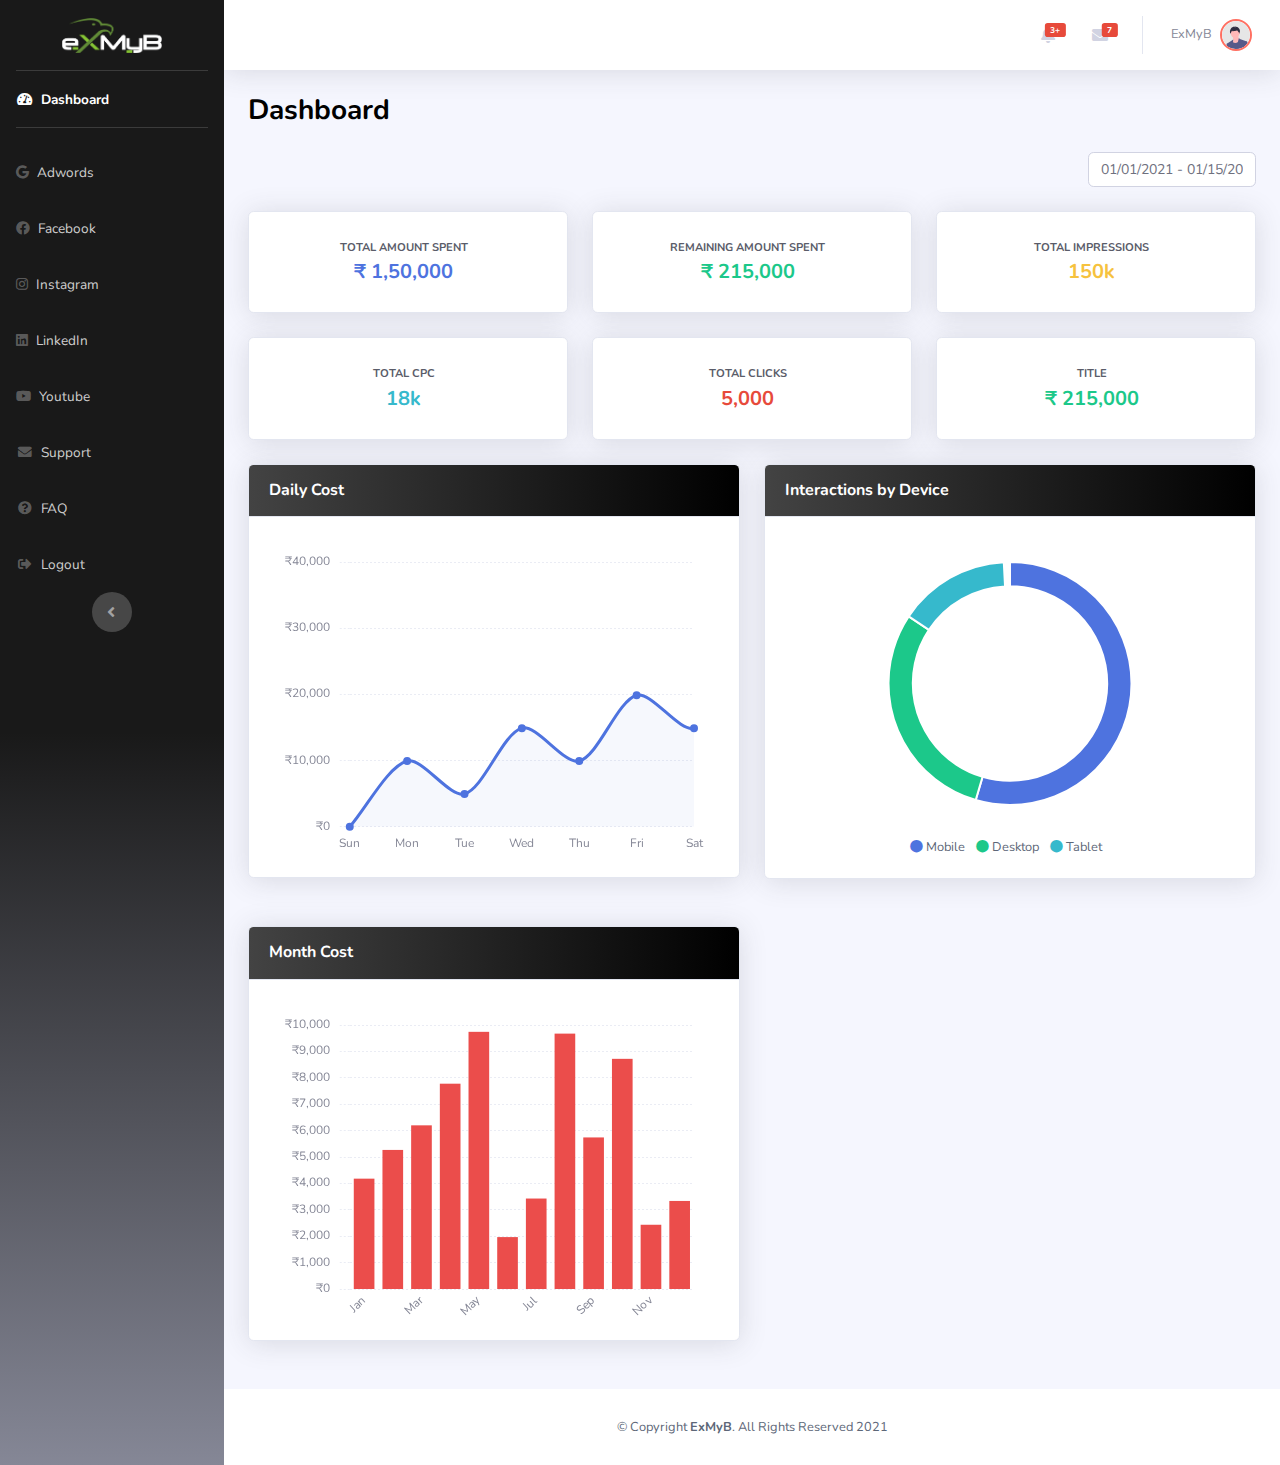
==== commit 75daba05: "box design changed" ====
--- a/index.html
+++ b/index.html
@@ -9,7 +9,7 @@
     <meta name="description" content="">
     <meta name="author" content="">
 
-    <title>Dashboard | Exmyb</title>
+    <title>Client Dashboard | ExMyB</title>
       <!-- Favicons -->
     <link href="img/logo/favicon.png" rel="icon">
     <link href="img/logo/apple-touch-icon.png" rel="apple-touch-icon">
@@ -22,6 +22,7 @@
     <!-- Custom styles-->
     <link href="css/style.css" rel="stylesheet">
     
+    <link rel="stylesheet" type="text/css" href="https://cdn.jsdelivr.net/npm/daterangepicker/daterangepicker.css" />
 
 </head>
 
@@ -55,7 +56,7 @@
 
             <!-- Nav Item - Client -->
             <li class="nav-item">
-                <a class="nav-link" href="#">
+                <a class="nav-link" href="adwords.html">
                     <i class="fab fa-google"></i>
                     <span>Adwords</span></a>
             </li>
@@ -77,7 +78,7 @@
             <!-- Nav Item - Leads -->
             <li class="nav-item">
                 <a class="nav-link" href="#">
-                    <i class="fas fa-filter"></i>
+                    <i class="fab fa-linkedin"></i>
                     <span>LinkedIn</span></a>
             </li>
 
@@ -302,15 +303,21 @@
                     <!-- 2 Content Row -->
                     <div class="row">
 
+                        <div class="col-lg-12">
+                            <div class="dt-picker text-right ml-auto mb-4">
+                                <input type="text" name="daterange" value="01/01/2021 - 01/15/2021" class="form-control col-md-2 ml-auto" style="font-size: 14px;" />
+                            </div>
+                        </div>    
+
                         <!-- Profile Card Example -->
-                        <div class="col-xl-3 col-md-6 mb-4">
-                            <div class="card border-bottom-primary shadow h-100 py-2">
+                        <div class="col-xl-4 col-md-6 mb-4">
+                            <div class="card shadow h-100 py-2">
                                 <div class="card-body">
                                     <div class="row no-gutters align-items-center">
                                         <div class="col mr-2 text-center">
-                                            <div class="text-xs font-weight-bold text-primary text-uppercase mb-1">
+                                            <div class="text-xs font-weight-bold text-gray-800 text-uppercase mb-1">
                                                 Total Amount Spent</div>
-                                            <div class="h5 mb-0 font-weight-bold text-gray-800">₹ 1,50,000</div>
+                                            <div class="h5 mb-0 font-weight-bold text-primary">₹ 1,50,000</div>
                                         </div>
                                     </div>
                                 </div>
@@ -318,14 +325,14 @@
                         </div>
 
                         <!-- Earnings (Annual) Card Example -->
-                        <div class="col-xl-3 col-md-6 mb-4">
-                            <div class="card border-bottom-success shadow h-100 py-2">
+                        <div class="col-xl-4 col-md-6 mb-4">
+                            <div class="card shadow h-100 py-2">
                                 <div class="card-body">
                                     <div class="row no-gutters align-items-center">
                                         <div class="col mr-2 text-center">
-                                            <div class="text-xs font-weight-bold text-success text-uppercase mb-1">
+                                            <div class="text-xs font-weight-bold text-gray-800 text-uppercase mb-1">
                                                 Remaining Amount Spent</div>
-                                            <div class="h5 mb-0 font-weight-bold text-gray-800">₹ 215,000</div>
+                                            <div class="h5 mb-0 font-weight-bold text-success">₹ 215,000</div>
                                         </div>
                                     </div>
                                 </div>
@@ -333,14 +340,14 @@
                         </div>
 
                         <!-- Lead Card Example -->
-                        <div class="col-xl-3 col-md-6 mb-4">
-                            <div class="card border-bottom-warning shadow h-100 py-2">
+                        <div class="col-xl-4 col-md-6 mb-4">
+                            <div class="card  shadow h-100 py-2">
                                 <div class="card-body">
                                     <div class="row no-gutters align-items-center">
                                         <div class="col mr-2 text-center">
-                                            <div class="text-xs font-weight-bold text-danger text-uppercase mb-1">
+                                            <div class="text-xs font-weight-bold text-gray-800 text-uppercase mb-1">
                                                 Total Impressions</div>
-                                            <div class="h5 mb-0 font-weight-bold text-gray-800">150k</div>
+                                            <div class="h5 mb-0 font-weight-bold text-warning">150k</div>
                                         </div>
                                     </div>
                                 </div>
@@ -348,14 +355,14 @@
                         </div>
 
                         <!-- Pending Requests Card Example -->
-                        <div class="col-xl-3 col-md-6 mb-4">
-                            <div class="card border-bottom-info shadow h-100 py-2">
+                        <div class="col-xl-4 col-md-6 mb-4">
+                            <div class="card  shadow h-100 py-2">
                                 <div class="card-body">
                                     <div class="row no-gutters align-items-center">
                                         <div class="col mr-2 text-center">
-                                            <div class="text-xs font-weight-bold text-info text-uppercase mb-1">
+                                            <div class="text-xs font-weight-bold text-gray-800 text-uppercase mb-1">
                                                 Total CPC</div>
-                                            <div class="h5 mb-0 font-weight-bold text-gray-800">18k</div>
+                                            <div class="h5 mb-0 font-weight-bold text-info">18k</div>
                                         </div>
                                     </div>
                                 </div>
@@ -363,14 +370,14 @@
                         </div>
 
                         <!-- Profile Card Example -->
-                        <div class="col-xl-3 col-md-6 mb-4">
-                            <div class="card border-bottom-primary shadow h-100 py-2">
+                        <div class="col-xl-4 col-md-6 mb-4">
+                            <div class="card  shadow h-100 py-2">
                                 <div class="card-body">
                                     <div class="row no-gutters align-items-center">
                                         <div class="col mr-2 text-center">
-                                            <div class="text-xs font-weight-bold text-primary text-uppercase mb-1">
+                                            <div class="text-xs font-weight-bold text-gray-800 text-uppercase mb-1">
                                                 Total Clicks</div>
-                                            <div class="h5 mb-0 font-weight-bold text-gray-800">5,000</div>
+                                            <div class="h5 mb-0 font-weight-bold text-danger">5,000</div>
                                         </div>
                                     </div>
                                 </div>
@@ -378,50 +385,20 @@
                         </div>
 
                         <!-- Earnings (Annual) Card Example -->
-                        <div class="col-xl-3 col-md-6 mb-4">
-                            <div class="card border-bottom-success shadow h-100 py-2">
+                        <div class="col-xl-4 col-md-6 mb-4">
+                            <div class="card  shadow h-100 py-2">
                                 <div class="card-body">
                                     <div class="row no-gutters align-items-center">
                                         <div class="col mr-2 text-center">
-                                            <div class="text-xs font-weight-bold text-success text-uppercase mb-1">
-                                                Remaining Amount Spent</div>
-                                            <div class="h5 mb-0 font-weight-bold text-gray-800">₹ 215,000</div>
-                                        </div>
-                                    </div>
-                                </div>
-                            </div>
-                        </div>
-
-                        <!-- Lead Card Example -->
-                        <div class="col-xl-3 col-md-6 mb-4">
-                            <div class="card border-bottom-warning shadow h-100 py-2">
-                                <div class="card-body">
-                                    <div class="row no-gutters align-items-center">
-                                        <div class="col mr-2 text-center">
-                                            <div class="text-xs font-weight-bold text-danger text-uppercase mb-1">
-                                                Pending Clients</div>
-                                            <div class="h5 mb-0 font-weight-bold text-gray-800">18</div>
-                                        </div>
-                                    </div>
-                                </div>
-                            </div>
-                        </div>
-
-                        <!-- Pending Requests Card Example -->
-                        <div class="col-xl-3 col-md-6 mb-4">
-                            <div class="card border-bottom-danger shadow h-100 py-2">
-                                <div class="card-body">
-                                    <div class="row no-gutters align-items-center">
-                                        <div class="col mr-2 text-center">
-                                            <div class="text-xs font-weight-bold text-black text-uppercase mb-1">
-                                                Pending Clients</div>
-                                            <div class="h5 mb-0 font-weight-bold text-gray-800">18</div>
-                                        </div>
-                                    </div>
-                                </div>
-                            </div>
-                        </div>
-
+                                            <div class="text-xs font-weight-bold text-gray-800  text-uppercase mb-1">
+                                                Title</div>
+                                            <div class="h5 mb-0 font-weight-bold text-success">₹ 215,000</div>
+                                        </div>
+                                    </div>
+                                </div>
+                            </div>
+                        </div>
+                        
                     </div>
 
 
@@ -563,6 +540,22 @@
 
     <!-- Custom scripts for all pages-->
     <script src="js/main.js"></script>
+
+    <script type="text/javascript" src="https://cdn.jsdelivr.net/jquery/latest/jquery.min.js"></script>
+    <script type="text/javascript" src="https://cdn.jsdelivr.net/momentjs/latest/moment.min.js"></script>
+    <script type="text/javascript" src="https://cdn.jsdelivr.net/npm/daterangepicker/daterangepicker.min.js"></script>
+    
+
+    <script>
+        /* $('input[name="dates"]').daterangepicker(); */
+        $(function() {
+  $('input[name="daterange"]').daterangepicker({
+    opens: 'left'
+  }, function(start, end, label) {
+    console.log("A new date selection was made: " + start.format('YYYY-MM-DD') + ' to ' + end.format('YYYY-MM-DD'));
+  });
+});
+    </script>
 </body>
 
 </html>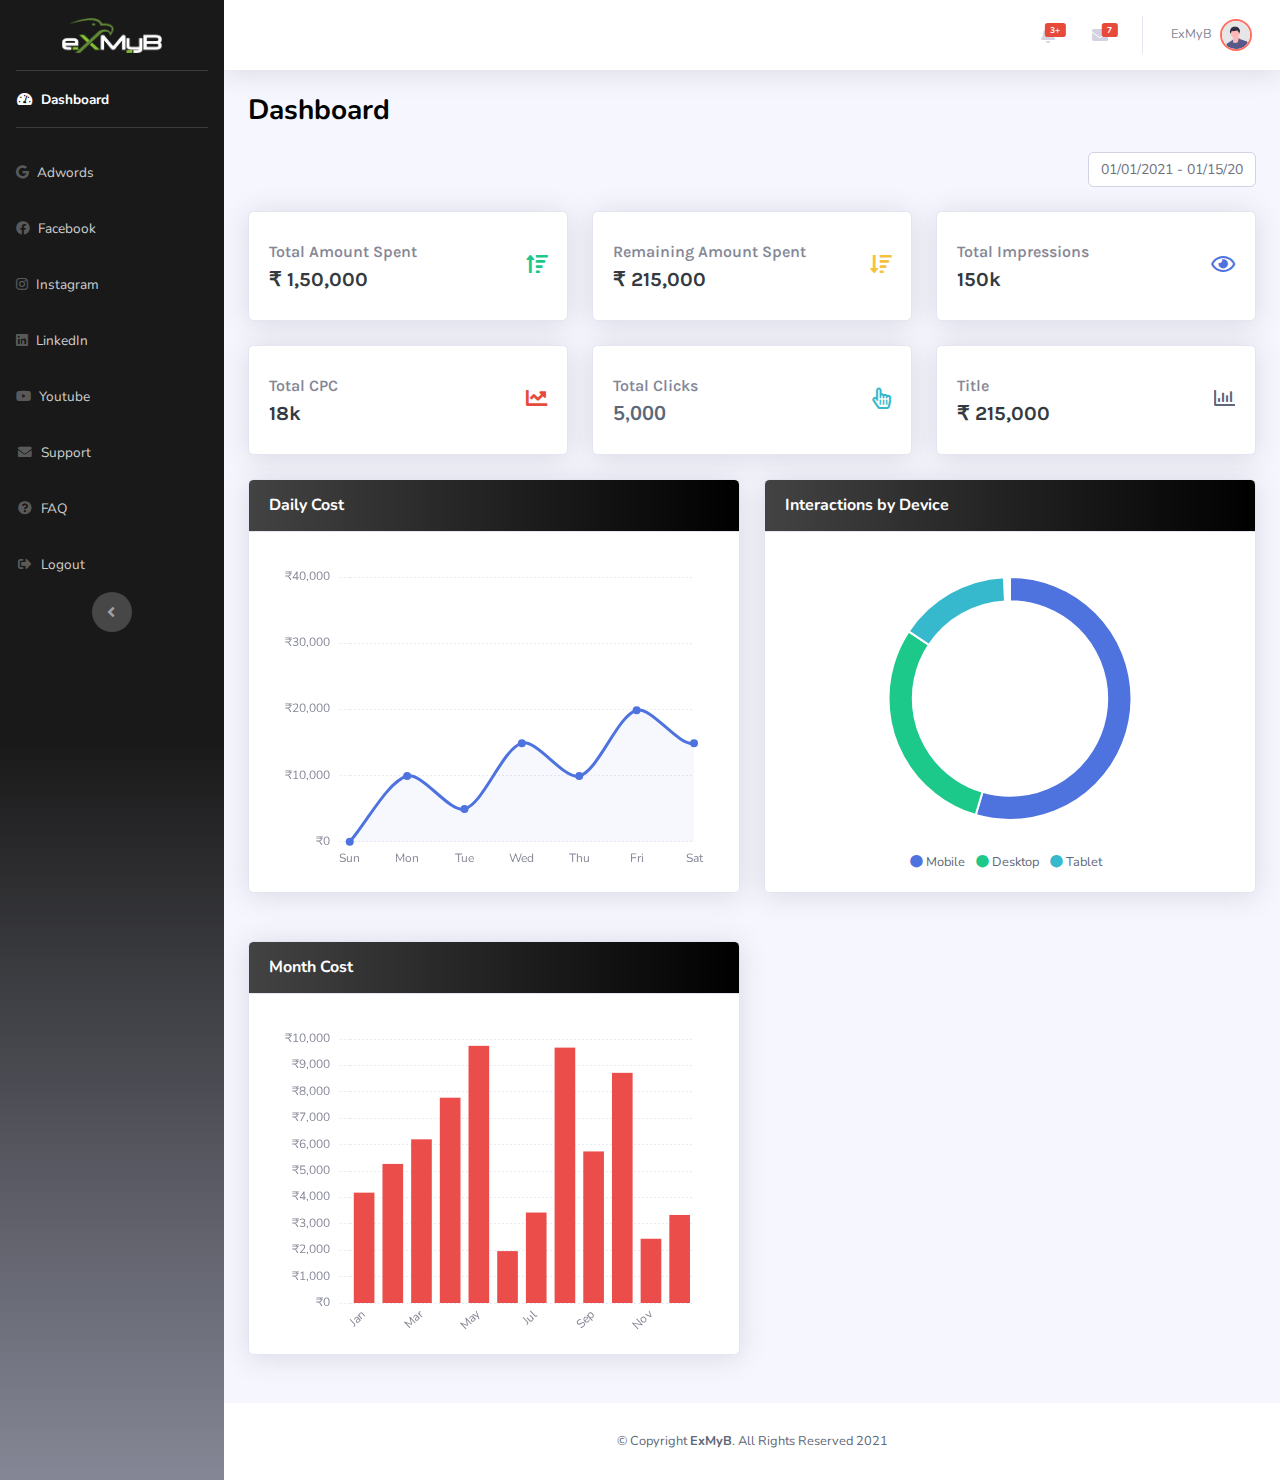
==== commit c6de68ac: "Get selected start - end date,icon added in cards and graph color changed" ====
--- a/index.html
+++ b/index.html
@@ -23,6 +23,10 @@
     <link href="css/style.css" rel="stylesheet">
     
     <link rel="stylesheet" type="text/css" href="https://cdn.jsdelivr.net/npm/daterangepicker/daterangepicker.css" />
+
+    <style>
+       @import url(https://fonts.googleapis.com/css?family=Karla:400,700);
+    </style>
 
 </head>
 
@@ -307,6 +311,11 @@
                             <div class="dt-picker text-right ml-auto mb-4">
                                 <input type="text" name="daterange" value="01/01/2021 - 01/15/2021" class="form-control col-md-2 ml-auto" style="font-size: 14px;" />
                             </div>
+                            <div id="overlay" style="display:none;">
+                                <div class="spinner"></div>
+                                <br/>
+                                Loading...
+                            </div>
                         </div>    
 
                         <!-- Profile Card Example -->
@@ -314,10 +323,13 @@
                             <div class="card shadow h-100 py-2">
                                 <div class="card-body">
                                     <div class="row no-gutters align-items-center">
-                                        <div class="col mr-2 text-center">
-                                            <div class="text-xs font-weight-bold text-gray-800 text-uppercase mb-1">
+                                        <div class="col mr-2 ">
+                                            <div class="text-sm  card-text font-ks mb-1">
                                                 Total Amount Spent</div>
-                                            <div class="h5 mb-0 font-weight-bold text-primary">₹ 1,50,000</div>
+                                            <div class="h5 mb-0 font-weight-bold font-ks">₹ 1,50,000</div>
+                                        </div>
+                                        <div class="col-auto">
+                                            <i class="fas fa-sort-amount-up fa-lg text-success"></i>
                                         </div>
                                     </div>
                                 </div>
@@ -329,10 +341,13 @@
                             <div class="card shadow h-100 py-2">
                                 <div class="card-body">
                                     <div class="row no-gutters align-items-center">
-                                        <div class="col mr-2 text-center">
-                                            <div class="text-xs font-weight-bold text-gray-800 text-uppercase mb-1">
+                                        <div class="col mr-2">
+                                            <div class="text-sm card-text font-ks mb-1">
                                                 Remaining Amount Spent</div>
-                                            <div class="h5 mb-0 font-weight-bold text-success">₹ 215,000</div>
+                                            <div class="h5 mb-0 font-weight-bold font-ks">₹ 215,000</div>
+                                        </div>
+                                        <div class="col-auto">
+                                            <i class="fas fa-sort-amount-down fa-lg text-warning"></i>
                                         </div>
                                     </div>
                                 </div>
@@ -344,10 +359,13 @@
                             <div class="card  shadow h-100 py-2">
                                 <div class="card-body">
                                     <div class="row no-gutters align-items-center">
-                                        <div class="col mr-2 text-center">
-                                            <div class="text-xs font-weight-bold text-gray-800 text-uppercase mb-1">
+                                        <div class="col mr-2">
+                                            <div class="text-sm card-text font-ks mb-1">
                                                 Total Impressions</div>
-                                            <div class="h5 mb-0 font-weight-bold text-warning">150k</div>
+                                            <div class="h5 mb-0 font-weight-bold font-ks">150k</div>
+                                        </div>
+                                        <div class="col-auto">
+                                            <i class="far fa-eye fa-lg text-primary"></i>
                                         </div>
                                     </div>
                                 </div>
@@ -359,10 +377,13 @@
                             <div class="card  shadow h-100 py-2">
                                 <div class="card-body">
                                     <div class="row no-gutters align-items-center">
-                                        <div class="col mr-2 text-center">
-                                            <div class="text-xs font-weight-bold text-gray-800 text-uppercase mb-1">
+                                        <div class="col mr-2">
+                                            <div class="text-sm card-text font-ks mb-1">
                                                 Total CPC</div>
-                                            <div class="h5 mb-0 font-weight-bold text-info">18k</div>
+                                            <div class="h5 mb-0 font-weight-bold font-ks">18k</div>
+                                        </div>
+                                        <div class="col-auto">
+                                            <i class="fas fa-chart-line fa-lg text-danger"></i>
                                         </div>
                                     </div>
                                 </div>
@@ -374,10 +395,13 @@
                             <div class="card  shadow h-100 py-2">
                                 <div class="card-body">
                                     <div class="row no-gutters align-items-center">
-                                        <div class="col mr-2 text-center">
-                                            <div class="text-xs font-weight-bold text-gray-800 text-uppercase mb-1">
+                                        <div class="col mr-2">
+                                            <div class="text-sm card-text font-ks mb-1">
                                                 Total Clicks</div>
-                                            <div class="h5 mb-0 font-weight-bold text-danger">5,000</div>
+                                            <div class="h5 mb-0 font-weight-bold font-kd">5,000</div>
+                                        </div>
+                                        <div class="col-auto">
+                                            <i class="far fa-hand-pointer fa-lg text-info"></i>
                                         </div>
                                     </div>
                                 </div>
@@ -389,10 +413,13 @@
                             <div class="card  shadow h-100 py-2">
                                 <div class="card-body">
                                     <div class="row no-gutters align-items-center">
-                                        <div class="col mr-2 text-center">
-                                            <div class="text-xs font-weight-bold text-gray-800  text-uppercase mb-1">
+                                        <div class="col mr-2 ">
+                                            <div class="text-sm card-text font-ks mb-1">
                                                 Title</div>
-                                            <div class="h5 mb-0 font-weight-bold text-success">₹ 215,000</div>
+                                            <div class="h5 mb-0 font-weight-bold  font-ks">₹ 215,000</div>
+                                        </div>
+                                        <div class="col-auto">
+                                            <i class="far fa-chart-bar fa-lg text-truncate"></i>
                                         </div>
                                     </div>
                                 </div>
@@ -549,12 +576,33 @@
     <script>
         /* $('input[name="dates"]').daterangepicker(); */
         $(function() {
-  $('input[name="daterange"]').daterangepicker({
-    opens: 'left'
-  }, function(start, end, label) {
-    console.log("A new date selection was made: " + start.format('YYYY-MM-DD') + ' to ' + end.format('YYYY-MM-DD'));
-  });
-});
+            $('input[name="daterange"]').daterangepicker({
+            opens: 'left'
+            }, function(start, end, label) {
+            console.log("A new date selection was made: " + start.format('YYYY-MM-DD') + ' to ' + end.format('YYYY-MM-DD'));
+               
+                console.log('Start Date:'+start.date());
+                console.log('End Date:'+end.date());
+            });
+        });
+        //Loader on DateRange btn click
+        $(document).ready(function() {
+            $('.applyBtn').click(function(){
+                $('#overlay').fadeIn().delay(2000).fadeOut();
+            });
+        });
+        //Get value of Start and End Date 
+        /* $(document).ready(function() {
+            var drp = $('#daterange').data('daterangepicker');
+            $('.applyBtn').click(function(){
+               $('.start-date').click(function(){
+                    var start_date = $(this).val();
+
+                    console.log(start_date);
+               });
+            });
+        }); */
+        
     </script>
 </body>
 
--- a/css/style.css
+++ b/css/style.css
@@ -11642,6 +11642,56 @@
 /* ---Support--- */
 
 
+/* CLient-dashboard */
+@import url(https://fonts.googleapis.com/css?family=Karla:400,700);
+
+.font-ks{
+font-family: Karla,sans-serif;
+color: #343a40;
+}
+.card-text{
+color: #858796;
+text-transform: capitalize;
+font-weight: 600!important;
+}
+
+#overlay {
+background: #ffffff;
+color: #666666;
+position: fixed;
+height: 100%;
+width: 100%;
+z-index: 5000;
+top: 0;
+left: 0;
+float: left;
+text-align: center;
+padding-top: 25%;
+opacity: .80;
+}
+/* button {
+margin: 40px;
+padding: 5px 20px;
+cursor: pointer;
+} */
+.spinner {
+margin: 0 auto;
+height: 64px;
+width: 64px;
+animation: rotate 0.8s infinite linear;
+border: 5px solid #000;
+border-right-color: transparent;
+border-radius: 50%;
+}
+@keyframes rotate {
+0% {
+transform: rotate(0deg);
+}
+100% {
+transform: rotate(360deg);
+}
+}
+
 /* ::-webkit-scrollbar {
     width: 10px;
 }
